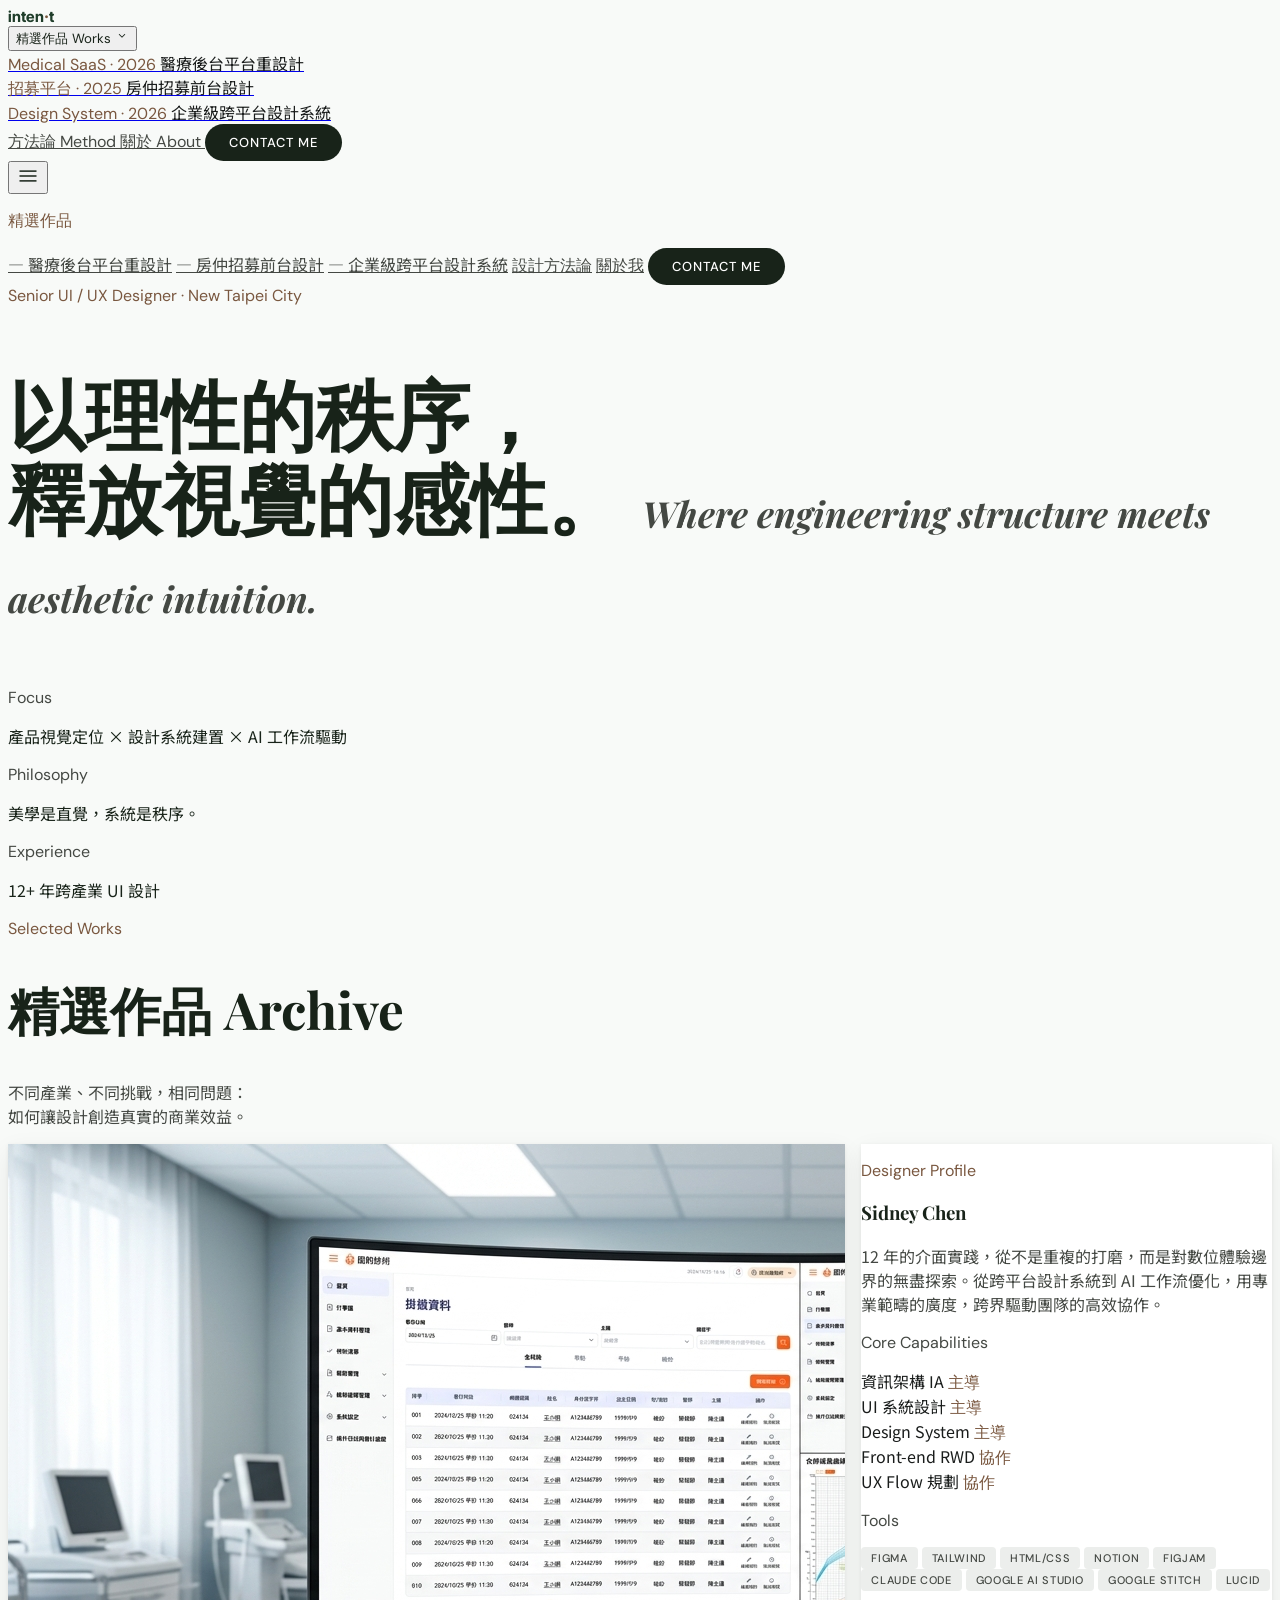
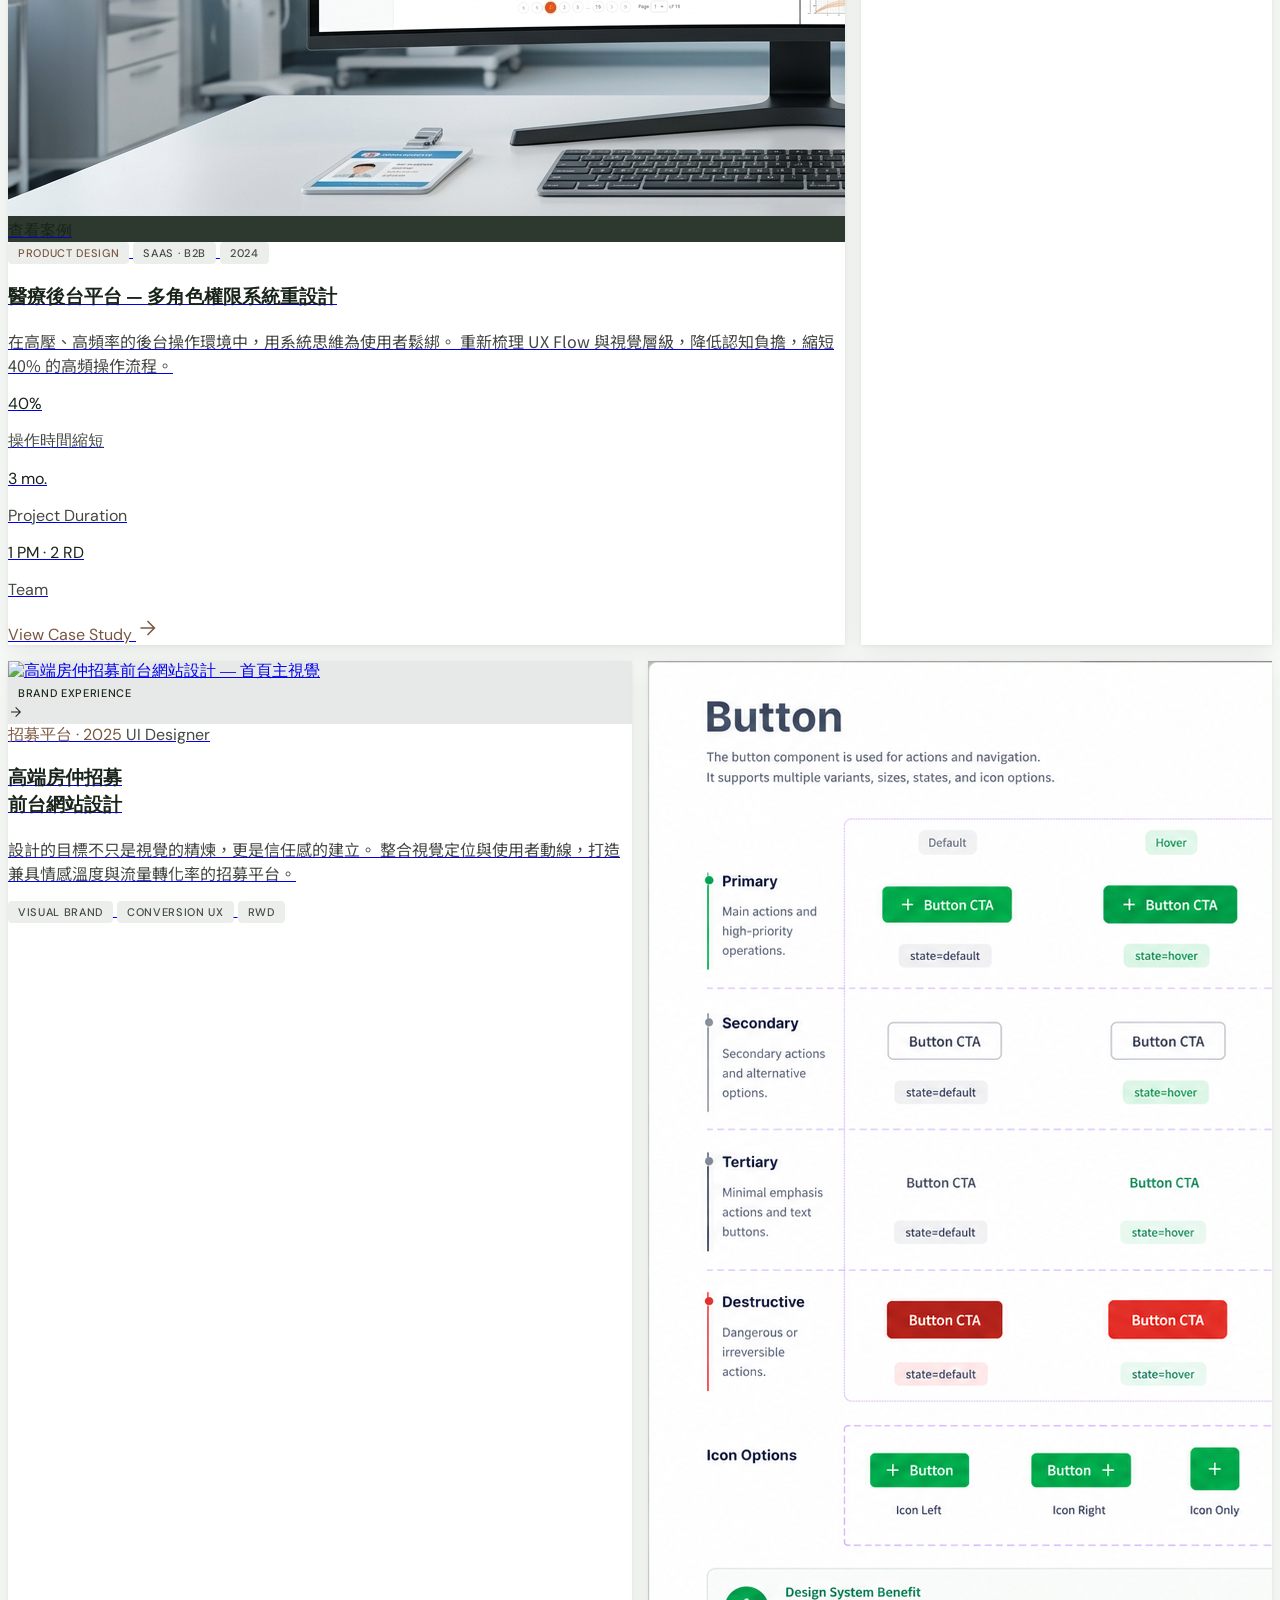
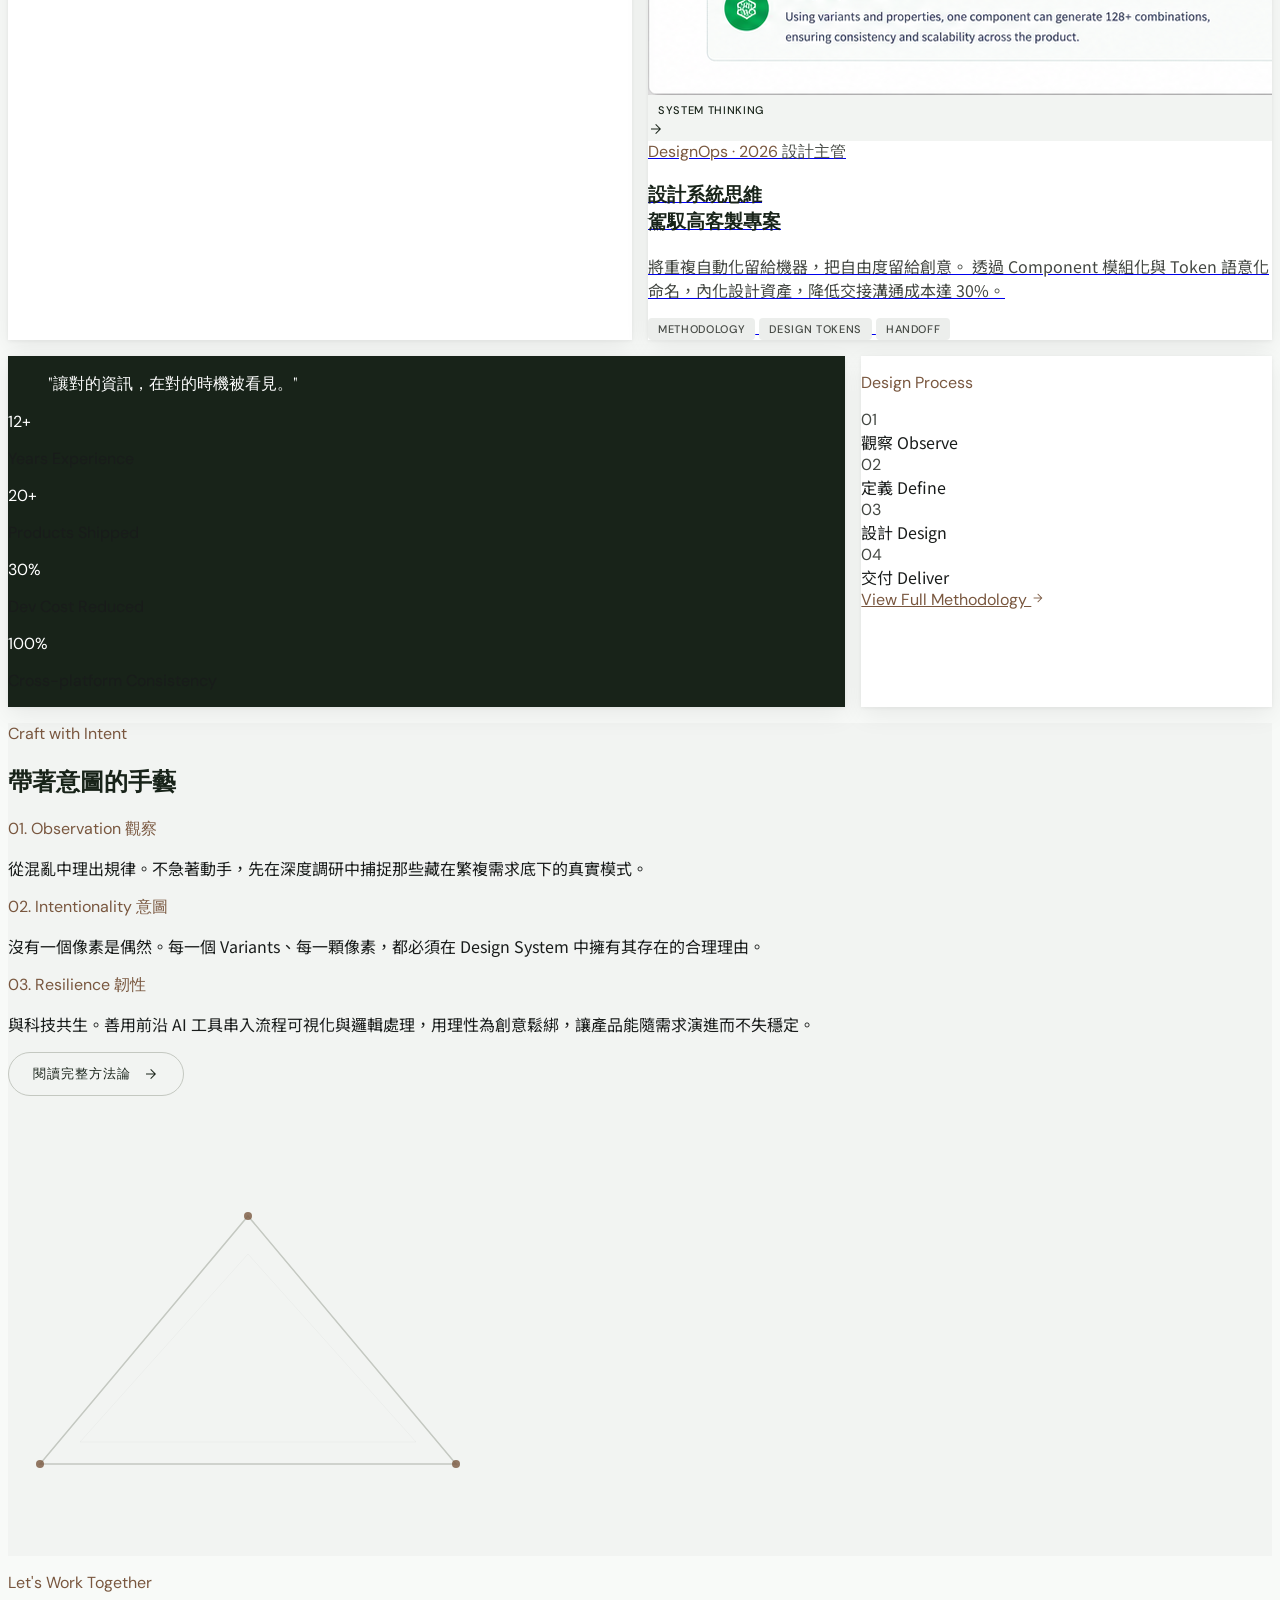
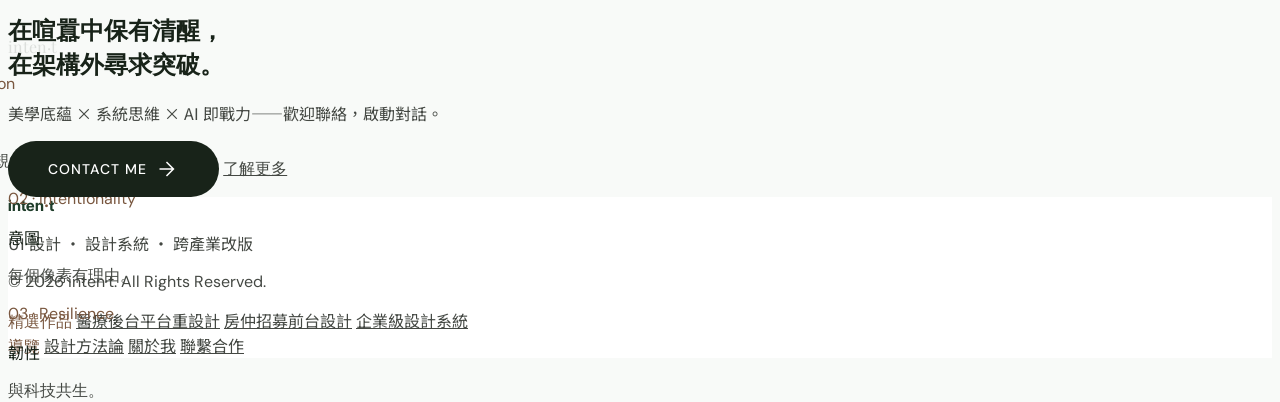
==== index.html @ 9349e333 "首頁 header 精選作品年份修正：醫療後台 2024→2026、企業級設計系統 2024→2026（對齊各作品詳細頁） Co-Authored-By: Claude Opus 4.8 <norep" ====
<!DOCTYPE html>
<html lang="zh-Hant">
<head>
<title>TAKUMI — Sidney Chen · UI 設計師</title>
<meta charset="utf-8"/>
<link rel="icon" type="image/svg+xml" href="favicon.svg"/>
<meta content="width=device-width, initial-scale=1.0" name="viewport"/>
<meta name="description" content="12 年跨產業 UI 設計。醫療後台、招募平台、Design System——三個不同挑戰，同一個目標：讓設計創造真實的商業效益。"/>
<meta property="og:title" content="TAKUMI — Sidney Chen · UI 設計師"/>
<meta property="og:description" content="12 年跨產業 UI 設計。醫療後台、招募平台、Design System——三個不同挑戰，同一個目標：讓設計創造真實的商業效益。"/>
<meta property="og:type" content="website"/>
<link href="https://fonts.googleapis.com" rel="preconnect"/>
<link crossorigin="" href="https://fonts.gstatic.com" rel="preconnect"/>
<!-- Playfair Display: editorial headings | DM Sans: English UI | Noto Sans TC: Traditional Chinese -->
<link href="https://fonts.googleapis.com/css2?family=Playfair+Display:ital,wght@0,400;0,500;0,700;1,400&family=DM+Sans:ital,wght@0,300;0,400;0,500;0,600;1,400&family=Noto+Sans+TC:wght@300;400;500;600&display=swap" rel="stylesheet"/>
<link href="https://fonts.googleapis.com/css2?family=Material+Symbols+Outlined:wght,FILL@100..700,0..1&display=swap" rel="stylesheet"/>
<link rel="stylesheet" href="token-override.css"/>
<script src="https://cdn.tailwindcss.com?plugins=forms,container-queries"></script>
<script src="unlock-guard.js"></script>
<script defer src="https://cdn.jsdelivr.net/npm/alpinejs@3.x.x/dist/cdn.min.js"></script>
<style>
  /* ── Material Icons ─────────────────────────────── */
  .material-symbols-outlined {
    font-variation-settings: 'FILL' 0, 'wght' 300, 'GRAD' 0, 'opsz' 24;
  }

  /* ── Scroll reveal ──────────────────────────────── */
  .reveal-on-scroll {
    opacity: 0;
    transform: translateY(24px);
    transition: opacity 0.8s cubic-bezier(0.2, 0.8, 0.2, 1),
                transform 0.8s cubic-bezier(0.2, 0.8, 0.2, 1);
  }
  .reveal-on-scroll.active {
    opacity: 1;
    transform: translateY(0);
  }

  /* ── Custom scrollbar ───────────────────────────── */
  ::-webkit-scrollbar { width: 3px; }
  ::-webkit-scrollbar-track { background: #f8faf8; }
  ::-webkit-scrollbar-thumb { background: #556255; border-radius: 9999px; }

  /* ── Hover zoom on bento images ─────────────────── */
  .bento-img-wrap {
    overflow: hidden;
  }
  .bento-img-wrap img {
    transition: transform 0.7s cubic-bezier(0.2, 0.8, 0.2, 1);
  }
  .bento-card:hover .bento-img-wrap img {
    transform: scale(1.04);
  }

  /* ── Password gate overlay ──────────────────────── */
  .gate-overlay {
    background: rgba(244, 244, 242, 0.92);
    backdrop-filter: blur(20px);
    -webkit-backdrop-filter: blur(20px);
  }

  /* ── Border line style ──────────────────────────── */
  .border-editorial {
    border-color: #E8E8E5;
  }

  /* ── Organic mist blob ──────────────────────────── */
  .mist-blob {
    filter: blur(80px);
    border-radius: 9999px;
    opacity: 0.35;
    pointer-events: none;
  }

  /* ── Alpine transition ──────────────────────────── */
  [x-cloak] { display: none !important; }

  /* ── Nav transition ─────────────────────────────── */
  nav { transition: padding 0.3s ease, box-shadow 0.3s ease; }

  /* ── Bento grid ─────────────────────────────────── */
  .bento-grid {
    display: grid;
    gap: 16px;
    grid-template-columns: 1fr;
  }
  @media (min-width: 768px) {
    .bento-grid {
      grid-template-columns: repeat(12, 1fr);
    }
    .bento-cell-lg   { grid-column: span 8; }
    .bento-cell-sm   { grid-column: span 4; }
    .bento-cell-half { grid-column: span 6; }
  }

  /* ── Typography overrides ───────────────────────── */
  .font-playfair { font-family: 'Playfair Display', Georgia, serif; }
  .font-dm       { font-family: 'DM Sans', system-ui, sans-serif; }
  .font-noto-tc  { font-family: 'Noto Sans TC', 'PingFang TC', sans-serif; }

  /* ── Password input focus ────────────────────────── */
  .gate-input:focus {
    outline: none;
    border-color: #182319;
    box-shadow: 0 0 0 2px rgba(24,35,25,0.08);
  }

  /* ── Chip hover ─────────────────────────────────── */
  .chip {
    display: inline-flex;
    align-items: center;
    gap: 4px;
    font-family: 'DM Sans', sans-serif;
    font-size: 11px;
    font-weight: 500;
    letter-spacing: 0.06em;
    text-transform: uppercase;
    padding: 4px 10px;
    border-radius: 4px;
  }

  /* ── Stagger delays ─────────────────────────────── */
  .delay-100 { transition-delay: 100ms; }
  .delay-200 { transition-delay: 200ms; }
  .delay-300 { transition-delay: 300ms; }
</style>
<script id="tailwind-config">
tailwind.config = {
  darkMode: "class",
  theme: {
    extend: {
      colors: {
        "surface-variant": "#e1e3e1",
        background: "#f8faf8",
        "outline-variant": "#c4c8c1",
        "primary-fixed": "#d8e6d6",
        "surface-container-low": "#f2f4f2",
        "primary-container": "#2d392e",
        "on-primary": "#ffffff",
        "surface-container": "#eceeec",
        error: "#ba1a1a",
        "inverse-on-surface": "#eff1ef",
        "on-primary-fixed-variant": "#3e4a3e",
        "surface-container-highest": "#e1e3e1",
        "on-secondary-container": "#7a5840",
        "surface-dim": "#d8dad9",
        "on-primary-fixed": "#131e14",
        "surface-container-lowest": "#ffffff",
        "inverse-primary": "#bccabb",
        "secondary-container": "#ffd1b3",
        surface: "#f8faf8",
        "error-container": "#ffdad6",
        "on-primary-container": "#95a394",
        "on-error": "#ffffff",
        "secondary-fixed-dim": "#eabda0",
        "surface-tint": "#556255",
        "on-tertiary": "#ffffff",
        "on-background": "#191c1b",
        primary: "#182319",
        "secondary-fixed": "#ffdcc6",
        "surface-container-high": "#e6e9e7",
        "on-tertiary-container": "#91a1b4",
        "on-secondary": "#ffffff",
        "on-surface": "#191c1b",
        "inverse-surface": "#2e3130",
        tertiary: "#122331",
        outline: "#747872",
        "on-surface-variant": "#444843",
        secondary: "#79573f",
        "surface-bright": "#f8faf8",
        "tertiary-container": "#283847",
        "editorial-border": "#E8E8E5",
        "gate-bg": "#F4F4F2"
      },
      borderRadius: {
        DEFAULT: "0.125rem",
        lg: "0.25rem",
        xl: "0.5rem",
        "2xl": "0.75rem",
        full: "9999px"
      },
      spacing: {
        "container-max": "1280px",
        unit: "8px",
        "margin-desktop": "64px",
        "section-gap": "128px",
        "margin-mobile": "24px",
        gutter: "32px"
      },
      fontFamily: {
        display:   ["Playfair Display", "Georgia", "serif"],
        headline:  ["Playfair Display", "Georgia", "serif"],
        "headline-display": ["Playfair Display", "Georgia", "serif"],
        "headline-lg":      ["Playfair Display", "Georgia", "serif"],
        "headline-md":      ["Playfair Display", "Georgia", "serif"],
        "headline-sm":      ["Playfair Display", "Georgia", "serif"],
        body:    ["DM Sans", "Noto Sans TC", "sans-serif"],
        "body-lg": ["DM Sans", "Noto Sans TC", "sans-serif"],
        "body-md": ["DM Sans", "Noto Sans TC", "sans-serif"],
        label:    ["DM Sans", "Noto Sans TC", "sans-serif"],
        "label-md": ["DM Sans", "Noto Sans TC", "sans-serif"],
        "label-sm": ["DM Sans", "Noto Sans TC", "sans-serif"],
        tc:  ["Noto Sans TC", "PingFang TC", "sans-serif"],
        eng: ["DM Sans", "system-ui", "sans-serif"]
      },
      fontSize: {
        "body-md":  ["16px", { lineHeight: "1.65", fontWeight: "400" }],
        "headline-sm":  ["24px", { lineHeight: "1.4",  fontWeight: "400" }],
        "headline-lg-mobile": ["30px", { lineHeight: "1.2", fontWeight: "400" }],
        "label-md": ["13px", { lineHeight: "1.2", letterSpacing: "0.06em", fontWeight: "500" }],
        "headline-lg":   ["48px", { lineHeight: "1.15", fontWeight: "400" }],
        "headline-display": ["62px", { lineHeight: "1.08", letterSpacing: "-0.02em", fontWeight: "400" }],
        "headline-md":   ["32px", { lineHeight: "1.3",  fontWeight: "400" }],
        "body-lg": ["18px", { lineHeight: "1.7", letterSpacing: "0.01em", fontWeight: "400" }],
        "label-sm": ["11px", { lineHeight: "1.2", letterSpacing: "0.06em", fontWeight: "500" }]
      },
      maxWidth: {
        "container-max": "1280px"
      }
    }
  }
};
</script>
</head>

<body class="bg-background text-on-background selection:bg-primary-fixed selection:text-primary overflow-x-hidden">

<!-- ════════════════════════════════════════════════
     NAVIGATION
════════════════════════════════════════════════ -->
<nav class="fixed top-0 w-full z-50 bg-surface/80 backdrop-blur-xl border-b border-editorial-border/60">
  <div class="flex justify-between items-center px-6 md:px-margin-desktop py-6 w-full max-w-container-max mx-auto">
    <a class="logo-intent" href="index.html">inten<span class="logo-dot">·</span>t</a>

    <!-- Desktop nav -->
    <div class="hidden md:flex items-center gap-10">
      <!-- Works Dropdown -->
      <div class="relative" id="works-nav">
        <button class="font-label-md text-label-md text-primary flex items-center gap-1 focus:outline-none font-dm tracking-wider uppercase" id="works-btn">
          精選作品 <span class="opacity-40 font-normal text-xs ml-1">Works</span>
          <span class="material-symbols-outlined transition-transform duration-200" id="works-chevron" style="font-size:14px;">expand_more</span>
        </button>
        <div class="absolute top-full left-0 mt-4 w-80 bg-surface border border-editorial-border rounded-xl shadow-xl opacity-0 invisible -translate-y-2 transition-all duration-200 z-50" id="works-dropdown">
          <div class="p-3 space-y-1">
            <a href="selected_works.html" class="flex flex-col px-4 py-3 rounded-lg hover:bg-surface-container transition-colors group">
              <span class="font-dm text-[11px] font-medium text-secondary mb-1 uppercase tracking-wider">Medical SaaS · 2026</span>
              <span class="font-noto-tc text-sm text-on-surface group-hover:text-primary transition-colors">醫療後台平台重設計</span>
            </a>
            <div class="h-px bg-editorial-border mx-4"></div>
            <a href="brand_identity_1.html" class="flex flex-col px-4 py-3 rounded-lg hover:bg-surface-container transition-colors group">
              <span class="font-dm text-[11px] font-medium text-secondary mb-1 uppercase tracking-wider">招募平台 · 2025</span>
              <span class="font-noto-tc text-sm text-on-surface group-hover:text-primary transition-colors">房仲招募前台設計</span>
            </a>
            <div class="h-px bg-editorial-border mx-4"></div>
            <a href="brand_identity_2.html" class="flex flex-col px-4 py-3 rounded-lg hover:bg-surface-container transition-colors group">
              <span class="font-dm text-[11px] font-medium text-secondary mb-1 uppercase tracking-wider">Design System · 2026</span>
              <span class="font-noto-tc text-sm text-on-surface group-hover:text-primary transition-colors">企業級跨平台設計系統</span>
            </a>
          </div>
        </div>
      </div>

      <a class="font-dm font-medium text-[13px] tracking-wider uppercase text-on-surface-variant hover:text-primary transition-colors" href="methodology.html">
        方法論 <span class="opacity-40 font-normal normal-case text-xs ml-0.5">Method</span>
      </a>
      <a class="font-dm font-medium text-[13px] tracking-wider uppercase text-on-surface-variant hover:text-primary transition-colors" href="about.html">
        關於 <span class="opacity-40 font-normal normal-case text-xs ml-0.5">About</span>
      </a>
      <a class="btn-primary" href="mailto:sidney77chen@gmail.com">
        Contact me
      </a>
    </div>

    <!-- Mobile hamburger -->
    <button class="md:hidden text-primary" id="mobile-menu-btn">
      <span class="material-symbols-outlined">menu</span>
    </button>
  </div>

  <!-- Mobile drawer -->
  <div class="hidden md:hidden bg-surface/98 backdrop-blur-xl border-t border-editorial-border/40" id="mobile-menu">
    <div class="px-6 py-8 space-y-5 max-w-container-max mx-auto">
      <p class="font-dm text-[11px] font-medium text-secondary uppercase tracking-widest pb-1 border-b border-editorial-border">精選作品</p>
      <a class="block font-noto-tc text-sm text-on-surface-variant hover:text-primary transition-colors py-1 pl-4" href="selected_works.html">— 醫療後台平台重設計</a>
      <a class="block font-noto-tc text-sm text-on-surface-variant hover:text-primary transition-colors py-1 pl-4" href="brand_identity_1.html">— 房仲招募前台設計</a>
      <a class="block font-noto-tc text-sm text-on-surface-variant hover:text-primary transition-colors py-1 pl-4" href="brand_identity_2.html">— 企業級跨平台設計系統</a>
      <a class="block font-dm font-medium text-sm uppercase tracking-wider text-on-surface-variant hover:text-primary transition-colors py-1" href="methodology.html">設計方法論</a>
      <a class="block font-dm font-medium text-sm uppercase tracking-wider text-on-surface-variant hover:text-primary transition-colors py-1" href="about.html">關於我</a>
      <a class="btn-primary" href="mailto:sidney77chen@gmail.com">Contact me</a>
    </div>
  </div>
</nav>

<main>

<!-- ════════════════════════════════════════════════
     HERO
════════════════════════════════════════════════ -->
<section class="relative min-h-screen flex items-end pb-24 md:items-center pt-32 overflow-hidden">
  <!-- Atmospheric mist blob -->
  <div class="mist-blob absolute top-1/4 right-0 w-96 h-96 bg-primary-fixed -z-10"></div>
  <div class="mist-blob absolute bottom-0 left-0 w-64 h-64 bg-secondary-fixed -z-10 opacity-20"></div>

  <div class="px-6 md:px-margin-desktop w-full max-w-container-max mx-auto relative z-10">
    <div class="max-w-5xl">

      <!-- Eyebrow -->
      <div class="reveal-on-scroll active mb-8">
        <span class="inline-flex items-center gap-3 font-dm text-[11px] font-medium tracking-widest uppercase text-secondary">
          <span class="w-8 h-px bg-secondary inline-block"></span>
          Senior UI / UX Designer · New Taipei City
        </span>
      </div>

      <!-- Headline -->
      <h1 class="reveal-on-scroll active font-playfair type-hero tracking-[-0.02em] text-primary mb-10">
        以理性的秩序，<br class="hidden md:block"/>釋放視覺的感性。
        <em class="block font-playfair italic font-normal type-h2 text-on-surface-variant mt-4 tracking-normal leading-snug">
          Where engineering structure meets aesthetic intuition.
        </em>
      </h1>

      <!-- Meta row -->
      <div class="reveal-on-scroll active flex flex-wrap gap-8 md:gap-16 items-start pt-4 border-t border-editorial-border">
        <div>
          <p class="font-dm text-[11px] font-medium uppercase tracking-widest text-on-surface-variant mb-1">Focus</p>
          <p class="font-noto-tc text-base text-primary">產品視覺定位 × 設計系統建置 × AI 工作流驅動</p>
        </div>
        <div>
          <p class="font-dm text-[11px] font-medium uppercase tracking-widest text-on-surface-variant mb-1">Philosophy</p>
          <p class="font-noto-tc text-base text-primary">美學是直覺，系統是秩序。</p>
        </div>
        <div>
          <p class="font-dm text-[11px] font-medium uppercase tracking-widest text-on-surface-variant mb-1">Experience</p>
          <p class="font-noto-tc text-base text-primary">12+ 年跨產業 UI 設計</p>
        </div>
      </div>
    </div>
  </div>
</section>

<!-- ════════════════════════════════════════════════
     SELECTED WORKS — BENTO GRID
════════════════════════════════════════════════ -->
<section class="py-section-gap" id="projects">
  <div class="px-6 md:px-margin-desktop w-full max-w-container-max mx-auto">

    <!-- Section header -->
    <div class="flex flex-col md:flex-row justify-between items-start md:items-end mb-16 gap-6 reveal-on-scroll">
      <div>
        <p class="font-dm text-[11px] font-medium uppercase tracking-widest text-secondary mb-3 flex items-center gap-3">
          <span class="w-6 h-px bg-secondary inline-block"></span>Selected Works
        </p>
        <h2 class="font-playfair type-h1 text-primary">
          精選作品
          <span class="opacity-30 italic font-normal text-2xl md:text-3xl ml-3">Archive</span>
        </h2>
      </div>
      <p class="font-noto-tc text-sm md:text-base text-on-surface-variant max-w-sm leading-relaxed">
        不同產業、不同挑戰，相同問題：<br/>如何讓設計創造真實的商業效益。
      </p>
    </div>

    <!-- ── BENTO GRID ───────────────────────────────── -->
    <div class="bento-grid">

      <!-- ╔══════════════════════════════════════════╗
           ║  CASE STUDY 01 — LARGE FEATURED CELL     ║
           ║  Medical SaaS / Multi-role Permission     ║
           ║  PASSWORD GATED via Alpine.js             ║
           ╚══════════════════════════════════════════╝ -->
      <div
        class="bento-cell-lg bento-card reveal-on-scroll order-1 relative rounded-3xl border border-editorial-border overflow-hidden bg-surface-container-lowest group"
        x-data="{
          locked: !window.TakumiUnlock.isUnlocked('case01'),
          password: '',
          error: false,
          shake: false,
          attempt() {
            if (window.TakumiUnlock.try('case01', this.password)) {
              this.locked = false;
              this.error  = false;
              window.TakumiUnlock.syncNav();
            } else {
              this.error  = true;
              this.shake  = true;
              this.password = '';
              setTimeout(() => this.shake = false, 600);
            }
          }
        }"
      >
        <!-- Case study content (behind gate) -->
        <a href="selected_works.html" class="block">
          <!-- Image area -->
          <div class="bento-img-wrap aspect-[16/9] bg-primary-container relative">
            <img
              src="public/case-studies/case-01/01-hero-clinic-home.png"
              alt="兒童成長骨科醫療資訊系統 — 診所候診與掛號中心首頁"
              loading="lazy"
              class="w-full h-full object-cover opacity-75"
            />
            <!-- Gradient overlay -->
            <div class="absolute inset-0 bg-gradient-to-t from-primary/60 via-transparent to-transparent"></div>
            <!-- Hover CTA -->
            <div class="absolute inset-0 flex items-center justify-center opacity-0 group-hover:opacity-100 transition-opacity duration-300 bg-primary/20">
              <span class="bg-surface/90 text-primary px-8 py-3 rounded-full font-dm font-medium text-sm uppercase tracking-wider backdrop-blur-sm">
                查看案例
              </span>
            </div>
          </div>

          <!-- Text area -->
          <div class="p-8 space-y-4">
            <div class="flex flex-wrap gap-2 items-center">
              <span class="chip bg-surface-container text-secondary border border-editorial-border">Product Design</span>
              <span class="chip bg-surface-container text-on-surface-variant border border-editorial-border">SaaS · B2B</span>
              <span class="chip bg-surface-container text-on-surface-variant border border-editorial-border">2024</span>
            </div>
            <h3 class="font-playfair text-2xl md:text-3xl text-primary leading-tight">
              醫療後台平台 — 多角色權限系統重設計
            </h3>
            <p class="font-noto-tc text-sm text-on-surface-variant leading-relaxed max-w-2xl">
              在高壓、高頻率的後台操作環境中，用系統思維為使用者鬆綁。
              重新梳理 UX Flow 與視覺層級，降低認知負擔，縮短 40% 的高頻操作流程。
            </p>

            <!-- Outcome stats row -->
            <div class="flex flex-wrap gap-8 pt-4 border-t border-editorial-border">
              <div>
                <p class="font-dm font-medium text-xl text-primary">40%</p>
                <p class="font-dm text-[11px] uppercase tracking-wider text-on-surface-variant mt-0.5">操作時間縮短</p>
              </div>
              <div>
                <p class="font-dm font-medium text-xl text-primary">3 mo.</p>
                <p class="font-dm text-[11px] uppercase tracking-wider text-on-surface-variant mt-0.5">Project Duration</p>
              </div>
              <div>
                <p class="font-dm font-medium text-xl text-primary">1 PM · 2 RD</p>
                <p class="font-dm text-[11px] uppercase tracking-wider text-on-surface-variant mt-0.5">Team</p>
              </div>
              <div class="flex items-end ml-auto">
                <span class="font-dm text-sm text-secondary flex items-center gap-1 group-hover:gap-2 transition-all duration-300">
                  View Case Study <span class="material-symbols-outlined text-base">arrow_forward</span>
                </span>
              </div>
            </div>
          </div>
        </a>

        <!-- ── PASSWORD GATE OVERLAY ────────────────── -->
        <div
          x-show="locked"
          x-cloak
          class="gate-overlay absolute inset-0 flex flex-col items-center justify-center p-8 z-20"
        >
          <div class="w-full max-w-sm text-center space-y-6">
            <!-- Lock icon -->
            <div class="w-14 h-14 rounded-2xl bg-surface border border-editorial-border flex items-center justify-center mx-auto">
              <span class="material-symbols-outlined text-on-surface-variant" style="font-size:22px;">lock</span>
            </div>

            <!-- Label -->
            <div>
              <p class="font-dm font-medium text-[11px] uppercase tracking-widest text-secondary mb-2">Private Work</p>
              <h3 class="font-playfair text-2xl text-primary mb-2">醫療後台平台重設計</h3>
              <p class="font-noto-tc text-sm text-on-surface-variant leading-relaxed">
                此案例包含受 NDA 保護的設計細節。<br/>請輸入密碼以繼續閱覽完整內容。
              </p>
            </div>

            <!-- Input row -->
            <form @submit.prevent="attempt()" class="space-y-3">
              <div :class="shake ? 'animate-[wiggle_0.5s_ease]' : ''">
                <input
                  x-model="password"
                  type="password"
                  placeholder="Enter password"
                  class="gate-input w-full bg-surface border border-editorial-border rounded-lg px-4 py-3 font-dm text-sm text-on-surface placeholder-on-surface-variant/40 focus:ring-0 transition-colors"
                  autocomplete="off"
                />
                <p x-show="error" x-cloak class="font-dm text-xs text-red-500 mt-1.5 text-left">
                  密碼錯誤，請再試一次。
                </p>
              </div>
              <button
                type="submit"
                class="w-full bg-primary text-on-primary rounded-lg py-3 font-dm font-medium text-sm uppercase tracking-wider hover:bg-primary-container transition-colors duration-200"
              >
                解鎖案例 Unlock
              </button>
            </form>

            <!-- Hint -->
            <p class="font-dm text-[10px] text-on-surface-variant/50 uppercase tracking-wider">
              如需檢視完整案例，請來信向設計師索取密碼
            </p>
          </div>
        </div>

      </div><!-- end bento-cell-lg -->

      <!-- ╔══════════════════════════════════════════╗
           ║  SIDEBAR — SKILLS & PROFILE INFO         ║
           ╚══════════════════════════════════════════╝ -->
      <div class="bento-cell-sm bento-card reveal-on-scroll delay-100 order-4 md:order-2 rounded-3xl border border-editorial-border overflow-hidden bg-surface-container-lowest flex flex-col">

        <!-- Profile header -->
        <div class="p-8 border-b border-editorial-border space-y-4">
          <p class="font-dm text-[11px] font-medium uppercase tracking-widest text-secondary">Designer Profile</p>
          <h3 class="font-playfair text-2xl text-primary">Sidney Chen</h3>
          <p class="font-noto-tc text-sm text-on-surface-variant leading-relaxed">
            12 年的介面實踐，從不是重複的打磨，而是對數位體驗邊界的無盡探索。從跨平台設計系統到 AI 工作流優化，用專業範疇的廣度，跨界驅動團隊的高效協作。
          </p>
        </div>

        <!-- Skills grid -->
        <div class="p-8 space-y-5 flex-1">
          <p class="font-dm text-[11px] font-medium uppercase tracking-widest text-on-surface-variant">Core Capabilities</p>
          <div class="space-y-4">
            <div>
              <div class="flex justify-between items-center mb-1.5">
                <span class="font-noto-tc text-sm text-on-surface">資訊架構 IA</span>
                <span class="font-dm text-xs text-secondary">主導</span>
              </div>
              <div class="h-px bg-editorial-border relative">
                <div class="h-px bg-primary absolute left-0 top-0" style="width:90%"></div>
              </div>
            </div>
            <div>
              <div class="flex justify-between items-center mb-1.5">
                <span class="font-noto-tc text-sm text-on-surface">UI 系統設計</span>
                <span class="font-dm text-xs text-secondary">主導</span>
              </div>
              <div class="h-px bg-editorial-border relative">
                <div class="h-px bg-primary absolute left-0 top-0" style="width:88%"></div>
              </div>
            </div>
            <div>
              <div class="flex justify-between items-center mb-1.5">
                <span class="font-noto-tc text-sm text-on-surface">Design System</span>
                <span class="font-dm text-xs text-secondary">主導</span>
              </div>
              <div class="h-px bg-editorial-border relative">
                <div class="h-px bg-primary absolute left-0 top-0" style="width:82%"></div>
              </div>
            </div>
            <div>
              <div class="flex justify-between items-center mb-1.5">
                <span class="font-noto-tc text-sm text-on-surface">Front-end RWD</span>
                <span class="font-dm text-xs text-secondary">協作</span>
              </div>
              <div class="h-px bg-editorial-border relative">
                <div class="h-px bg-primary absolute left-0 top-0" style="width:75%"></div>
              </div>
            </div>
            <div>
              <div class="flex justify-between items-center mb-1.5">
                <span class="font-noto-tc text-sm text-on-surface">UX Flow 規劃</span>
                <span class="font-dm text-xs text-secondary">協作</span>
              </div>
              <div class="h-px bg-editorial-border relative">
                <div class="h-px bg-primary absolute left-0 top-0" style="width:78%"></div>
              </div>
            </div>
          </div>
        </div>

        <!-- Tools footer -->
        <div class="px-8 pb-8">
          <p class="font-dm text-[11px] font-medium uppercase tracking-widest text-on-surface-variant mb-3">Tools</p>
          <div class="flex flex-wrap gap-2">
            <span class="chip bg-surface-container text-on-surface-variant border border-editorial-border">Figma</span>
            <span class="chip bg-surface-container text-on-surface-variant border border-editorial-border">Tailwind</span>
            <span class="chip bg-surface-container text-on-surface-variant border border-editorial-border">HTML/CSS</span>
            <span class="chip bg-surface-container text-on-surface-variant border border-editorial-border">Notion</span>
            <span class="chip bg-surface-container text-on-surface-variant border border-editorial-border">FigJam</span>
            <span class="chip bg-surface-container text-on-surface-variant border border-editorial-border">Claude Code</span>
            <span class="chip bg-surface-container text-on-surface-variant border border-editorial-border">Google AI Studio</span>
            <span class="chip bg-surface-container text-on-surface-variant border border-editorial-border">Google Stitch</span>
            <span class="chip bg-surface-container text-on-surface-variant border border-editorial-border">Lucid</span>
          </div>
        </div>

      </div><!-- end bento-cell-sm -->

      <!-- ╔══════════════════════════════════════════╗
           ║  CASE STUDY 02 — Real Estate Platform    ║
           ║  Open access, hover zoom                  ║
           ╚══════════════════════════════════════════╝ -->
      <div
        class="bento-cell-half bento-card reveal-on-scroll delay-100 order-2 md:order-3 relative rounded-3xl border border-editorial-border overflow-hidden bg-surface-container-lowest group flex flex-col"
        x-data="{
          locked: !window.TakumiUnlock.isUnlocked('case02'),
          password: '',
          error: false,
          shake: false,
          attempt() {
            if (window.TakumiUnlock.try('case02', this.password)) {
              this.locked = false;
              this.error  = false;
              window.TakumiUnlock.syncNav();
            } else {
              this.error  = true;
              this.shake  = true;
              this.password = '';
              setTimeout(() => this.shake = false, 600);
            }
          }
        }"
      >
        <a href="brand_identity_1.html" class="flex flex-col h-full">
          <!-- Image -->
          <div class="bento-img-wrap aspect-[4/3] bg-surface-container-high relative">
            <img
              src="public/case-studies/case-02/hero.png"
              alt="高端房仲招募前台網站設計 — 首頁主視覺"
              loading="lazy"
              class="w-full h-full object-cover opacity-85"
            />
            <div class="absolute inset-0 bg-gradient-to-t from-primary/40 to-transparent"></div>
            <div class="absolute top-4 left-4">
              <span class="chip bg-surface/90 text-primary border border-editorial-border/60 backdrop-blur-sm">Brand Experience</span>
            </div>
            <!-- Arrow indicator -->
            <div class="absolute bottom-4 right-4 w-9 h-9 rounded-full bg-surface/90 flex items-center justify-center opacity-0 group-hover:opacity-100 transition-all duration-300 translate-x-2 group-hover:translate-x-0 backdrop-blur-sm">
              <span class="material-symbols-outlined text-primary" style="font-size:16px;">arrow_forward</span>
            </div>
          </div>

          <!-- Text -->
          <div class="p-6 flex-1 flex flex-col gap-4">
            <div class="flex items-center justify-between">
              <span class="font-dm text-[11px] uppercase tracking-widest font-medium text-secondary">招募平台 · 2025</span>
              <span class="font-dm text-[11px] text-on-surface-variant">UI Designer</span>
            </div>
            <h3 class="font-playfair text-xl md:text-2xl text-primary leading-tight">
              高端房仲招募<br/>前台網站設計
            </h3>
            <p class="font-noto-tc text-sm text-on-surface-variant leading-relaxed flex-1">
              設計的目標不只是視覺的精煉，更是信任感的建立。
              整合視覺定位與使用者動線，打造兼具情感溫度與流量轉化率的招募平台。
            </p>
            <div class="flex flex-wrap gap-2 pt-2 border-t border-editorial-border">
              <span class="chip bg-surface-container text-on-surface-variant border border-editorial-border">Visual Brand</span>
              <span class="chip bg-surface-container text-on-surface-variant border border-editorial-border">Conversion UX</span>
              <span class="chip bg-surface-container text-on-surface-variant border border-editorial-border">RWD</span>
            </div>
          </div>
        </a>

        <!-- ── PASSWORD GATE OVERLAY ────────────────── -->
        <div
          x-show="locked"
          x-cloak
          class="gate-overlay absolute inset-0 flex flex-col items-center justify-center p-6 z-20"
        >
          <div class="w-full max-w-xs text-center space-y-5">
            <div class="w-12 h-12 rounded-2xl bg-surface border border-editorial-border flex items-center justify-center mx-auto">
              <span class="material-symbols-outlined text-on-surface-variant" style="font-size:20px;">lock</span>
            </div>
            <div>
              <p class="font-dm font-medium text-[11px] uppercase tracking-widest text-secondary mb-2">Private Work</p>
              <h3 class="font-playfair text-xl text-primary mb-2">高端房仲招募平台</h3>
              <p class="font-noto-tc text-sm text-on-surface-variant leading-relaxed">
                此案例包含客戶機密設計細節。<br/>請輸入密碼以繼續閱覽。
              </p>
            </div>
            <form @submit.prevent="attempt()" class="space-y-3">
              <div :class="shake ? 'animate-[wiggle_0.5s_ease]' : ''">
                <input
                  x-model="password"
                  type="password"
                  placeholder="Enter password"
                  class="gate-input w-full bg-surface border border-editorial-border rounded-lg px-4 py-3 font-dm text-sm text-on-surface placeholder-on-surface-variant/40 focus:ring-0 transition-colors"
                  autocomplete="off"
                />
                <p x-show="error" x-cloak class="font-dm text-xs text-red-500 mt-1.5 text-left">
                  密碼錯誤，請再試一次。
                </p>
              </div>
              <button
                type="submit"
                class="w-full bg-primary text-on-primary rounded-lg py-3 font-dm font-medium text-sm uppercase tracking-wider hover:bg-primary-container transition-colors duration-200"
              >
                解鎖案例 Unlock
              </button>
            </form>
            <p class="font-dm text-[10px] text-on-surface-variant/50 uppercase tracking-wider">
              如需檢視完整案例，請來信向設計師索取密碼
            </p>
          </div>
        </div>

      </div><!-- end case 02 -->

      <!-- ╔══════════════════════════════════════════╗
           ║  CASE STUDY 03 — Design System           ║
           ║  Open access, hover zoom                  ║
           ╚══════════════════════════════════════════╝ -->
      <div class="bento-cell-half bento-card reveal-on-scroll delay-200 order-3 md:order-4 rounded-3xl border border-editorial-border overflow-hidden bg-surface-container-lowest group flex flex-col">
        <a href="brand_identity_2.html" class="flex flex-col h-full">
          <!-- Image -->
          <div class="bento-img-wrap aspect-[4/3] bg-surface-container-low relative">
            <img
              src="public/case-studies/case-03/design-system-variants.png"
              alt="設計系統方法論 — Figma Variants 元件防呆控制面板"
              loading="lazy"
              class="w-full h-full object-cover opacity-95"
            />
            <div class="absolute inset-0 bg-gradient-to-t from-primary/40 to-transparent"></div>
            <div class="absolute top-4 left-4">
              <span class="chip bg-surface/90 text-primary border border-editorial-border/60 backdrop-blur-sm">System Thinking</span>
            </div>
            <div class="absolute bottom-4 right-4 w-9 h-9 rounded-full bg-surface/90 flex items-center justify-center opacity-0 group-hover:opacity-100 transition-all duration-300 translate-x-2 group-hover:translate-x-0 backdrop-blur-sm">
              <span class="material-symbols-outlined text-primary" style="font-size:16px;">arrow_forward</span>
            </div>
          </div>

          <!-- Text -->
          <div class="p-6 flex-1 flex flex-col gap-4">
            <div class="flex items-center justify-between">
              <span class="font-dm text-[11px] uppercase tracking-widest font-medium text-secondary">DesignOps · 2026</span>
              <span class="font-dm text-[11px] text-on-surface-variant">設計主管</span>
            </div>
            <h3 class="font-playfair text-xl md:text-2xl text-primary leading-tight">
              設計系統思維<br/>駕馭高客製專案
            </h3>
            <p class="font-noto-tc text-sm text-on-surface-variant leading-relaxed flex-1">
              將重複自動化留給機器，把自由度留給創意。
              透過 Component 模組化與 Token 語意化命名，內化設計資產，降低交接溝通成本達 30%。
            </p>
            <div class="flex flex-wrap gap-2 pt-2 border-t border-editorial-border">
              <span class="chip bg-surface-container text-on-surface-variant border border-editorial-border">Methodology</span>
              <span class="chip bg-surface-container text-on-surface-variant border border-editorial-border">Design Tokens</span>
              <span class="chip bg-surface-container text-on-surface-variant border border-editorial-border">Handoff</span>
            </div>
          </div>
        </a>
      </div><!-- end case 03 -->

      <!-- ╔══════════════════════════════════════════╗
           ║  METRICS TICKER / EDITORIAL QUOTE        ║
           ╚══════════════════════════════════════════╝ -->
      <div class="bento-cell-lg bento-card reveal-on-scroll delay-100 order-5 rounded-3xl border border-editorial-border bg-primary p-8 md:p-12 flex flex-col justify-between min-h-[220px]">
        <blockquote class="font-playfair italic text-xl md:text-2xl text-on-primary leading-relaxed max-w-2xl">
          "讓對的資訊，在對的時機被看見。"
        </blockquote>
        <div class="flex flex-wrap gap-12 mt-8 pt-8 border-t border-on-primary/10">
          <div>
            <p class="font-dm font-medium text-2xl md:text-3xl text-on-primary">12+</p>
            <p class="font-dm text-[11px] uppercase tracking-wider text-on-primary/50 mt-0.5">Years Experience</p>
          </div>
          <div>
            <p class="font-dm font-medium text-2xl md:text-3xl text-on-primary">20+</p>
            <p class="font-dm text-[11px] uppercase tracking-wider text-on-primary/50 mt-0.5">Products Shipped</p>
          </div>
          <div>
            <p class="font-dm font-medium text-2xl md:text-3xl text-on-primary">30%</p>
            <p class="font-dm text-[11px] uppercase tracking-wider text-on-primary/50 mt-0.5">Dev Cost Reduced</p>
          </div>
          <div>
            <p class="font-dm font-medium text-2xl md:text-3xl text-on-primary">100%</p>
            <p class="font-dm text-[11px] uppercase tracking-wider text-on-primary/50 mt-0.5">Cross-platform Consistency</p>
          </div>
        </div>
      </div>

      <!-- ╔══════════════════════════════════════════╗
           ║  PROCESS SNAPSHOT                        ║
           ╚══════════════════════════════════════════╝ -->
      <div class="bento-cell-sm bento-card reveal-on-scroll delay-200 order-6 md:order-6 rounded-3xl border border-editorial-border bg-surface-container-lowest p-8 flex flex-col justify-between min-h-[220px]">
        <p class="font-dm text-[11px] font-medium uppercase tracking-widest text-secondary">Design Process</p>
        <div class="space-y-4 mt-4">
          <div class="flex items-center gap-4">
            <span class="font-dm font-medium text-[11px] text-on-surface-variant w-4">01</span>
            <div class="flex-1 h-px bg-editorial-border relative">
              <div class="h-px bg-primary absolute left-0 top-0 w-full"></div>
            </div>
            <span class="font-noto-tc text-sm text-on-surface">觀察 Observe</span>
          </div>
          <div class="flex items-center gap-4">
            <span class="font-dm font-medium text-[11px] text-on-surface-variant w-4">02</span>
            <div class="flex-1 h-px bg-editorial-border relative">
              <div class="h-px bg-primary absolute left-0 top-0" style="width:85%"></div>
            </div>
            <span class="font-noto-tc text-sm text-on-surface">定義 Define</span>
          </div>
          <div class="flex items-center gap-4">
            <span class="font-dm font-medium text-[11px] text-on-surface-variant w-4">03</span>
            <div class="flex-1 h-px bg-editorial-border relative">
              <div class="h-px bg-secondary/60 absolute left-0 top-0" style="width:75%"></div>
            </div>
            <span class="font-noto-tc text-sm text-on-surface">設計 Design</span>
          </div>
          <div class="flex items-center gap-4">
            <span class="font-dm font-medium text-[11px] text-on-surface-variant w-4">04</span>
            <div class="flex-1 h-px bg-editorial-border relative">
              <div class="h-px bg-secondary/40 absolute left-0 top-0" style="width:60%"></div>
            </div>
            <span class="font-noto-tc text-sm text-on-surface">交付 Deliver</span>
          </div>
        </div>
        <a href="methodology.html" class="inline-flex items-center gap-2 font-dm text-xs font-medium uppercase tracking-wider text-secondary mt-8 hover:gap-3 transition-all duration-300">
          View Full Methodology <span class="material-symbols-outlined" style="font-size:14px;">arrow_forward</span>
        </a>
      </div>

    </div><!-- end bento-grid -->

  </div>
</section>

<!-- ════════════════════════════════════════════════
     METHODOLOGY STRIP
════════════════════════════════════════════════ -->
<section class="py-section-gap bg-surface-container-low border-y border-editorial-border">
  <div class="px-6 md:px-margin-desktop w-full max-w-container-max mx-auto">
    <div class="grid grid-cols-1 md:grid-cols-2 gap-16 md:gap-32 items-center">

      <!-- Left: text -->
      <div class="reveal-on-scroll space-y-10">
        <div>
          <p class="font-dm text-[11px] font-medium uppercase tracking-widest text-secondary mb-4 flex items-center gap-3">
            <span class="w-6 h-px bg-secondary inline-block"></span>Craft with Intent
          </p>
          <h2 class="font-playfair text-3xl md:text-[42px] leading-tight text-primary">
            帶著意圖的手藝
          </h2>
        </div>

        <div class="space-y-10">
          <div class="group border-b border-editorial-border pb-8">
            <p class="font-dm font-medium text-[11px] uppercase tracking-widest text-secondary mb-2">01. Observation 觀察</p>
            <p class="font-noto-tc text-base text-on-surface leading-relaxed">從混亂中理出規律。不急著動手，先在深度調研中捕捉那些藏在繁複需求底下的真實模式。</p>
          </div>
          <div class="group border-b border-editorial-border pb-8">
            <p class="font-dm font-medium text-[11px] uppercase tracking-widest text-secondary mb-2">02. Intentionality 意圖</p>
            <p class="font-noto-tc text-base text-on-surface leading-relaxed">沒有一個像素是偶然。每一個 Variants、每一顆像素，都必須在 Design System 中擁有其存在的合理理由。</p>
          </div>
          <div class="group">
            <p class="font-dm font-medium text-[11px] uppercase tracking-widest text-secondary mb-2">03. Resilience 韌性</p>
            <p class="font-noto-tc text-base text-on-surface leading-relaxed">與科技共生。善用前沿 AI 工具串入流程可視化與邏輯處理，用理性為創意鬆綁，讓產品能隨需求演進而不失穩定。</p>
          </div>
        </div>

        <a href="methodology.html" class="btn-ghost">
          閱讀完整方法論 <span class="material-symbols-outlined" style="font-size:16px;">arrow_forward</span>
        </a>
      </div>

      <!-- Right: decorative -->
      <!-- ── Philosophy Triangle ───────────────────── -->
      <div class="hidden md:flex items-center justify-center reveal-on-scroll delay-100">
        <div class="relative" style="width:480px;height:460px;">

          <!-- SVG Triangle — wider base for label breathing room -->
          <svg viewBox="0 0 480 460" fill="none" xmlns="http://www.w3.org/2000/svg"
               class="absolute inset-0 w-full h-full" style="pointer-events:none;">
            <polygon points="240,120 448,368 32,368"
                     stroke="#c4c8c1" stroke-width="1.5" fill="none"/>
            <polygon points="240,158 408,346 72,346"
                     stroke="#182319" stroke-width="0.5" stroke-opacity="0.06" fill="none"/>
            <circle cx="240" cy="120" r="4" fill="#79573f" opacity="0.8"/>
            <circle cx="448" cy="368" r="4" fill="#79573f" opacity="0.8"/>
            <circle cx="32"  cy="368" r="4" fill="#79573f" opacity="0.8"/>
          </svg>

          <!-- Center: TAKUMI -->
          <div class="absolute inset-0 flex items-center justify-center" style="padding-top:60px;">
            <p class="font-playfair text-2xl tracking-[0.2em] text-primary" style="opacity:0.12;">inten·t</p>
          </div>

          <!-- ① Top — Observation -->
          <div class="absolute text-center" style="top:0;left:50%;transform:translateX(-50%);width:220px;">
            <p class="font-dm text-[11px] font-semibold uppercase tracking-widest text-secondary mb-1">01 · Observation</p>
            <p class="font-noto-tc text-lg font-semibold text-primary leading-tight">觀察</p>
            <p class="font-dm text-[11px] italic text-on-surface-variant mt-1">從混亂中理出規律。</p>
          </div>

          <!-- ② Bottom-left — Intentionality -->
          <div class="absolute text-right" style="bottom:0;left:0;width:160px;">
            <p class="font-dm text-[11px] font-semibold uppercase tracking-widest text-secondary mb-1">02 · Intentionality</p>
            <p class="font-noto-tc text-lg font-semibold text-primary leading-tight">意圖</p>
            <p class="font-dm text-[11px] italic text-on-surface-variant mt-1">每個像素有理由。</p>
          </div>

          <!-- ③ Bottom-right — Resilience -->
          <div class="absolute text-left" style="bottom:0;right:0;width:160px;">
            <p class="font-dm text-[11px] font-semibold uppercase tracking-widest text-secondary mb-1">03 · Resilience</p>
            <p class="font-noto-tc text-lg font-semibold text-primary leading-tight">韌性</p>
            <p class="font-dm text-[11px] italic text-on-surface-variant mt-1">與科技共生。</p>
          </div>

        </div>
      </div>

    </div>
  </div>
</section>

<!-- ════════════════════════════════════════════════
     FINAL CTA
════════════════════════════════════════════════ -->
<section class="max-w-container-max mx-auto px-6 md:px-margin-desktop pb-section-gap pt-24">
  <div class="reveal-on-scroll bg-[var(--color-green-mist)] rounded-3xl border border-editorial-border p-10 md:p-16 text-center">
    <p class="font-dm text-[11px] font-medium uppercase tracking-widest text-secondary mb-6 flex items-center justify-center gap-3">
      <span class="w-6 h-px bg-secondary inline-block"></span>Let's Work Together<span class="w-6 h-px bg-secondary inline-block"></span>
    </p>
    <h2 class="font-playfair text-3xl md:text-[42px] leading-tight text-primary mb-6">
      在喧囂中保有清醒，<br/>在架構外尋求突破。
    </h2>
    <p class="font-noto-tc text-base text-on-surface-variant max-w-2xl mx-auto mb-10 leading-relaxed">
      美學底蘊 × 系統思維 × AI 即戰力——歡迎聯絡，啟動對話。
    </p>
    <div class="flex flex-col sm:flex-row gap-4 items-center justify-center">
      <a
        class="btn-primary btn-primary-lg"
        href="mailto:sidney77chen@gmail.com?subject=合作夥伴洽談&body=你好，我在 inten·t 作品集看到你的作品，想進一步聊聊合作的可能性。"
      >
        Contact me <span class="material-symbols-outlined">arrow_forward</span>
      </a>
      <a
        class="inline-flex items-center gap-2 font-dm font-medium text-sm uppercase tracking-wider text-on-surface-variant border-b border-on-surface-variant/40 pb-1 hover:text-primary hover:border-primary transition-all duration-300"
        href="about.html"
      >
        了解更多
      </a>
    </div>
  </div>
</section>

</main>

<!-- ════════════════════════════════════════════════
     FOOTER
════════════════════════════════════════════════ -->
<footer class="w-full bg-surface-container-lowest border-t border-editorial-border pt-16 pb-12">
  <div class="max-w-container-max mx-auto px-6 md:px-margin-desktop">
    <div class="flex flex-col md:flex-row justify-between items-start gap-12">
      <div class="space-y-4 max-w-xs">
        <a class="logo-intent block" href="index.html">inten<span class="logo-dot">·</span>t</a>
        <p class="font-noto-tc text-sm text-on-surface-variant">UI 設計 · 設計系統 · 跨產業改版</p>
        <p class="font-dm text-[11px] text-on-surface-variant opacity-50 uppercase tracking-wider">© 2026 inten·t. All Rights Reserved.</p>
      </div>

      <div class="flex flex-wrap gap-12">
        <div class="flex flex-col gap-3">
          <span class="font-dm text-[11px] font-medium text-secondary uppercase tracking-widest">精選作品</span>
          <a class="font-noto-tc text-sm text-on-surface-variant hover:text-secondary transition-colors duration-300" href="selected_works.html">醫療後台平台重設計</a>
          <a class="font-noto-tc text-sm text-on-surface-variant hover:text-secondary transition-colors duration-300" href="brand_identity_1.html">房仲招募前台設計</a>
          <a class="font-noto-tc text-sm text-on-surface-variant hover:text-secondary transition-colors duration-300" href="brand_identity_2.html">企業級設計系統</a>
        </div>
        <div class="flex flex-col gap-3">
          <span class="font-dm text-[11px] font-medium text-secondary uppercase tracking-widest">導覽</span>
          <a class="font-noto-tc text-sm text-on-surface-variant hover:text-secondary transition-colors duration-300" href="methodology.html">設計方法論</a>
          <a class="font-noto-tc text-sm text-on-surface-variant hover:text-secondary transition-colors duration-300" href="about.html">關於我</a>
          <a class="font-noto-tc text-sm text-on-surface-variant hover:text-secondary transition-colors duration-300" href="mailto:sidney77chen@gmail.com">聯繫合作</a>
        </div>
      </div>
    </div>
  </div>
</footer>

<!-- ════════════════════════════════════════════════
     SCRIPTS
════════════════════════════════════════════════ -->
<script>
  /* ── Scroll reveal ────────────────────────────── */
  const observer = new IntersectionObserver(
    (entries) => entries.forEach(e => { if (e.isIntersecting) e.target.classList.add('active'); }),
    { threshold: 0.1 }
  );
  document.querySelectorAll('.reveal-on-scroll').forEach(el => observer.observe(el));

  /* ── Nav shrink on scroll ─────────────────────── */
  const nav = document.querySelector('nav');
  window.addEventListener('scroll', () => {
    if (window.scrollY > 50) {
      nav.classList.add('shadow-sm');
      nav.querySelectorAll('.flex.justify-between').forEach(el => {
        el.classList.add('py-4');
        el.classList.remove('py-6');
      });
    } else {
      nav.classList.remove('shadow-sm');
      nav.querySelectorAll('.flex.justify-between').forEach(el => {
        el.classList.remove('py-4');
        el.classList.add('py-6');
      });
    }
  }, { passive: true });

  /* ── Works dropdown ───────────────────────────── */
  const worksBtn      = document.getElementById('works-btn');
  const worksDropdown = document.getElementById('works-dropdown');
  const worksChevron  = document.getElementById('works-chevron');
  if (worksBtn && worksDropdown) {
    worksBtn.addEventListener('click', e => {
      e.stopPropagation();
      const isOpen = !worksDropdown.classList.contains('invisible');
      worksDropdown.classList.toggle('opacity-0',     isOpen);
      worksDropdown.classList.toggle('invisible',     isOpen);
      worksDropdown.classList.toggle('-translate-y-2', isOpen);
      worksChevron?.classList.toggle('rotate-180', !isOpen);
    });
    document.addEventListener('click', () => {
      worksDropdown.classList.add('opacity-0', 'invisible', '-translate-y-2');
      worksChevron?.classList.remove('rotate-180');
    });
  }

  /* ── Mobile menu ──────────────────────────────── */
  const menuBtn    = document.getElementById('mobile-menu-btn');
  const mobileMenu = document.getElementById('mobile-menu');
  if (menuBtn && mobileMenu) {
    menuBtn.addEventListener('click', () => {
      mobileMenu.classList.toggle('hidden');
      const icon = menuBtn.querySelector('.material-symbols-outlined');
      icon.textContent = mobileMenu.classList.contains('hidden') ? 'menu' : 'close';
    });
  }
</script>

<!-- Alpine wiggle keyframe (inline so no build tool needed) -->
<style>
  @keyframes wiggle {
    0%,100% { transform: translateX(0); }
    20%     { transform: translateX(-6px); }
    40%     { transform: translateX(6px); }
    60%     { transform: translateX(-4px); }
    80%     { transform: translateX(4px); }
  }
</style>

</body>
</html>
---- token-override.css ----
/* inten·t Design Tokens — Auto-generated. Edit via design-system.html */

/* ── Inter Tight for brand logo ── */
@import url('https://fonts.googleapis.com/css2?family=Inter+Tight:wght@600;700&display=swap');
:root {
  --color-primary: #182319;
  --color-on-primary: #ffffff;
  --color-primary-container: #2d392e;
  --color-on-primary-container: #95a394;
  --color-primary-fixed: #d8e6d6;
  --color-primary-fixed-dim: #bccabb;
  --color-on-primary-fixed: #131e14;
  --color-on-primary-fixed-variant: #3e4a3e;
  --color-inverse-primary: #bccabb;
  --color-secondary: #79573f;
  --color-on-secondary: #ffffff;
  --color-secondary-container: #ffd1b3;
  --color-on-secondary-container: #7a5840;
  --color-secondary-fixed: #ffdcc6;
  --color-secondary-fixed-dim: #eabda0;
  --color-on-secondary-fixed: #2d1604;
  --color-on-secondary-fixed-variant: #5f402a;
  --color-tertiary: #122331;
  --color-on-tertiary: #ffffff;
  --color-tertiary-container: #283847;
  --color-on-tertiary-container: #91a1b4;
  --color-tertiary-fixed: #d3e4f8;
  --color-tertiary-fixed-dim: #b8c8db;
  --color-on-tertiary-fixed: #0c1d2b;
  --color-on-tertiary-fixed-variant: #394858;
  --color-background: #f8faf8;
  --color-on-background: #191c1b;
  --color-surface: #f8faf8;
  --color-surface-dim: #d8dad9;
  --color-surface-bright: #f8faf8;
  --color-surface-variant: #e1e3e1;
  --color-surface-tint: #556255;
  --color-surface-container-lowest: #ffffff;
  --color-surface-container-low: #f2f4f2;
  --color-surface-container: #eceeec;
  --color-surface-container-high: #e6e9e7;
  --color-surface-container-highest: #e1e3e1;
  --color-on-surface: #191c1b;
  --color-on-surface-variant: #444843;
  --color-inverse-surface: #2e3130;
  --color-inverse-on-surface: #eff1ef;
  --color-outline: #747872;
  --color-outline-variant: #c4c8c1;
  --color-error: #ba1a1a;
  --color-on-error: #ffffff;
  --color-error-container: #ffdad6;
  --color-on-error-container: #93000a;

  /* ─────────────────────────────────────────
     Visual Design Language — 新增語意變數
     參考：docs/visual-design-language.md
     ───────────────────────────────────────── */

  /* 綠色主軸（新） */
  --color-green-deep:    #1F3D2A;   /* 備用深綠：CTA、強調、Logo（現行用 --color-primary） */
  --color-green-mid:     #5A8A6B;   /* 中綠：accent、icon、hover */
  --color-green-soft:    #D4E5D9;   /* 淡綠：卡片底色、tag */
  --color-green-mist:    #EEF3EF;   /* 極淡綠：section 區隔背景 */

  /* 中性色（新） */
  --color-bg:            #FAFAF7;   /* 主背景備用（帶米黃，較現行 #f8faf8 偏暖） */
  --color-surface-card:  #FFFFFF;   /* 卡片白底（避免與現行 --color-surface 撞名） */
  --color-text-primary:  #1A1A1A;   /* 主文字別名（現行 --color-on-surface: #191c1b） */
  --color-text-secondary:#5C5C5C;   /* 次要文字（現行 --color-on-surface-variant: #444843） */
  --color-border:        #E8E8E5;   /* 邊框別名 */

  /* 字級（新） */
  --text-hero:    clamp(48px, 6vw, 88px);
  --text-h1:      clamp(36px, 4vw, 56px);
  --text-h2:      clamp(24px, 3vw, 36px);
  --text-body:    16px;
  --text-small:   14px;

  /* 行高（新） */
  --leading-tight:  1.1;
  --leading-normal: 1.5;
  --leading-loose:  1.75;

  /* 圓角（新，備用 — 不動 Tailwind config） */
  --radius-sm:   8px;
  --radius-md:   16px;
  --radius-lg:   24px;
  --radius-pill: 999px;

  /* 間距（新別名） */
  --space-1:   8px;
  --space-2:  16px;
  --space-3:  24px;
  --space-4:  32px;
  --space-6:  48px;
  --space-8:  64px;
  --space-12: 96px;

  /* Typography */
  --font-size-display: 64px;
  --font-size-headline-lg: 48px;
  --font-size-headline-md: 32px;
  --font-size-headline-sm: 24px;
  --font-size-body-lg: 18px;
  --font-size-body-md: 16px;
  --font-size-label-md: 14px;
  --font-size-label-sm: 12px;

  /* Spacing */
  --spacing-section-gap: 128px;
  --spacing-margin-desktop: 64px;
  --spacing-gutter: 32px;
}

/* ─────────────────────────────────────────
   Stage 3: Typography helpers
   ───────────────────────────────────────── */

.type-hero {
  font-size: var(--text-hero);
  line-height: var(--leading-tight);
}
.type-h1 {
  font-size: var(--text-h1);
  line-height: var(--leading-tight);
}
.type-h2 {
  font-size: var(--text-h2);
  line-height: var(--leading-tight);
}

/* ─────────────────────────────────────────
   Stage 2: Component styles
   ───────────────────────────────────────── */

/* ── Buttons ───────────────────────────── */

/* Primary CTA — deep green pill */
.btn-primary {
  display: inline-flex;
  align-items: center;
  gap: 0.5rem;
  background-color: var(--color-primary);
  color: var(--color-on-primary);
  border-radius: var(--radius-pill);
  padding: 0.625rem 1.5rem;       /* 10px 24px */
  font-family: "DM Sans", sans-serif;
  font-size: 0.8125rem;           /* 13px */
  font-weight: 500;
  letter-spacing: 0.08em;
  text-transform: uppercase;
  transition: background-color 0.25s ease, transform 0.25s ease;
  cursor: pointer;
  text-decoration: none;
}
.btn-primary:hover {
  background-color: var(--color-primary-container);
  transform: translateY(-1px) scale(1.02);
}

/* Primary CTA — large variant (Hero / Footer CTA) */
.btn-primary-lg {
  padding: 1rem 2.5rem;           /* 16px 40px */
  font-size: 0.875rem;            /* 14px */
}

/* Secondary — soft green pill */
.btn-secondary {
  display: inline-flex;
  align-items: center;
  gap: 0.5rem;
  background-color: var(--color-green-soft);
  color: var(--color-primary);
  border-radius: var(--radius-pill);
  padding: 0.625rem 1.5rem;
  font-family: "DM Sans", sans-serif;
  font-size: 0.8125rem;
  font-weight: 500;
  letter-spacing: 0.08em;
  text-transform: uppercase;
  transition: background-color 0.25s ease, transform 0.25s ease;
  cursor: pointer;
  text-decoration: none;
}
.btn-secondary:hover {
  background-color: var(--color-primary-fixed);
  transform: translateY(-1px);
}

/* Ghost — transparent with border */
.btn-ghost {
  display: inline-flex;
  align-items: center;
  gap: 0.75rem;
  background-color: transparent;
  color: var(--color-primary);
  border: 1px solid var(--color-outline-variant);
  border-radius: var(--radius-pill);
  padding: 0.75rem 1.5rem;        /* 12px 24px */
  font-family: "DM Sans", sans-serif;
  font-size: 0.8125rem;
  font-weight: 500;
  letter-spacing: 0.08em;
  text-transform: uppercase;
  transition: background-color 0.25s ease, transform 0.25s ease;
  cursor: pointer;
  text-decoration: none;
}
.btn-ghost:hover {
  background-color: var(--color-surface-container);
  transform: translateY(-1px);
}

/* ── Brand logo: inten·t ── */
.logo-intent {
  font-family: 'Inter Tight', 'DM Sans', system-ui, sans-serif;
  font-weight: 700;
  font-size: 15px;
  letter-spacing: 0.01em;
  color: var(--color-green-deep);
  text-decoration: none;
  line-height: 1;
}
.logo-intent .logo-dot {
  color: var(--color-secondary);   /* warm wood brown 作為中圓點強調色 */
  font-size: 1.1em;
}

/* ── Bento card — subtle dual-layer shadow ── */
.bento-card {
  box-shadow: 0 1px 4px rgba(0,0,0,0.06),
              0 8px 24px rgba(0,0,0,0.07);
  transition: box-shadow 0.25s ease, transform 0.25s ease;
}
.bento-card:hover {
  box-shadow: 0 2px 8px rgba(0,0,0,0.09),
              0 16px 40px rgba(0,0,0,0.09);
  transform: translateY(-2px);
}

/* Color utility overrides — Tailwind class → CSS variable */
.bg-primary{background-color:var(--color-primary)!important}.text-primary{color:var(--color-primary)!important}.border-primary{border-color:var(--color-primary)!important}.hover\:bg-primary:hover{background-color:var(--color-primary)!important}.hover\:text-primary:hover{color:var(--color-primary)!important}.hover\:border-primary:hover{border-color:var(--color-primary)!important}.dark .dark\:bg-primary{background-color:var(--color-primary)!important}.dark .dark\:text-primary{color:var(--color-primary)!important}
.bg-on-primary{background-color:var(--color-on-primary)!important}.text-on-primary{color:var(--color-on-primary)!important}.border-on-primary{border-color:var(--color-on-primary)!important}.hover\:bg-on-primary:hover{background-color:var(--color-on-primary)!important}.hover\:text-on-primary:hover{color:var(--color-on-primary)!important}.hover\:border-on-primary:hover{border-color:var(--color-on-primary)!important}.dark .dark\:bg-on-primary{background-color:var(--color-on-primary)!important}.dark .dark\:text-on-primary{color:var(--color-on-primary)!important}
.bg-primary-container{background-color:var(--color-primary-container)!important}.text-primary-container{color:var(--color-primary-container)!important}.border-primary-container{border-color:var(--color-primary-container)!important}.hover\:bg-primary-container:hover{background-color:var(--color-primary-container)!important}.hover\:text-primary-container:hover{color:var(--color-primary-container)!important}.hover\:border-primary-container:hover{border-color:var(--color-primary-container)!important}.dark .dark\:bg-primary-container{background-color:var(--color-primary-container)!important}.dark .dark\:text-primary-container{color:var(--color-primary-container)!important}
.bg-on-primary-container{background-color:var(--color-on-primary-container)!important}.text-on-primary-container{color:var(--color-on-primary-container)!important}.border-on-primary-container{border-color:var(--color-on-primary-container)!important}.hover\:bg-on-primary-container:hover{background-color:var(--color-on-primary-container)!important}.hover\:text-on-primary-container:hover{color:var(--color-on-primary-container)!important}.hover\:border-on-primary-container:hover{border-color:var(--color-on-primary-container)!important}.dark .dark\:bg-on-primary-container{background-color:var(--color-on-primary-container)!important}.dark .dark\:text-on-primary-container{color:var(--color-on-primary-container)!important}
.bg-primary-fixed{background-color:var(--color-primary-fixed)!important}.text-primary-fixed{color:var(--color-primary-fixed)!important}.border-primary-fixed{border-color:var(--color-primary-fixed)!important}.hover\:bg-primary-fixed:hover{background-color:var(--color-primary-fixed)!important}.hover\:text-primary-fixed:hover{color:var(--color-primary-fixed)!important}.hover\:border-primary-fixed:hover{border-color:var(--color-primary-fixed)!important}.dark .dark\:bg-primary-fixed{background-color:var(--color-primary-fixed)!important}.dark .dark\:text-primary-fixed{color:var(--color-primary-fixed)!important}
.bg-primary-fixed-dim{background-color:var(--color-primary-fixed-dim)!important}.text-primary-fixed-dim{color:var(--color-primary-fixed-dim)!important}.border-primary-fixed-dim{border-color:var(--color-primary-fixed-dim)!important}.hover\:bg-primary-fixed-dim:hover{background-color:var(--color-primary-fixed-dim)!important}.hover\:text-primary-fixed-dim:hover{color:var(--color-primary-fixed-dim)!important}.hover\:border-primary-fixed-dim:hover{border-color:var(--color-primary-fixed-dim)!important}.dark .dark\:bg-primary-fixed-dim{background-color:var(--color-primary-fixed-dim)!important}.dark .dark\:text-primary-fixed-dim{color:var(--color-primary-fixed-dim)!important}
.bg-on-primary-fixed{background-color:var(--color-on-primary-fixed)!important}.text-on-primary-fixed{color:var(--color-on-primary-fixed)!important}.border-on-primary-fixed{border-color:var(--color-on-primary-fixed)!important}.hover\:bg-on-primary-fixed:hover{background-color:var(--color-on-primary-fixed)!important}.hover\:text-on-primary-fixed:hover{color:var(--color-on-primary-fixed)!important}.hover\:border-on-primary-fixed:hover{border-color:var(--color-on-primary-fixed)!important}.dark .dark\:bg-on-primary-fixed{background-color:var(--color-on-primary-fixed)!important}.dark .dark\:text-on-primary-fixed{color:var(--color-on-primary-fixed)!important}
.bg-on-primary-fixed-variant{background-color:var(--color-on-primary-fixed-variant)!important}.text-on-primary-fixed-variant{color:var(--color-on-primary-fixed-variant)!important}.border-on-primary-fixed-variant{border-color:var(--color-on-primary-fixed-variant)!important}.hover\:bg-on-primary-fixed-variant:hover{background-color:var(--color-on-primary-fixed-variant)!important}.hover\:text-on-primary-fixed-variant:hover{color:var(--color-on-primary-fixed-variant)!important}.hover\:border-on-primary-fixed-variant:hover{border-color:var(--color-on-primary-fixed-variant)!important}.dark .dark\:bg-on-primary-fixed-variant{background-color:var(--color-on-primary-fixed-variant)!important}.dark .dark\:text-on-primary-fixed-variant{color:var(--color-on-primary-fixed-variant)!important}
.bg-inverse-primary{background-color:var(--color-inverse-primary)!important}.text-inverse-primary{color:var(--color-inverse-primary)!important}.border-inverse-primary{border-color:var(--color-inverse-primary)!important}.hover\:bg-inverse-primary:hover{background-color:var(--color-inverse-primary)!important}.hover\:text-inverse-primary:hover{color:var(--color-inverse-primary)!important}.hover\:border-inverse-primary:hover{border-color:var(--color-inverse-primary)!important}.dark .dark\:bg-inverse-primary{background-color:var(--color-inverse-primary)!important}.dark .dark\:text-inverse-primary{color:var(--color-inverse-primary)!important}
.bg-secondary{background-color:var(--color-secondary)!important}.text-secondary{color:var(--color-secondary)!important}.border-secondary{border-color:var(--color-secondary)!important}.hover\:bg-secondary:hover{background-color:var(--color-secondary)!important}.hover\:text-secondary:hover{color:var(--color-secondary)!important}.hover\:border-secondary:hover{border-color:var(--color-secondary)!important}.dark .dark\:bg-secondary{background-color:var(--color-secondary)!important}.dark .dark\:text-secondary{color:var(--color-secondary)!important}
.bg-on-secondary{background-color:var(--color-on-secondary)!important}.text-on-secondary{color:var(--color-on-secondary)!important}.border-on-secondary{border-color:var(--color-on-secondary)!important}.hover\:bg-on-secondary:hover{background-color:var(--color-on-secondary)!important}.hover\:text-on-secondary:hover{color:var(--color-on-secondary)!important}.hover\:border-on-secondary:hover{border-color:var(--color-on-secondary)!important}.dark .dark\:bg-on-secondary{background-color:var(--color-on-secondary)!important}.dark .dark\:text-on-secondary{color:var(--color-on-secondary)!important}
.bg-secondary-container{background-color:var(--color-secondary-container)!important}.text-secondary-container{color:var(--color-secondary-container)!important}.border-secondary-container{border-color:var(--color-secondary-container)!important}.hover\:bg-secondary-container:hover{background-color:var(--color-secondary-container)!important}.hover\:text-secondary-container:hover{color:var(--color-secondary-container)!important}.hover\:border-secondary-container:hover{border-color:var(--color-secondary-container)!important}.dark .dark\:bg-secondary-container{background-color:var(--color-secondary-container)!important}.dark .dark\:text-secondary-container{color:var(--color-secondary-container)!important}
.bg-on-secondary-container{background-color:var(--color-on-secondary-container)!important}.text-on-secondary-container{color:var(--color-on-secondary-container)!important}.border-on-secondary-container{border-color:var(--color-on-secondary-container)!important}.hover\:bg-on-secondary-container:hover{background-color:var(--color-on-secondary-container)!important}.hover\:text-on-secondary-container:hover{color:var(--color-on-secondary-container)!important}.hover\:border-on-secondary-container:hover{border-color:var(--color-on-secondary-container)!important}.dark .dark\:bg-on-secondary-container{background-color:var(--color-on-secondary-container)!important}.dark .dark\:text-on-secondary-container{color:var(--color-on-secondary-container)!important}
.bg-secondary-fixed{background-color:var(--color-secondary-fixed)!important}.text-secondary-fixed{color:var(--color-secondary-fixed)!important}.border-secondary-fixed{border-color:var(--color-secondary-fixed)!important}.hover\:bg-secondary-fixed:hover{background-color:var(--color-secondary-fixed)!important}.hover\:text-secondary-fixed:hover{color:var(--color-secondary-fixed)!important}.hover\:border-secondary-fixed:hover{border-color:var(--color-secondary-fixed)!important}.dark .dark\:bg-secondary-fixed{background-color:var(--color-secondary-fixed)!important}.dark .dark\:text-secondary-fixed{color:var(--color-secondary-fixed)!important}
.bg-secondary-fixed-dim{background-color:var(--color-secondary-fixed-dim)!important}.text-secondary-fixed-dim{color:var(--color-secondary-fixed-dim)!important}.border-secondary-fixed-dim{border-color:var(--color-secondary-fixed-dim)!important}.hover\:bg-secondary-fixed-dim:hover{background-color:var(--color-secondary-fixed-dim)!important}.hover\:text-secondary-fixed-dim:hover{color:var(--color-secondary-fixed-dim)!important}.hover\:border-secondary-fixed-dim:hover{border-color:var(--color-secondary-fixed-dim)!important}.dark .dark\:bg-secondary-fixed-dim{background-color:var(--color-secondary-fixed-dim)!important}.dark .dark\:text-secondary-fixed-dim{color:var(--color-secondary-fixed-dim)!important}
.bg-on-secondary-fixed{background-color:var(--color-on-secondary-fixed)!important}.text-on-secondary-fixed{color:var(--color-on-secondary-fixed)!important}.border-on-secondary-fixed{border-color:var(--color-on-secondary-fixed)!important}.hover\:bg-on-secondary-fixed:hover{background-color:var(--color-on-secondary-fixed)!important}.hover\:text-on-secondary-fixed:hover{color:var(--color-on-secondary-fixed)!important}.hover\:border-on-secondary-fixed:hover{border-color:var(--color-on-secondary-fixed)!important}.dark .dark\:bg-on-secondary-fixed{background-color:var(--color-on-secondary-fixed)!important}.dark .dark\:text-on-secondary-fixed{color:var(--color-on-secondary-fixed)!important}
.bg-on-secondary-fixed-variant{background-color:var(--color-on-secondary-fixed-variant)!important}.text-on-secondary-fixed-variant{color:var(--color-on-secondary-fixed-variant)!important}.border-on-secondary-fixed-variant{border-color:var(--color-on-secondary-fixed-variant)!important}.hover\:bg-on-secondary-fixed-variant:hover{background-color:var(--color-on-secondary-fixed-variant)!important}.hover\:text-on-secondary-fixed-variant:hover{color:var(--color-on-secondary-fixed-variant)!important}.hover\:border-on-secondary-fixed-variant:hover{border-color:var(--color-on-secondary-fixed-variant)!important}.dark .dark\:bg-on-secondary-fixed-variant{background-color:var(--color-on-secondary-fixed-variant)!important}.dark .dark\:text-on-secondary-fixed-variant{color:var(--color-on-secondary-fixed-variant)!important}
.bg-tertiary{background-color:var(--color-tertiary)!important}.text-tertiary{color:var(--color-tertiary)!important}.border-tertiary{border-color:var(--color-tertiary)!important}.hover\:bg-tertiary:hover{background-color:var(--color-tertiary)!important}.hover\:text-tertiary:hover{color:var(--color-tertiary)!important}.hover\:border-tertiary:hover{border-color:var(--color-tertiary)!important}.dark .dark\:bg-tertiary{background-color:var(--color-tertiary)!important}.dark .dark\:text-tertiary{color:var(--color-tertiary)!important}
.bg-on-tertiary{background-color:var(--color-on-tertiary)!important}.text-on-tertiary{color:var(--color-on-tertiary)!important}.border-on-tertiary{border-color:var(--color-on-tertiary)!important}.hover\:bg-on-tertiary:hover{background-color:var(--color-on-tertiary)!important}.hover\:text-on-tertiary:hover{color:var(--color-on-tertiary)!important}.hover\:border-on-tertiary:hover{border-color:var(--color-on-tertiary)!important}.dark .dark\:bg-on-tertiary{background-color:var(--color-on-tertiary)!important}.dark .dark\:text-on-tertiary{color:var(--color-on-tertiary)!important}
.bg-tertiary-container{background-color:var(--color-tertiary-container)!important}.text-tertiary-container{color:var(--color-tertiary-container)!important}.border-tertiary-container{border-color:var(--color-tertiary-container)!important}.hover\:bg-tertiary-container:hover{background-color:var(--color-tertiary-container)!important}.hover\:text-tertiary-container:hover{color:var(--color-tertiary-container)!important}.hover\:border-tertiary-container:hover{border-color:var(--color-tertiary-container)!important}.dark .dark\:bg-tertiary-container{background-color:var(--color-tertiary-container)!important}.dark .dark\:text-tertiary-container{color:var(--color-tertiary-container)!important}
.bg-on-tertiary-container{background-color:var(--color-on-tertiary-container)!important}.text-on-tertiary-container{color:var(--color-on-tertiary-container)!important}.border-on-tertiary-container{border-color:var(--color-on-tertiary-container)!important}.hover\:bg-on-tertiary-container:hover{background-color:var(--color-on-tertiary-container)!important}.hover\:text-on-tertiary-container:hover{color:var(--color-on-tertiary-container)!important}.hover\:border-on-tertiary-container:hover{border-color:var(--color-on-tertiary-container)!important}.dark .dark\:bg-on-tertiary-container{background-color:var(--color-on-tertiary-container)!important}.dark .dark\:text-on-tertiary-container{color:var(--color-on-tertiary-container)!important}
.bg-tertiary-fixed{background-color:var(--color-tertiary-fixed)!important}.text-tertiary-fixed{color:var(--color-tertiary-fixed)!important}.border-tertiary-fixed{border-color:var(--color-tertiary-fixed)!important}.hover\:bg-tertiary-fixed:hover{background-color:var(--color-tertiary-fixed)!important}.hover\:text-tertiary-fixed:hover{color:var(--color-tertiary-fixed)!important}.hover\:border-tertiary-fixed:hover{border-color:var(--color-tertiary-fixed)!important}.dark .dark\:bg-tertiary-fixed{background-color:var(--color-tertiary-fixed)!important}.dark .dark\:text-tertiary-fixed{color:var(--color-tertiary-fixed)!important}
.bg-tertiary-fixed-dim{background-color:var(--color-tertiary-fixed-dim)!important}.text-tertiary-fixed-dim{color:var(--color-tertiary-fixed-dim)!important}.border-tertiary-fixed-dim{border-color:var(--color-tertiary-fixed-dim)!important}.hover\:bg-tertiary-fixed-dim:hover{background-color:var(--color-tertiary-fixed-dim)!important}.hover\:text-tertiary-fixed-dim:hover{color:var(--color-tertiary-fixed-dim)!important}.hover\:border-tertiary-fixed-dim:hover{border-color:var(--color-tertiary-fixed-dim)!important}.dark .dark\:bg-tertiary-fixed-dim{background-color:var(--color-tertiary-fixed-dim)!important}.dark .dark\:text-tertiary-fixed-dim{color:var(--color-tertiary-fixed-dim)!important}
.bg-on-tertiary-fixed{background-color:var(--color-on-tertiary-fixed)!important}.text-on-tertiary-fixed{color:var(--color-on-tertiary-fixed)!important}.border-on-tertiary-fixed{border-color:var(--color-on-tertiary-fixed)!important}.hover\:bg-on-tertiary-fixed:hover{background-color:var(--color-on-tertiary-fixed)!important}.hover\:text-on-tertiary-fixed:hover{color:var(--color-on-tertiary-fixed)!important}.hover\:border-on-tertiary-fixed:hover{border-color:var(--color-on-tertiary-fixed)!important}.dark .dark\:bg-on-tertiary-fixed{background-color:var(--color-on-tertiary-fixed)!important}.dark .dark\:text-on-tertiary-fixed{color:var(--color-on-tertiary-fixed)!important}
.bg-on-tertiary-fixed-variant{background-color:var(--color-on-tertiary-fixed-variant)!important}.text-on-tertiary-fixed-variant{color:var(--color-on-tertiary-fixed-variant)!important}.border-on-tertiary-fixed-variant{border-color:var(--color-on-tertiary-fixed-variant)!important}.hover\:bg-on-tertiary-fixed-variant:hover{background-color:var(--color-on-tertiary-fixed-variant)!important}.hover\:text-on-tertiary-fixed-variant:hover{color:var(--color-on-tertiary-fixed-variant)!important}.hover\:border-on-tertiary-fixed-variant:hover{border-color:var(--color-on-tertiary-fixed-variant)!important}.dark .dark\:bg-on-tertiary-fixed-variant{background-color:var(--color-on-tertiary-fixed-variant)!important}.dark .dark\:text-on-tertiary-fixed-variant{color:var(--color-on-tertiary-fixed-variant)!important}
.bg-background{background-color:var(--color-background)!important}.text-background{color:var(--color-background)!important}.border-background{border-color:var(--color-background)!important}.hover\:bg-background:hover{background-color:var(--color-background)!important}.hover\:text-background:hover{color:var(--color-background)!important}.hover\:border-background:hover{border-color:var(--color-background)!important}.dark .dark\:bg-background{background-color:var(--color-background)!important}.dark .dark\:text-background{color:var(--color-background)!important}
.bg-on-background{background-color:var(--color-on-background)!important}.text-on-background{color:var(--color-on-background)!important}.border-on-background{border-color:var(--color-on-background)!important}.hover\:bg-on-background:hover{background-color:var(--color-on-background)!important}.hover\:text-on-background:hover{color:var(--color-on-background)!important}.hover\:border-on-background:hover{border-color:var(--color-on-background)!important}.dark .dark\:bg-on-background{background-color:var(--color-on-background)!important}.dark .dark\:text-on-background{color:var(--color-on-background)!important}
.bg-surface{background-color:var(--color-surface)!important}.text-surface{color:var(--color-surface)!important}.border-surface{border-color:var(--color-surface)!important}.hover\:bg-surface:hover{background-color:var(--color-surface)!important}.hover\:text-surface:hover{color:var(--color-surface)!important}.hover\:border-surface:hover{border-color:var(--color-surface)!important}.dark .dark\:bg-surface{background-color:var(--color-surface)!important}.dark .dark\:text-surface{color:var(--color-surface)!important}
.bg-surface-dim{background-color:var(--color-surface-dim)!important}.text-surface-dim{color:var(--color-surface-dim)!important}.border-surface-dim{border-color:var(--color-surface-dim)!important}.hover\:bg-surface-dim:hover{background-color:var(--color-surface-dim)!important}.hover\:text-surface-dim:hover{color:var(--color-surface-dim)!important}.hover\:border-surface-dim:hover{border-color:var(--color-surface-dim)!important}.dark .dark\:bg-surface-dim{background-color:var(--color-surface-dim)!important}.dark .dark\:text-surface-dim{color:var(--color-surface-dim)!important}
.bg-surface-bright{background-color:var(--color-surface-bright)!important}.text-surface-bright{color:var(--color-surface-bright)!important}.border-surface-bright{border-color:var(--color-surface-bright)!important}.hover\:bg-surface-bright:hover{background-color:var(--color-surface-bright)!important}.hover\:text-surface-bright:hover{color:var(--color-surface-bright)!important}.hover\:border-surface-bright:hover{border-color:var(--color-surface-bright)!important}.dark .dark\:bg-surface-bright{background-color:var(--color-surface-bright)!important}.dark .dark\:text-surface-bright{color:var(--color-surface-bright)!important}
.bg-surface-variant{background-color:var(--color-surface-variant)!important}.text-surface-variant{color:var(--color-surface-variant)!important}.border-surface-variant{border-color:var(--color-surface-variant)!important}.hover\:bg-surface-variant:hover{background-color:var(--color-surface-variant)!important}.hover\:text-surface-variant:hover{color:var(--color-surface-variant)!important}.hover\:border-surface-variant:hover{border-color:var(--color-surface-variant)!important}.dark .dark\:bg-surface-variant{background-color:var(--color-surface-variant)!important}.dark .dark\:text-surface-variant{color:var(--color-surface-variant)!important}
.bg-surface-tint{background-color:var(--color-surface-tint)!important}.text-surface-tint{color:var(--color-surface-tint)!important}.border-surface-tint{border-color:var(--color-surface-tint)!important}.hover\:bg-surface-tint:hover{background-color:var(--color-surface-tint)!important}.hover\:text-surface-tint:hover{color:var(--color-surface-tint)!important}.hover\:border-surface-tint:hover{border-color:var(--color-surface-tint)!important}.dark .dark\:bg-surface-tint{background-color:var(--color-surface-tint)!important}.dark .dark\:text-surface-tint{color:var(--color-surface-tint)!important}
.bg-surface-container-lowest{background-color:var(--color-surface-container-lowest)!important}.text-surface-container-lowest{color:var(--color-surface-container-lowest)!important}.border-surface-container-lowest{border-color:var(--color-surface-container-lowest)!important}.hover\:bg-surface-container-lowest:hover{background-color:var(--color-surface-container-lowest)!important}.hover\:text-surface-container-lowest:hover{color:var(--color-surface-container-lowest)!important}.hover\:border-surface-container-lowest:hover{border-color:var(--color-surface-container-lowest)!important}.dark .dark\:bg-surface-container-lowest{background-color:var(--color-surface-container-lowest)!important}.dark .dark\:text-surface-container-lowest{color:var(--color-surface-container-lowest)!important}
.bg-surface-container-low{background-color:var(--color-surface-container-low)!important}.text-surface-container-low{color:var(--color-surface-container-low)!important}.border-surface-container-low{border-color:var(--color-surface-container-low)!important}.hover\:bg-surface-container-low:hover{background-color:var(--color-surface-container-low)!important}.hover\:text-surface-container-low:hover{color:var(--color-surface-container-low)!important}.hover\:border-surface-container-low:hover{border-color:var(--color-surface-container-low)!important}.dark .dark\:bg-surface-container-low{background-color:var(--color-surface-container-low)!important}.dark .dark\:text-surface-container-low{color:var(--color-surface-container-low)!important}
.bg-surface-container{background-color:var(--color-surface-container)!important}.text-surface-container{color:var(--color-surface-container)!important}.border-surface-container{border-color:var(--color-surface-container)!important}.hover\:bg-surface-container:hover{background-color:var(--color-surface-container)!important}.hover\:text-surface-container:hover{color:var(--color-surface-container)!important}.hover\:border-surface-container:hover{border-color:var(--color-surface-container)!important}.dark .dark\:bg-surface-container{background-color:var(--color-surface-container)!important}.dark .dark\:text-surface-container{color:var(--color-surface-container)!important}
.bg-surface-container-high{background-color:var(--color-surface-container-high)!important}.text-surface-container-high{color:var(--color-surface-container-high)!important}.border-surface-container-high{border-color:var(--color-surface-container-high)!important}.hover\:bg-surface-container-high:hover{background-color:var(--color-surface-container-high)!important}.hover\:text-surface-container-high:hover{color:var(--color-surface-container-high)!important}.hover\:border-surface-container-high:hover{border-color:var(--color-surface-container-high)!important}.dark .dark\:bg-surface-container-high{background-color:var(--color-surface-container-high)!important}.dark .dark\:text-surface-container-high{color:var(--color-surface-container-high)!important}
.bg-surface-container-highest{background-color:var(--color-surface-container-highest)!important}.text-surface-container-highest{color:var(--color-surface-container-highest)!important}.border-surface-container-highest{border-color:var(--color-surface-container-highest)!important}.hover\:bg-surface-container-highest:hover{background-color:var(--color-surface-container-highest)!important}.hover\:text-surface-container-highest:hover{color:var(--color-surface-container-highest)!important}.hover\:border-surface-container-highest:hover{border-color:var(--color-surface-container-highest)!important}.dark .dark\:bg-surface-container-highest{background-color:var(--color-surface-container-highest)!important}.dark .dark\:text-surface-container-highest{color:var(--color-surface-container-highest)!important}
.bg-on-surface{background-color:var(--color-on-surface)!important}.text-on-surface{color:var(--color-on-surface)!important}.border-on-surface{border-color:var(--color-on-surface)!important}.hover\:bg-on-surface:hover{background-color:var(--color-on-surface)!important}.hover\:text-on-surface:hover{color:var(--color-on-surface)!important}.hover\:border-on-surface:hover{border-color:var(--color-on-surface)!important}.dark .dark\:bg-on-surface{background-color:var(--color-on-surface)!important}.dark .dark\:text-on-surface{color:var(--color-on-surface)!important}
.bg-on-surface-variant{background-color:var(--color-on-surface-variant)!important}.text-on-surface-variant{color:var(--color-on-surface-variant)!important}.border-on-surface-variant{border-color:var(--color-on-surface-variant)!important}.hover\:bg-on-surface-variant:hover{background-color:var(--color-on-surface-variant)!important}.hover\:text-on-surface-variant:hover{color:var(--color-on-surface-variant)!important}.hover\:border-on-surface-variant:hover{border-color:var(--color-on-surface-variant)!important}.dark .dark\:bg-on-surface-variant{background-color:var(--color-on-surface-variant)!important}.dark .dark\:text-on-surface-variant{color:var(--color-on-surface-variant)!important}
.bg-inverse-surface{background-color:var(--color-inverse-surface)!important}.text-inverse-surface{color:var(--color-inverse-surface)!important}.border-inverse-surface{border-color:var(--color-inverse-surface)!important}.hover\:bg-inverse-surface:hover{background-color:var(--color-inverse-surface)!important}.hover\:text-inverse-surface:hover{color:var(--color-inverse-surface)!important}.hover\:border-inverse-surface:hover{border-color:var(--color-inverse-surface)!important}.dark .dark\:bg-inverse-surface{background-color:var(--color-inverse-surface)!important}.dark .dark\:text-inverse-surface{color:var(--color-inverse-surface)!important}
.bg-inverse-on-surface{background-color:var(--color-inverse-on-surface)!important}.text-inverse-on-surface{color:var(--color-inverse-on-surface)!important}.border-inverse-on-surface{border-color:var(--color-inverse-on-surface)!important}.hover\:bg-inverse-on-surface:hover{background-color:var(--color-inverse-on-surface)!important}.hover\:text-inverse-on-surface:hover{color:var(--color-inverse-on-surface)!important}.hover\:border-inverse-on-surface:hover{border-color:var(--color-inverse-on-surface)!important}.dark .dark\:bg-inverse-on-surface{background-color:var(--color-inverse-on-surface)!important}.dark .dark\:text-inverse-on-surface{color:var(--color-inverse-on-surface)!important}
.bg-outline{background-color:var(--color-outline)!important}.text-outline{color:var(--color-outline)!important}.border-outline{border-color:var(--color-outline)!important}.hover\:bg-outline:hover{background-color:var(--color-outline)!important}.hover\:text-outline:hover{color:var(--color-outline)!important}.hover\:border-outline:hover{border-color:var(--color-outline)!important}.dark .dark\:bg-outline{background-color:var(--color-outline)!important}.dark .dark\:text-outline{color:var(--color-outline)!important}
.bg-outline-variant{background-color:var(--color-outline-variant)!important}.text-outline-variant{color:var(--color-outline-variant)!important}.border-outline-variant{border-color:var(--color-outline-variant)!important}.hover\:bg-outline-variant:hover{background-color:var(--color-outline-variant)!important}.hover\:text-outline-variant:hover{color:var(--color-outline-variant)!important}.hover\:border-outline-variant:hover{border-color:var(--color-outline-variant)!important}.dark .dark\:bg-outline-variant{background-color:var(--color-outline-variant)!important}.dark .dark\:text-outline-variant{color:var(--color-outline-variant)!important}
.bg-error{background-color:var(--color-error)!important}.text-error{color:var(--color-error)!important}.border-error{border-color:var(--color-error)!important}.hover\:bg-error:hover{background-color:var(--color-error)!important}.hover\:text-error:hover{color:var(--color-error)!important}.hover\:border-error:hover{border-color:var(--color-error)!important}.dark .dark\:bg-error{background-color:var(--color-error)!important}.dark .dark\:text-error{color:var(--color-error)!important}
.bg-on-error{background-color:var(--color-on-error)!important}.text-on-error{color:var(--color-on-error)!important}.border-on-error{border-color:var(--color-on-error)!important}.hover\:bg-on-error:hover{background-color:var(--color-on-error)!important}.hover\:text-on-error:hover{color:var(--color-on-error)!important}.hover\:border-on-error:hover{border-color:var(--color-on-error)!important}.dark .dark\:bg-on-error{background-color:var(--color-on-error)!important}.dark .dark\:text-on-error{color:var(--color-on-error)!important}
.bg-error-container{background-color:var(--color-error-container)!important}.text-error-container{color:var(--color-error-container)!important}.border-error-container{border-color:var(--color-error-container)!important}.hover\:bg-error-container:hover{background-color:var(--color-error-container)!important}.hover\:text-error-container:hover{color:var(--color-error-container)!important}.hover\:border-error-container:hover{border-color:var(--color-error-container)!important}.dark .dark\:bg-error-container{background-color:var(--color-error-container)!important}.dark .dark\:text-error-container{color:var(--color-error-container)!important}
.bg-on-error-container{background-color:var(--color-on-error-container)!important}.text-on-error-container{color:var(--color-on-error-container)!important}.border-on-error-container{border-color:var(--color-on-error-container)!important}.hover\:bg-on-error-container:hover{background-color:var(--color-on-error-container)!important}.hover\:text-on-error-container:hover{color:var(--color-on-error-container)!important}.hover\:border-on-error-container:hover{border-color:var(--color-on-error-container)!important}.dark .dark\:bg-on-error-container{background-color:var(--color-on-error-container)!important}.dark .dark\:text-on-error-container{color:var(--color-on-error-container)!important}
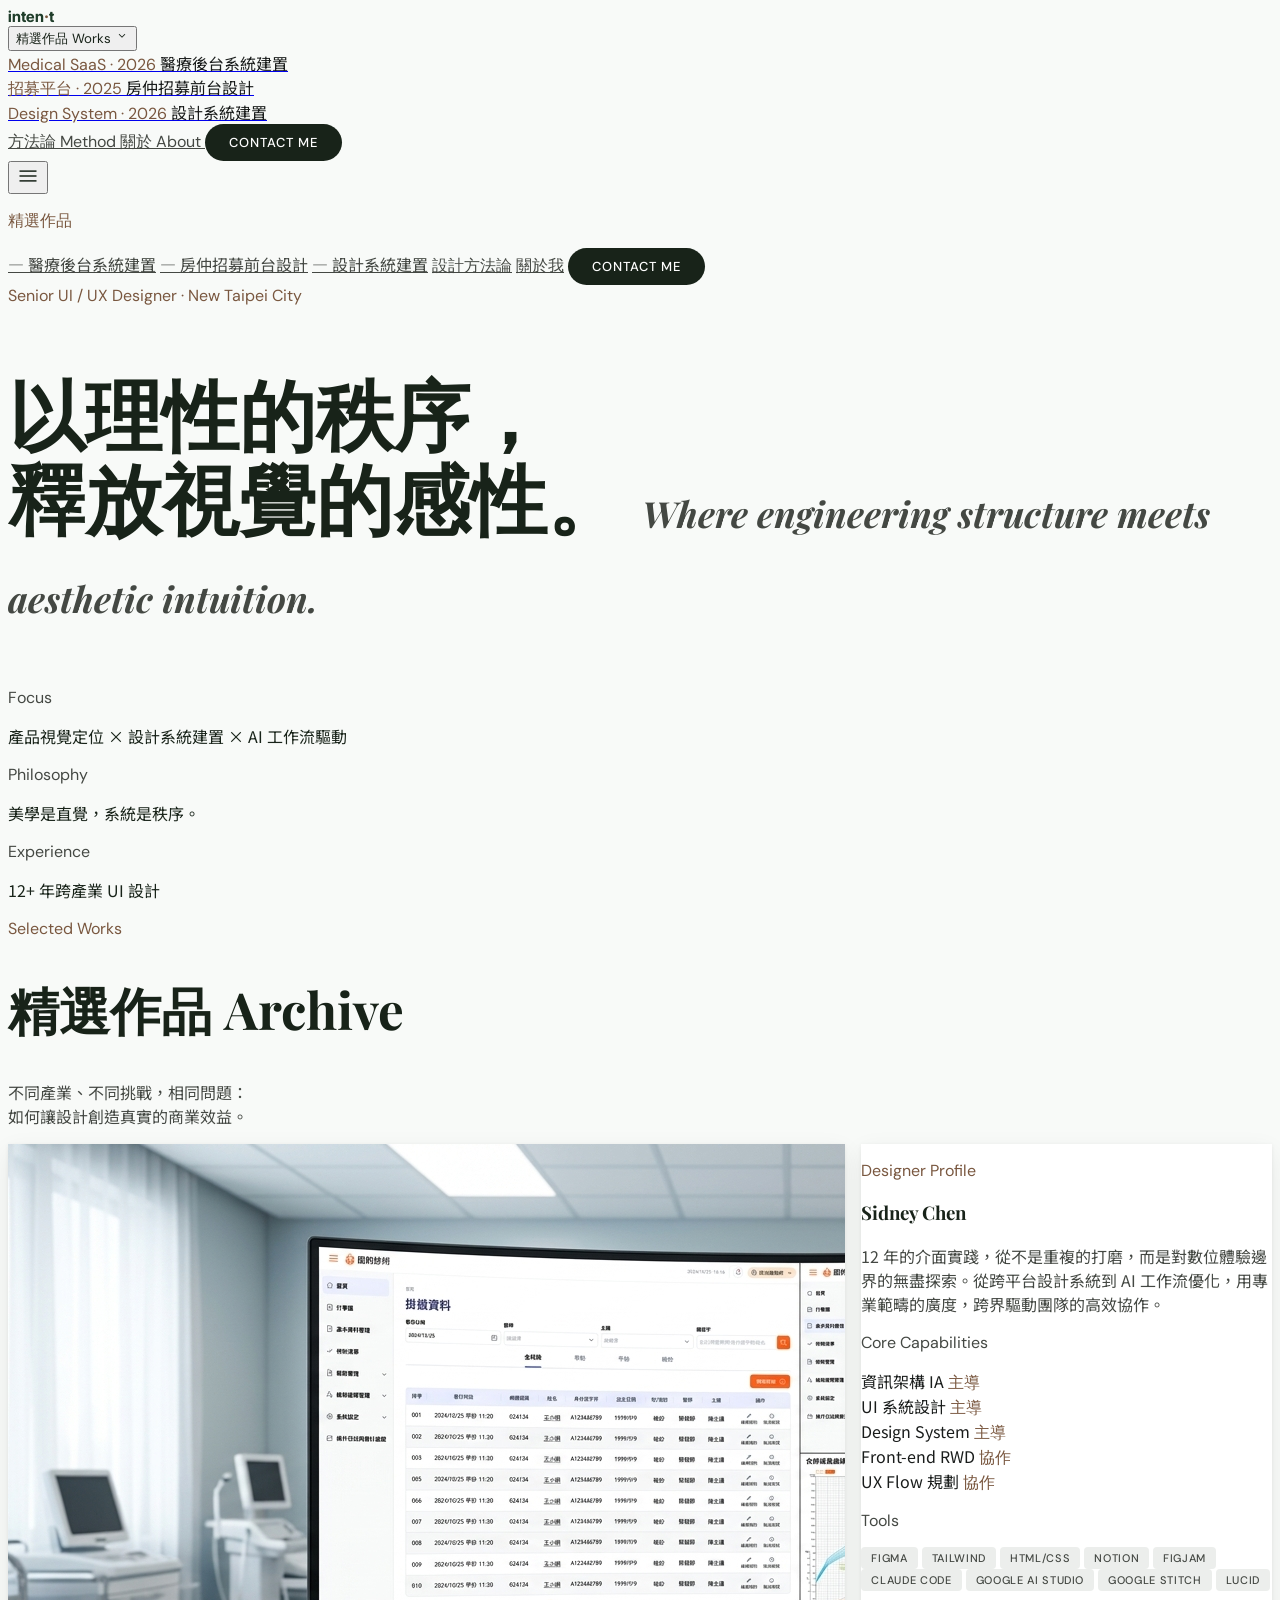
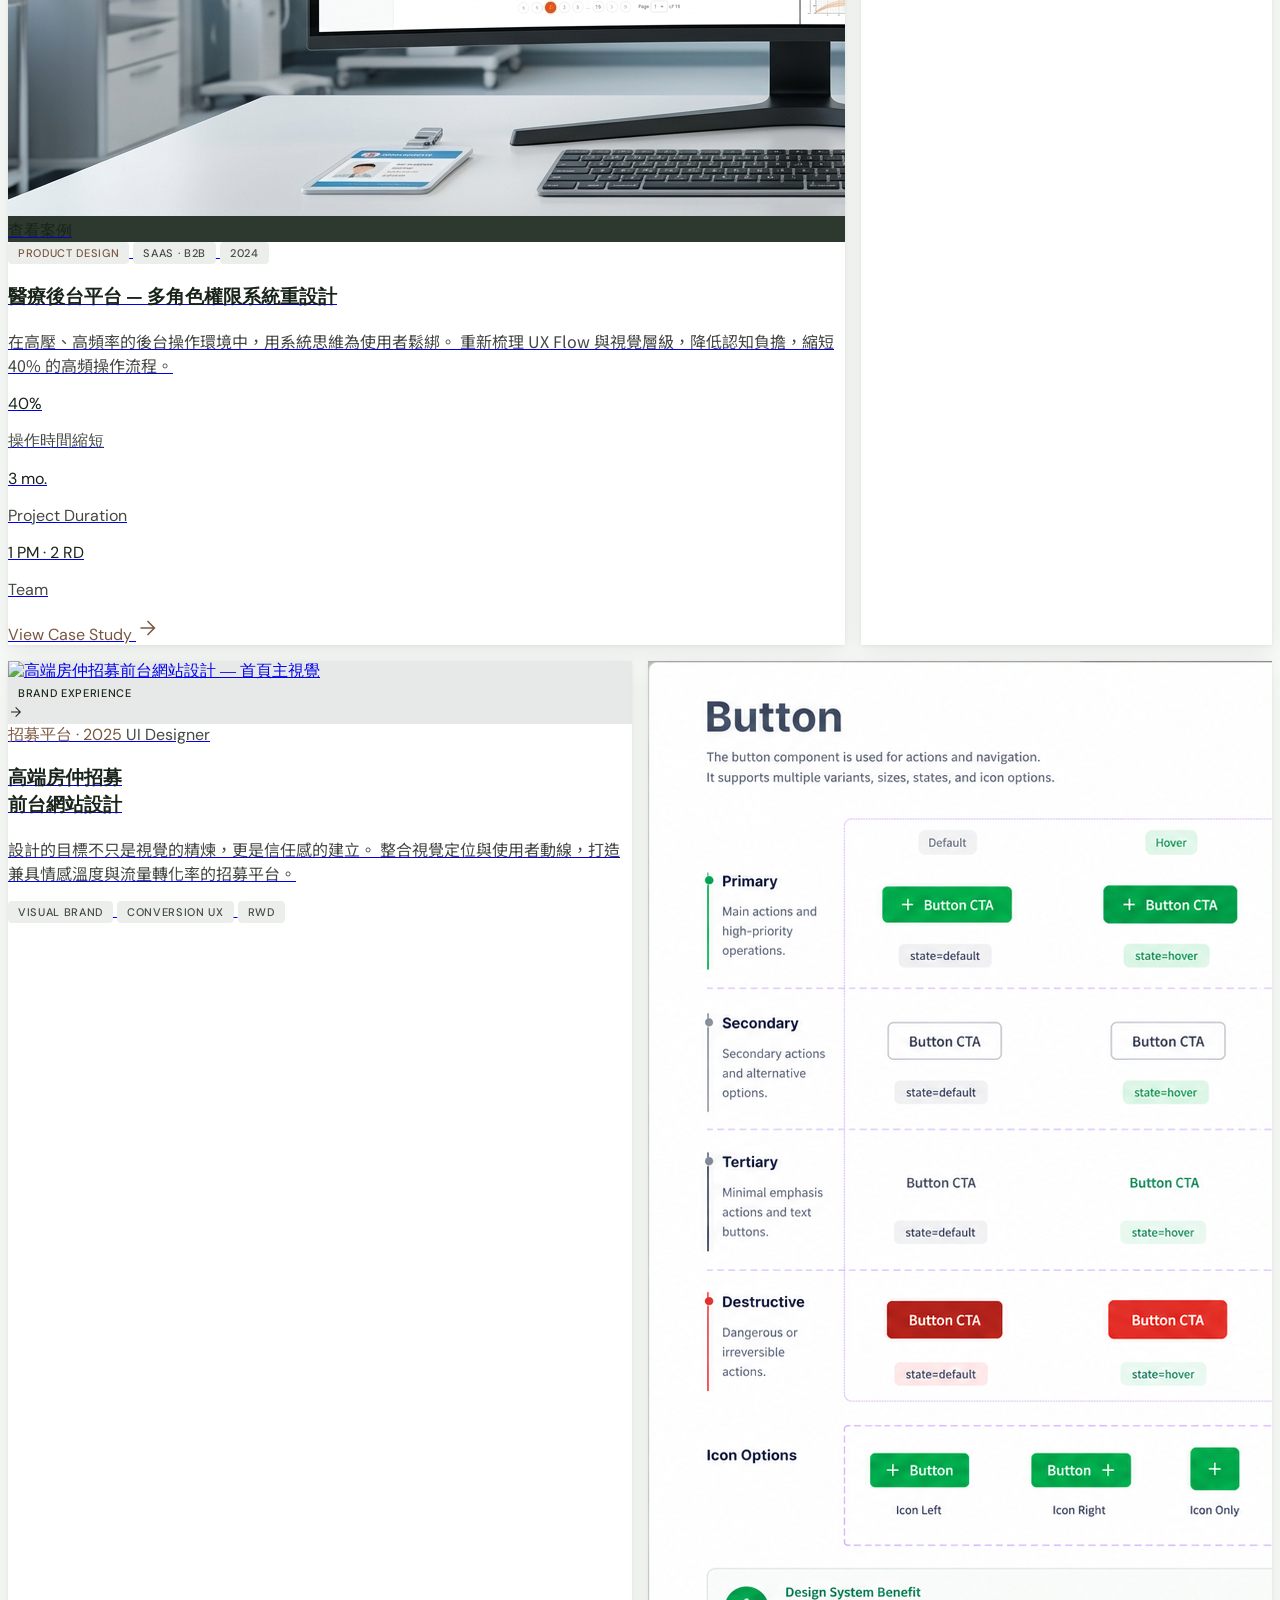
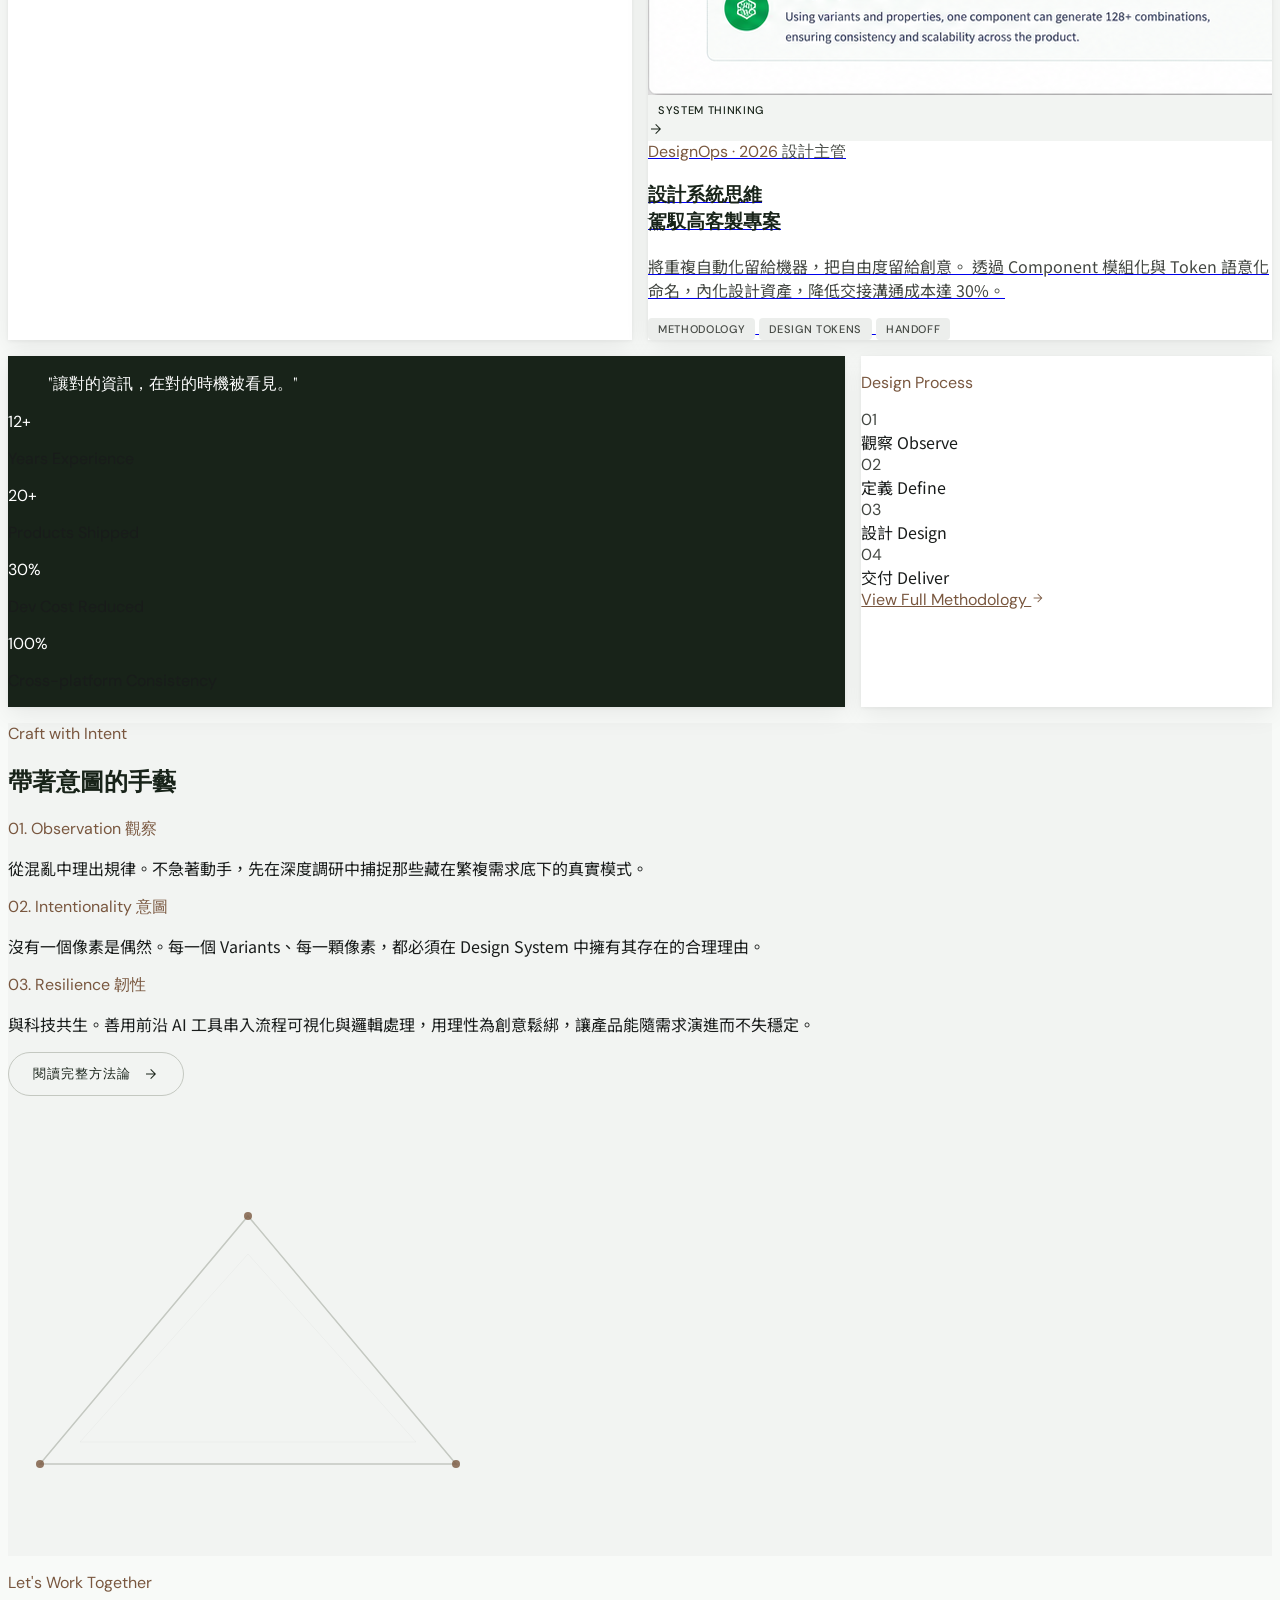
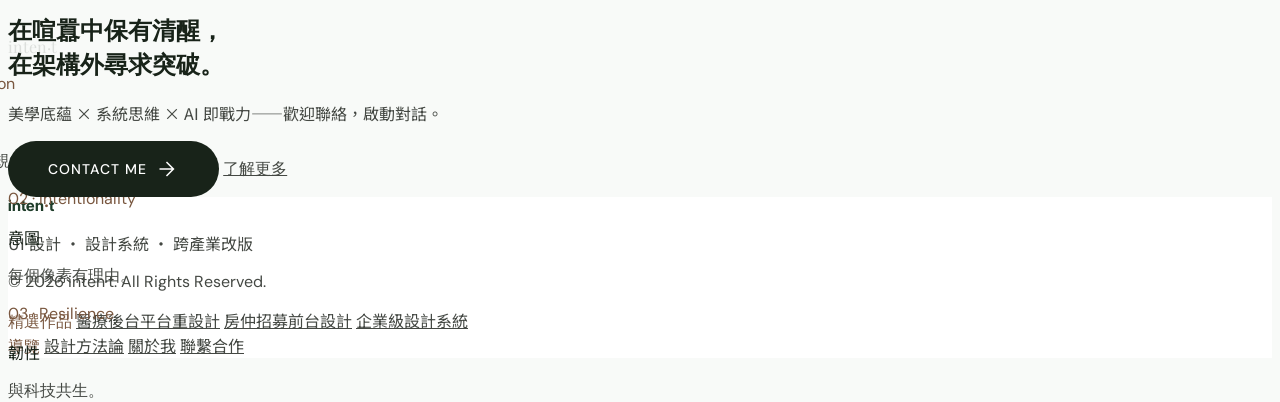
==== commit 6bea1446: "作品名稱同步：案例1→醫療後台系統建置、案例2→房仲招募前台設計、案例3→設計系統建置（下拉選單＋解鎖彈窗） Co-Authored-By: Claude Opus 4.8 <noreply@anth" ====
--- a/index.html
+++ b/index.html
@@ -1,12 +1,12 @@
 <!DOCTYPE html>
 <html lang="zh-Hant">
 <head>
-<title>TAKUMI — Sidney Chen · UI 設計師</title>
+<title>inten·t — Sidney Chen · UI 設計師</title>
 <meta charset="utf-8"/>
 <link rel="icon" type="image/svg+xml" href="favicon.svg"/>
 <meta content="width=device-width, initial-scale=1.0" name="viewport"/>
 <meta name="description" content="12 年跨產業 UI 設計。醫療後台、招募平台、Design System——三個不同挑戰，同一個目標：讓設計創造真實的商業效益。"/>
-<meta property="og:title" content="TAKUMI — Sidney Chen · UI 設計師"/>
+<meta property="og:title" content="inten·t — Sidney Chen · UI 設計師"/>
 <meta property="og:description" content="12 年跨產業 UI 設計。醫療後台、招募平台、Design System——三個不同挑戰，同一個目標：讓設計創造真實的商業效益。"/>
 <meta property="og:type" content="website"/>
 <link href="https://fonts.googleapis.com" rel="preconnect"/>
@@ -244,7 +244,7 @@
           <div class="p-3 space-y-1">
             <a href="selected_works.html" class="flex flex-col px-4 py-3 rounded-lg hover:bg-surface-container transition-colors group">
               <span class="font-dm text-[11px] font-medium text-secondary mb-1 uppercase tracking-wider">Medical SaaS · 2026</span>
-              <span class="font-noto-tc text-sm text-on-surface group-hover:text-primary transition-colors">醫療後台平台重設計</span>
+              <span class="font-noto-tc text-sm text-on-surface group-hover:text-primary transition-colors">醫療後台系統建置</span>
             </a>
             <div class="h-px bg-editorial-border mx-4"></div>
             <a href="brand_identity_1.html" class="flex flex-col px-4 py-3 rounded-lg hover:bg-surface-container transition-colors group">
@@ -254,7 +254,7 @@
             <div class="h-px bg-editorial-border mx-4"></div>
             <a href="brand_identity_2.html" class="flex flex-col px-4 py-3 rounded-lg hover:bg-surface-container transition-colors group">
               <span class="font-dm text-[11px] font-medium text-secondary mb-1 uppercase tracking-wider">Design System · 2026</span>
-              <span class="font-noto-tc text-sm text-on-surface group-hover:text-primary transition-colors">企業級跨平台設計系統</span>
+              <span class="font-noto-tc text-sm text-on-surface group-hover:text-primary transition-colors">設計系統建置</span>
             </a>
           </div>
         </div>
@@ -281,9 +281,9 @@
   <div class="hidden md:hidden bg-surface/98 backdrop-blur-xl border-t border-editorial-border/40" id="mobile-menu">
     <div class="px-6 py-8 space-y-5 max-w-container-max mx-auto">
       <p class="font-dm text-[11px] font-medium text-secondary uppercase tracking-widest pb-1 border-b border-editorial-border">精選作品</p>
-      <a class="block font-noto-tc text-sm text-on-surface-variant hover:text-primary transition-colors py-1 pl-4" href="selected_works.html">— 醫療後台平台重設計</a>
+      <a class="block font-noto-tc text-sm text-on-surface-variant hover:text-primary transition-colors py-1 pl-4" href="selected_works.html">— 醫療後台系統建置</a>
       <a class="block font-noto-tc text-sm text-on-surface-variant hover:text-primary transition-colors py-1 pl-4" href="brand_identity_1.html">— 房仲招募前台設計</a>
-      <a class="block font-noto-tc text-sm text-on-surface-variant hover:text-primary transition-colors py-1 pl-4" href="brand_identity_2.html">— 企業級跨平台設計系統</a>
+      <a class="block font-noto-tc text-sm text-on-surface-variant hover:text-primary transition-colors py-1 pl-4" href="brand_identity_2.html">— 設計系統建置</a>
       <a class="block font-dm font-medium text-sm uppercase tracking-wider text-on-surface-variant hover:text-primary transition-colors py-1" href="methodology.html">設計方法論</a>
       <a class="block font-dm font-medium text-sm uppercase tracking-wider text-on-surface-variant hover:text-primary transition-colors py-1" href="about.html">關於我</a>
       <a class="btn-primary" href="mailto:sidney77chen@gmail.com">Contact me</a>
@@ -866,7 +866,7 @@
             <circle cx="32"  cy="368" r="4" fill="#79573f" opacity="0.8"/>
           </svg>
 
-          <!-- Center: TAKUMI -->
+          <!-- Center: inten·t -->
           <div class="absolute inset-0 flex items-center justify-center" style="padding-top:60px;">
             <p class="font-playfair text-2xl tracking-[0.2em] text-primary" style="opacity:0.12;">inten·t</p>
           </div>
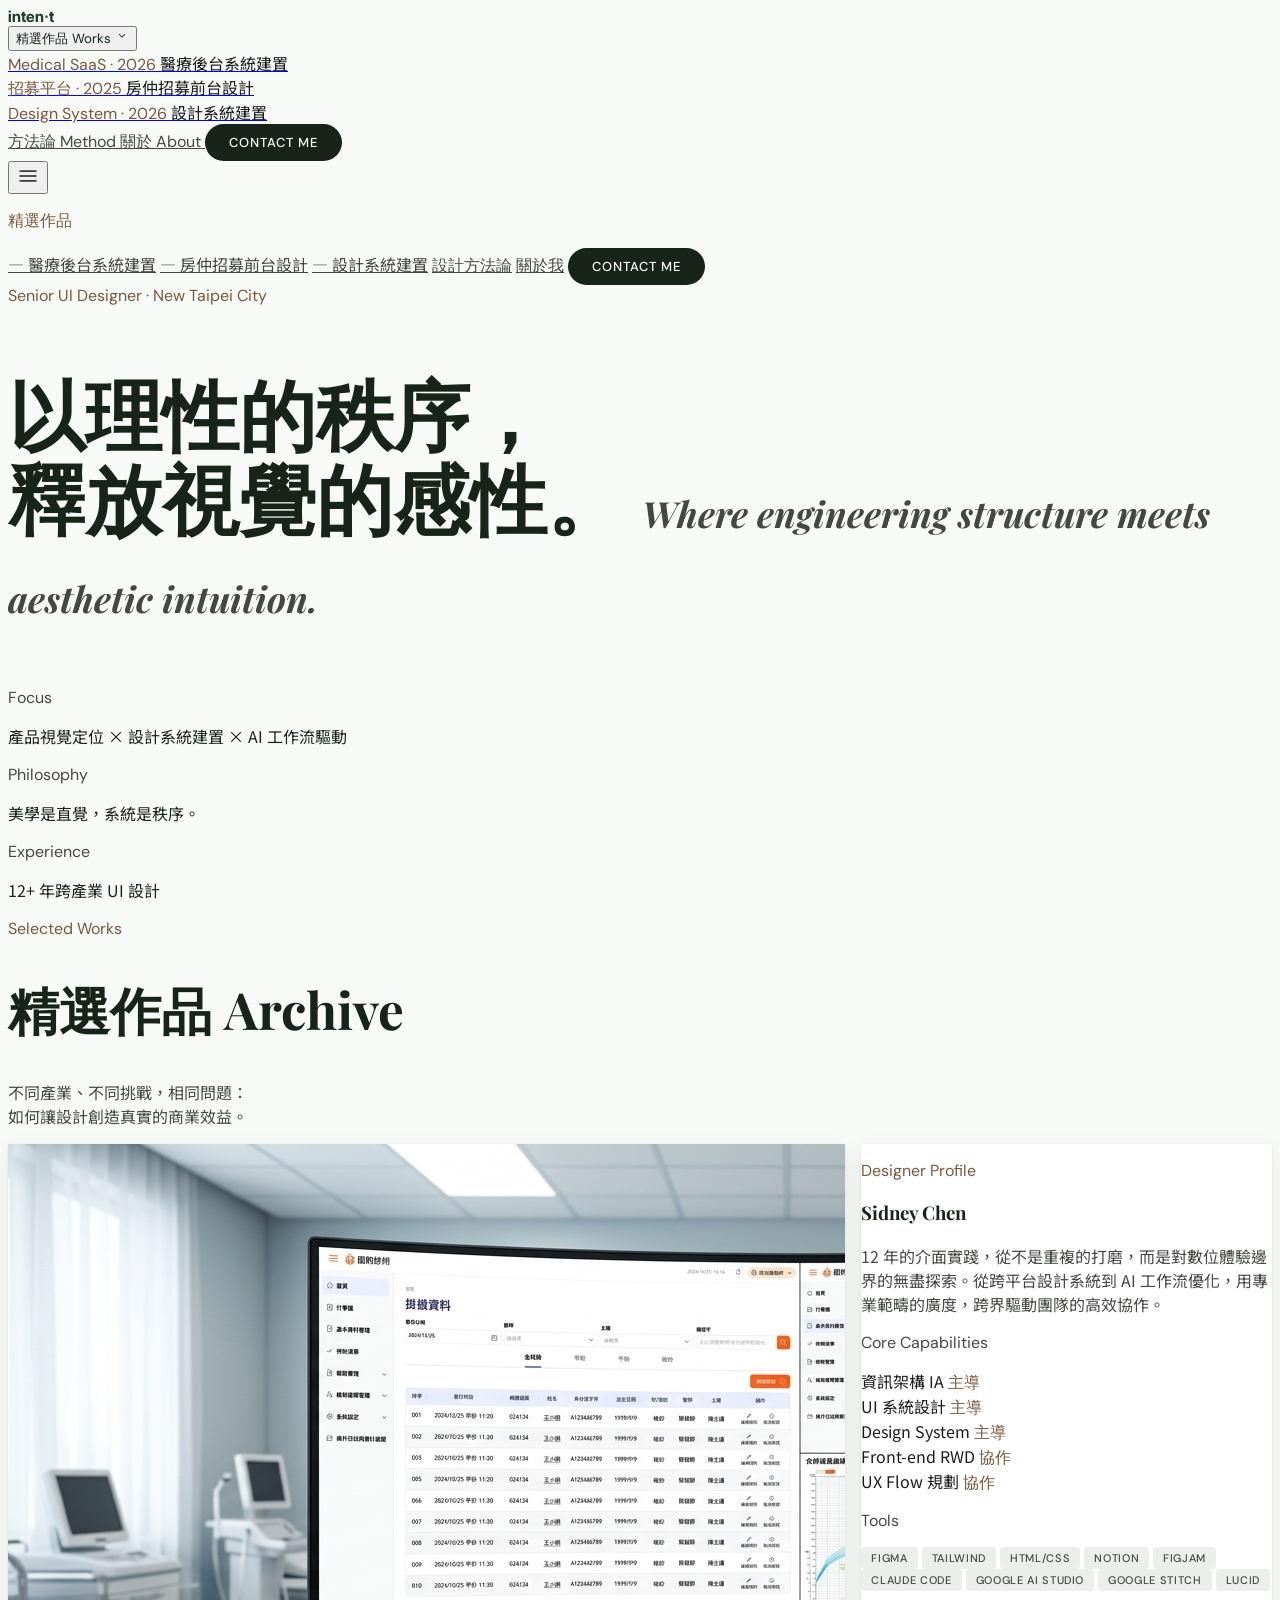
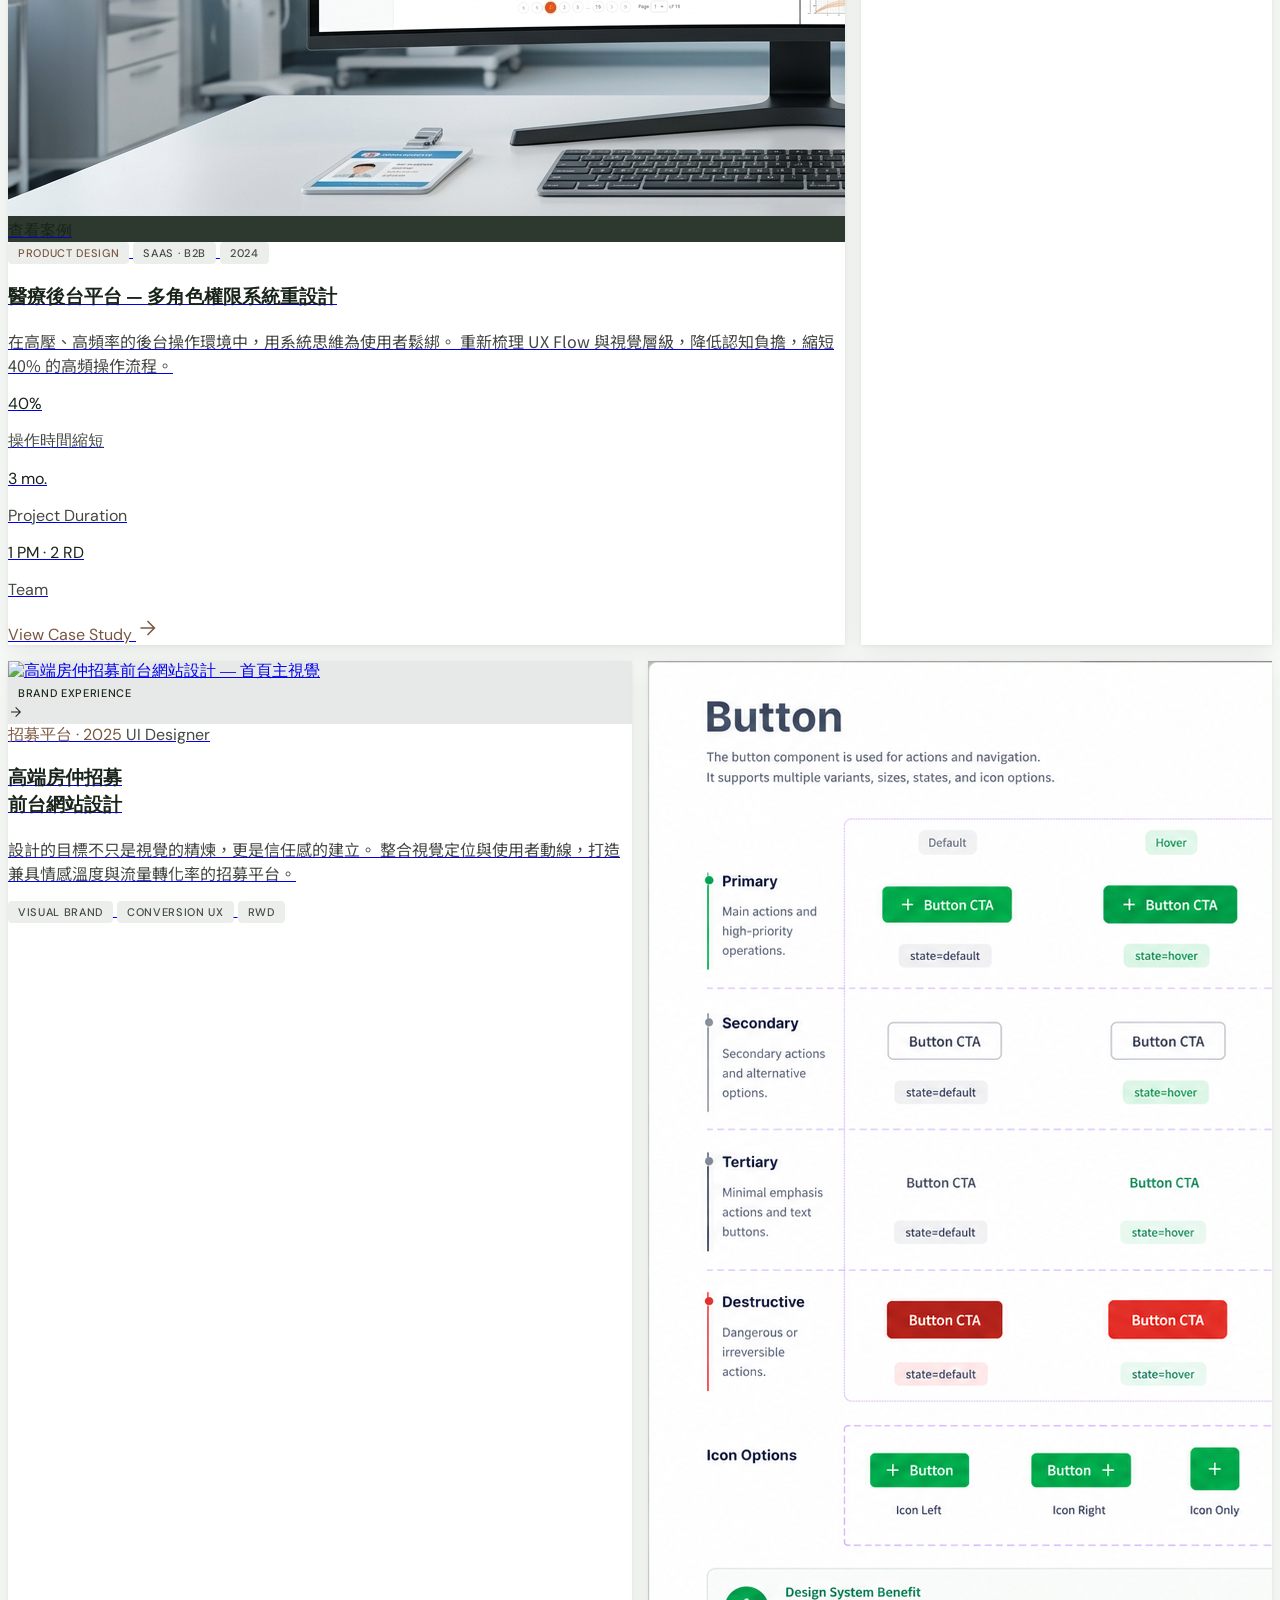
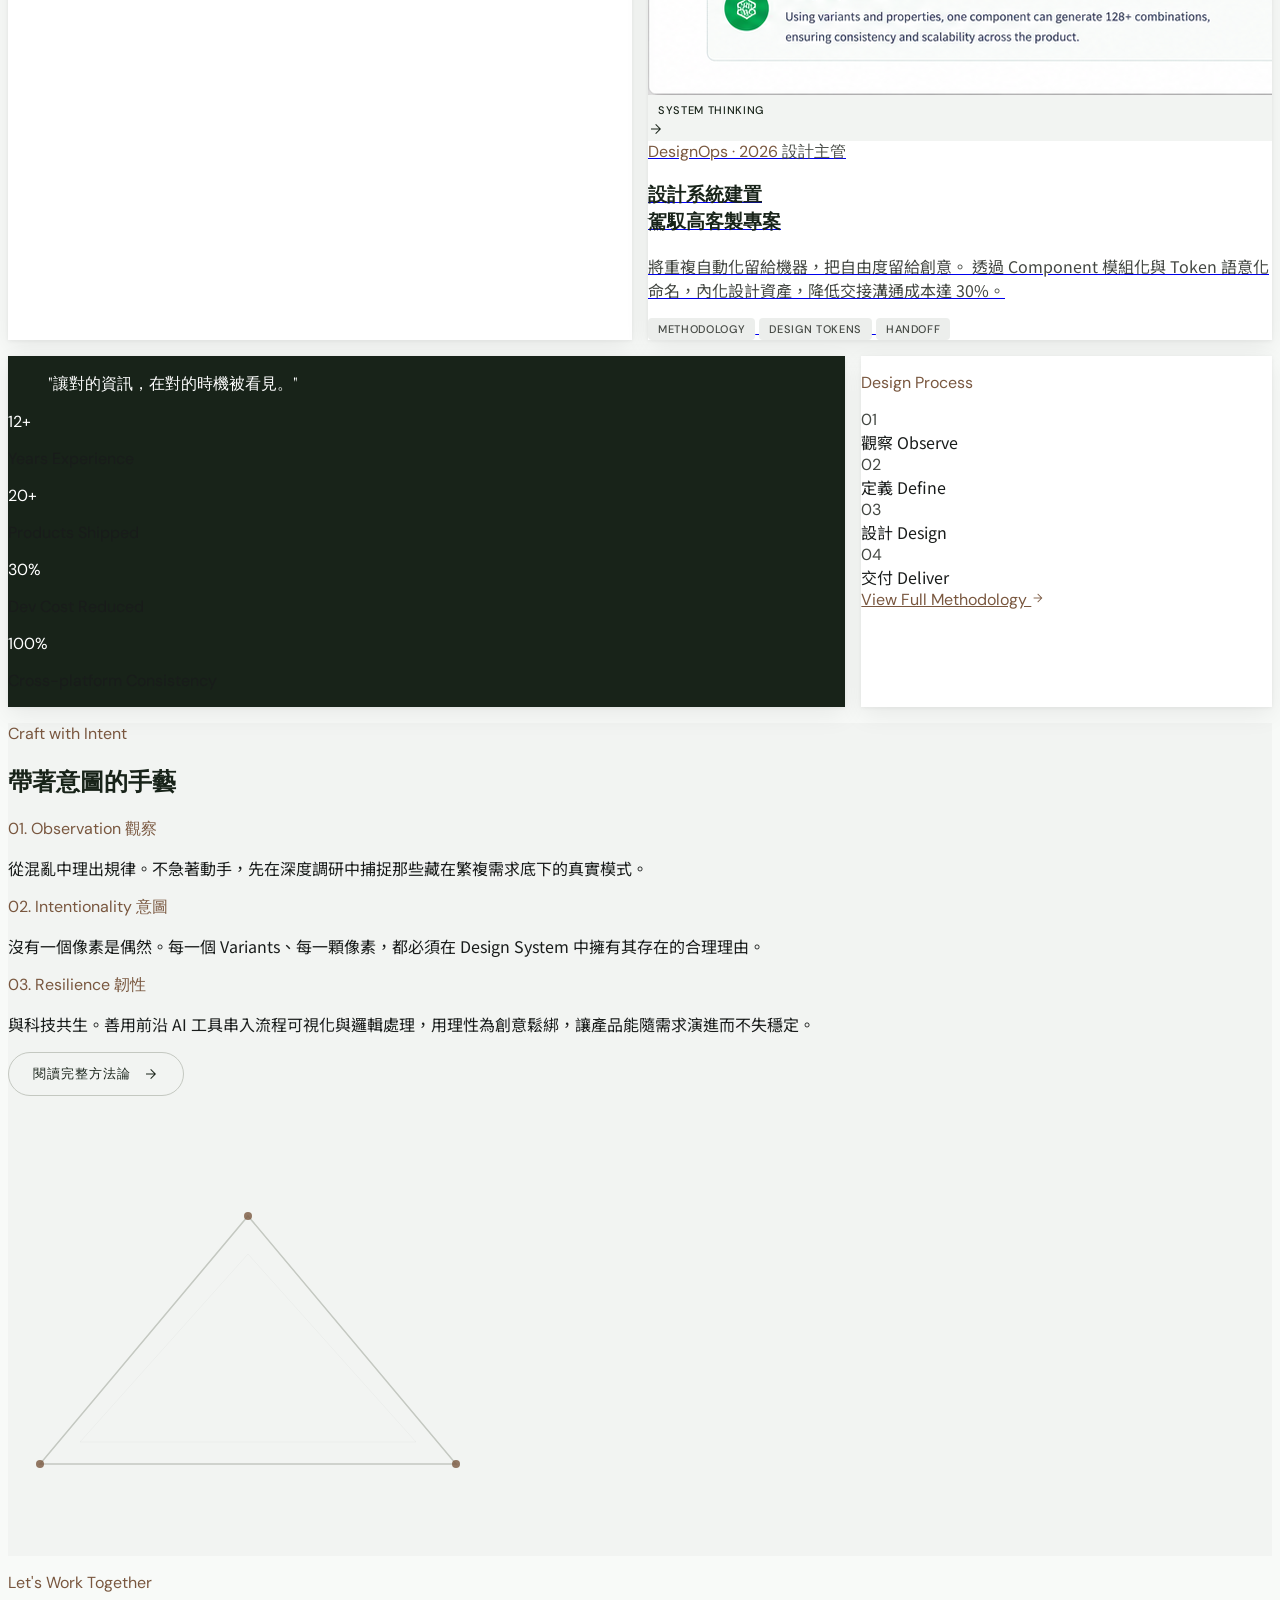
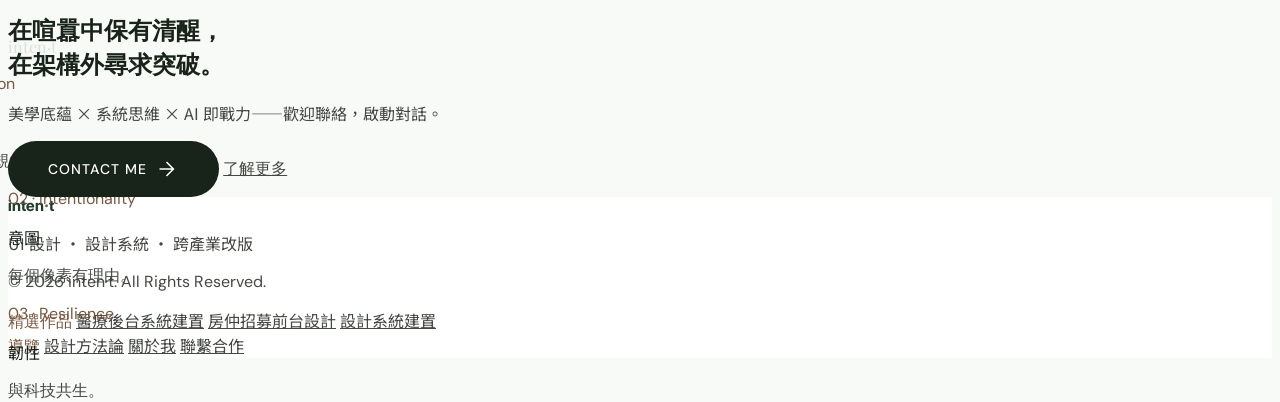
==== commit 177e2744: "全站作品名稱同步＋案例內容調整＋關於我形象照更換 - 全站 footer／導覽卡／頁面標題作品名稱統一為下拉選單三正式名稱 - 案例三敘事文案：設計系統思維 → 設計系統建置 - 案例三 Impact" ====
--- a/index.html
+++ b/index.html
@@ -308,7 +308,7 @@
       <div class="reveal-on-scroll active mb-8">
         <span class="inline-flex items-center gap-3 font-dm text-[11px] font-medium tracking-widest uppercase text-secondary">
           <span class="w-8 h-px bg-secondary inline-block"></span>
-          Senior UI / UX Designer · New Taipei City
+          Senior UI Designer · New Taipei City
         </span>
       </div>
 
@@ -463,7 +463,7 @@
             <!-- Label -->
             <div>
               <p class="font-dm font-medium text-[11px] uppercase tracking-widest text-secondary mb-2">Private Work</p>
-              <h3 class="font-playfair text-2xl text-primary mb-2">醫療後台平台重設計</h3>
+              <h3 class="font-playfair text-2xl text-primary mb-2">醫療後台系統建置</h3>
               <p class="font-noto-tc text-sm text-on-surface-variant leading-relaxed">
                 此案例包含受 NDA 保護的設計細節。<br/>請輸入密碼以繼續閱覽完整內容。
               </p>
@@ -724,7 +724,7 @@
               <span class="font-dm text-[11px] text-on-surface-variant">設計主管</span>
             </div>
             <h3 class="font-playfair text-xl md:text-2xl text-primary leading-tight">
-              設計系統思維<br/>駕馭高客製專案
+              設計系統建置<br/>駕馭高客製專案
             </h3>
             <p class="font-noto-tc text-sm text-on-surface-variant leading-relaxed flex-1">
               將重複自動化留給機器，把自由度留給創意。
@@ -913,7 +913,7 @@
     <p class="font-noto-tc text-base text-on-surface-variant max-w-2xl mx-auto mb-10 leading-relaxed">
       美學底蘊 × 系統思維 × AI 即戰力——歡迎聯絡，啟動對話。
     </p>
-    <div class="flex flex-col sm:flex-row gap-4 items-center justify-center">
+    <div class="flex flex-col gap-6 items-center justify-center">
       <a
         class="btn-primary btn-primary-lg"
         href="mailto:sidney77chen@gmail.com?subject=合作夥伴洽談&body=你好，我在 inten·t 作品集看到你的作品，想進一步聊聊合作的可能性。"
@@ -947,9 +947,9 @@
       <div class="flex flex-wrap gap-12">
         <div class="flex flex-col gap-3">
           <span class="font-dm text-[11px] font-medium text-secondary uppercase tracking-widest">精選作品</span>
-          <a class="font-noto-tc text-sm text-on-surface-variant hover:text-secondary transition-colors duration-300" href="selected_works.html">醫療後台平台重設計</a>
+          <a class="font-noto-tc text-sm text-on-surface-variant hover:text-secondary transition-colors duration-300" href="selected_works.html">醫療後台系統建置</a>
           <a class="font-noto-tc text-sm text-on-surface-variant hover:text-secondary transition-colors duration-300" href="brand_identity_1.html">房仲招募前台設計</a>
-          <a class="font-noto-tc text-sm text-on-surface-variant hover:text-secondary transition-colors duration-300" href="brand_identity_2.html">企業級設計系統</a>
+          <a class="font-noto-tc text-sm text-on-surface-variant hover:text-secondary transition-colors duration-300" href="brand_identity_2.html">設計系統建置</a>
         </div>
         <div class="flex flex-col gap-3">
           <span class="font-dm text-[11px] font-medium text-secondary uppercase tracking-widest">導覽</span>
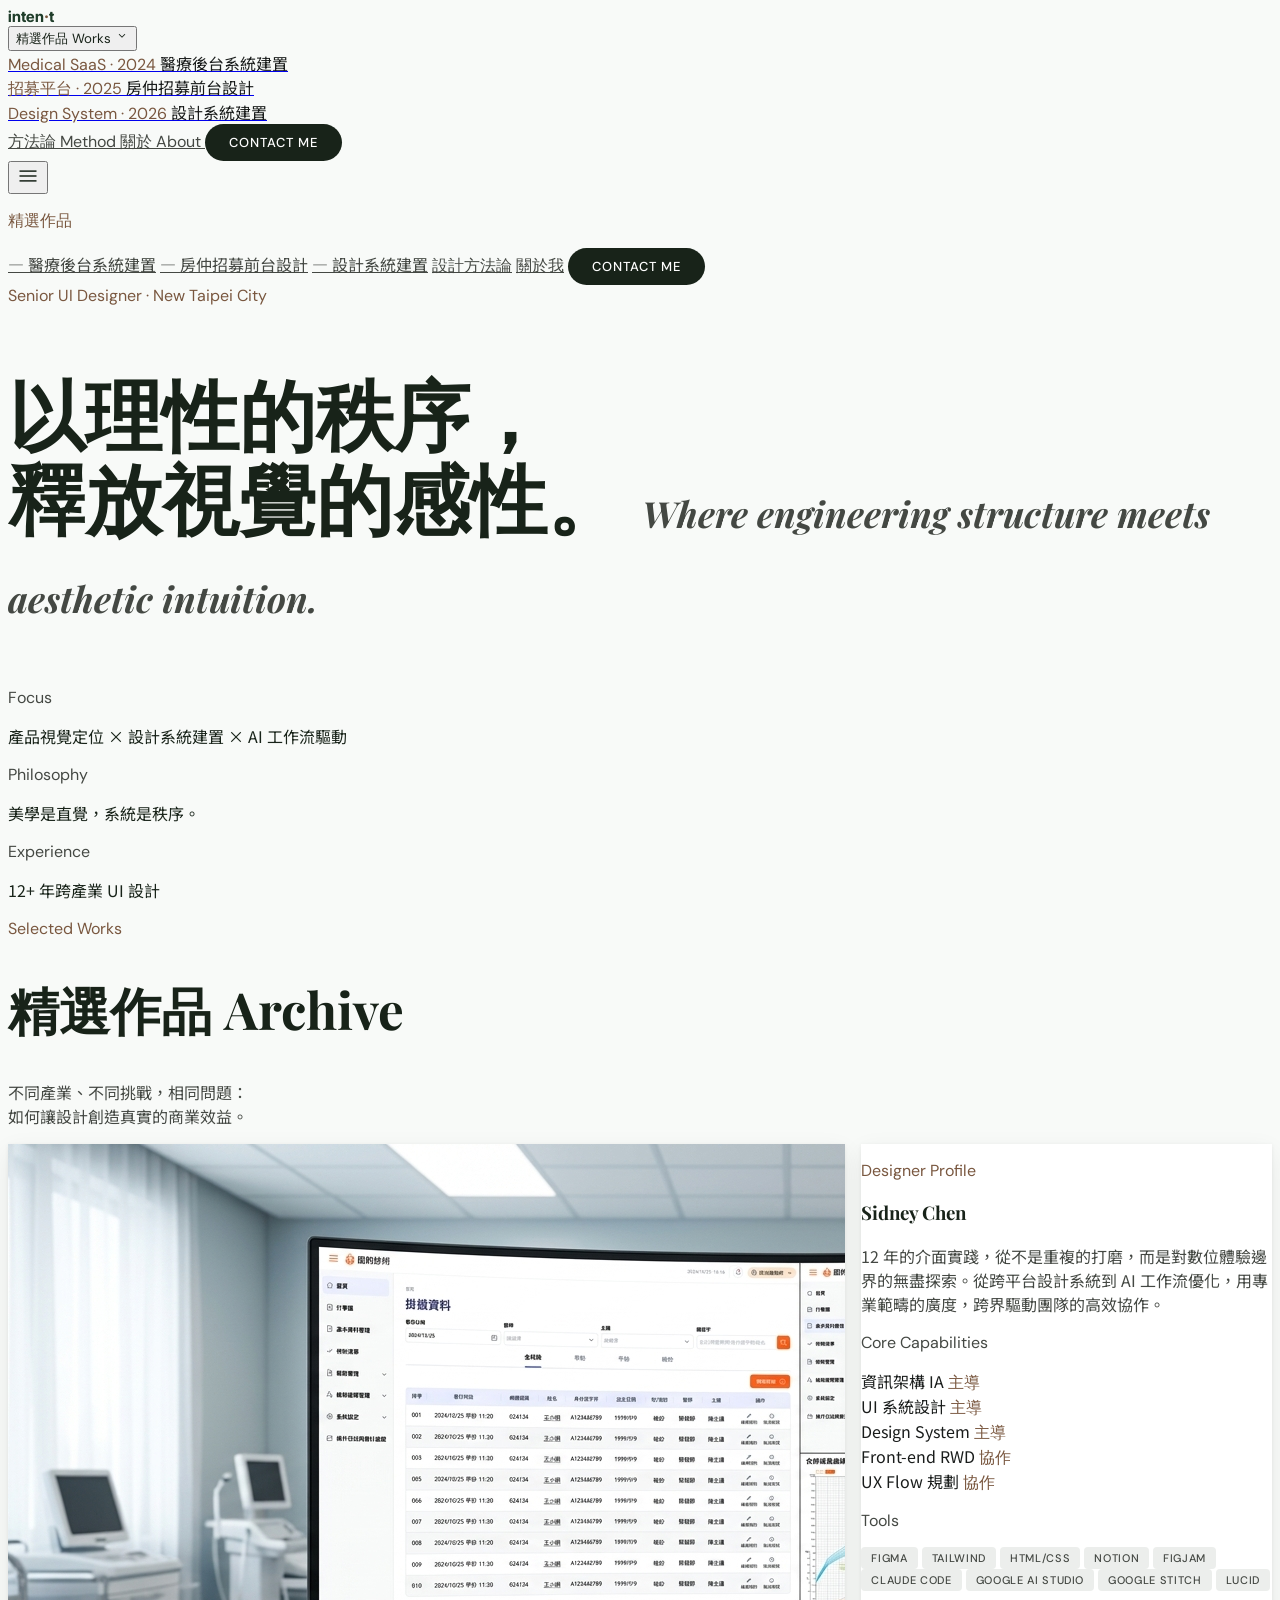
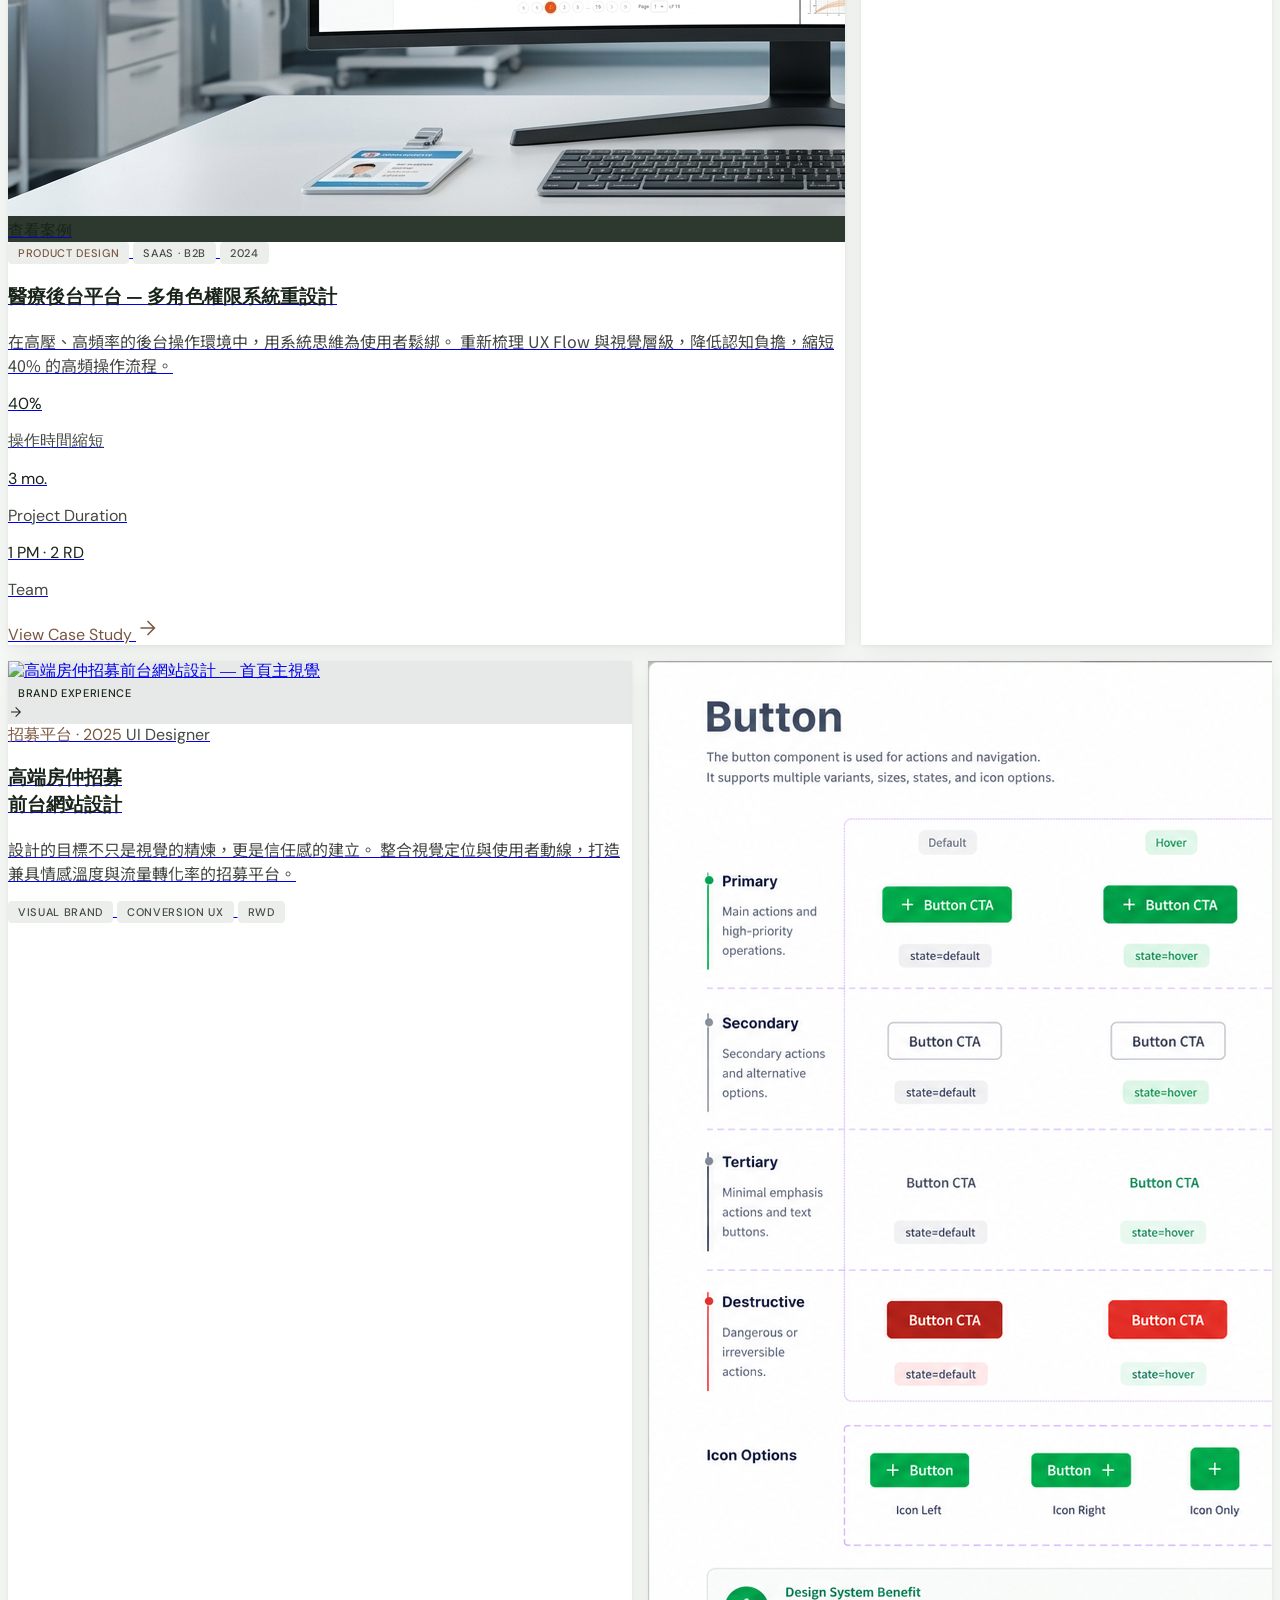
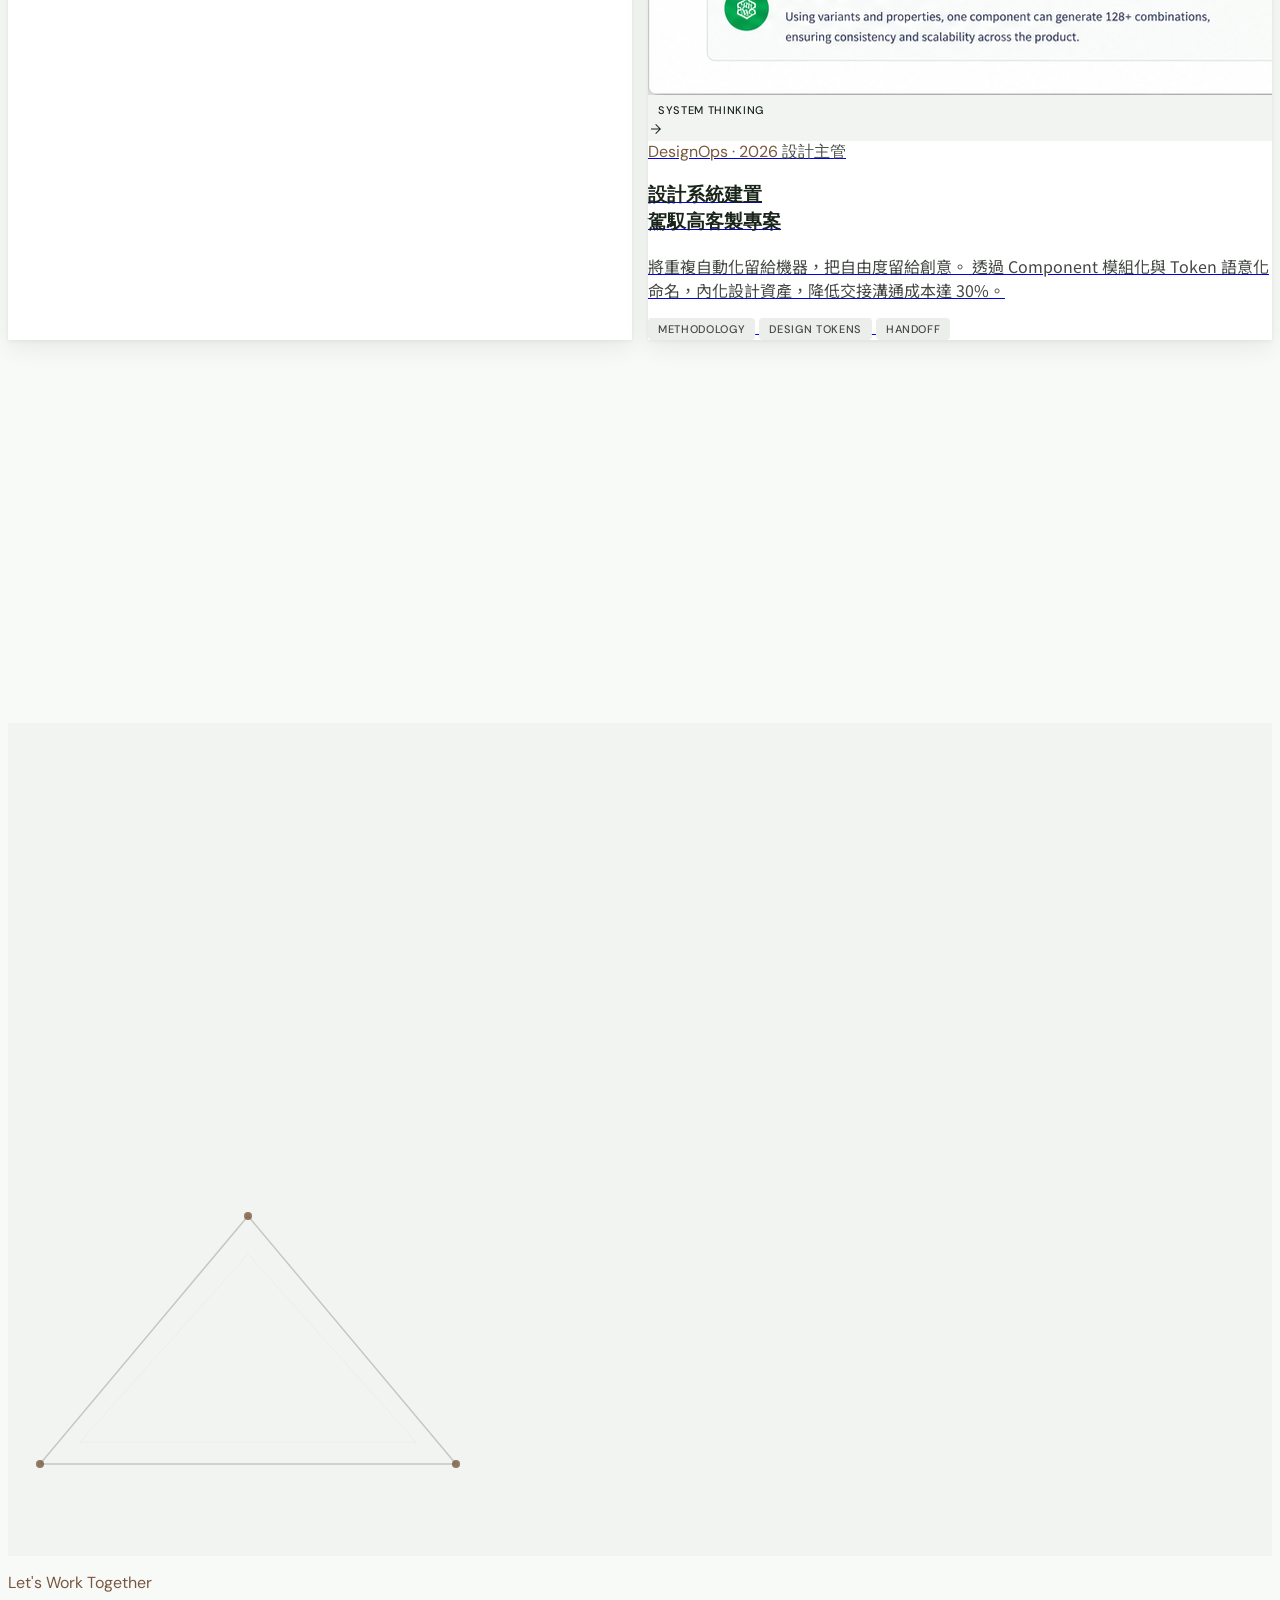
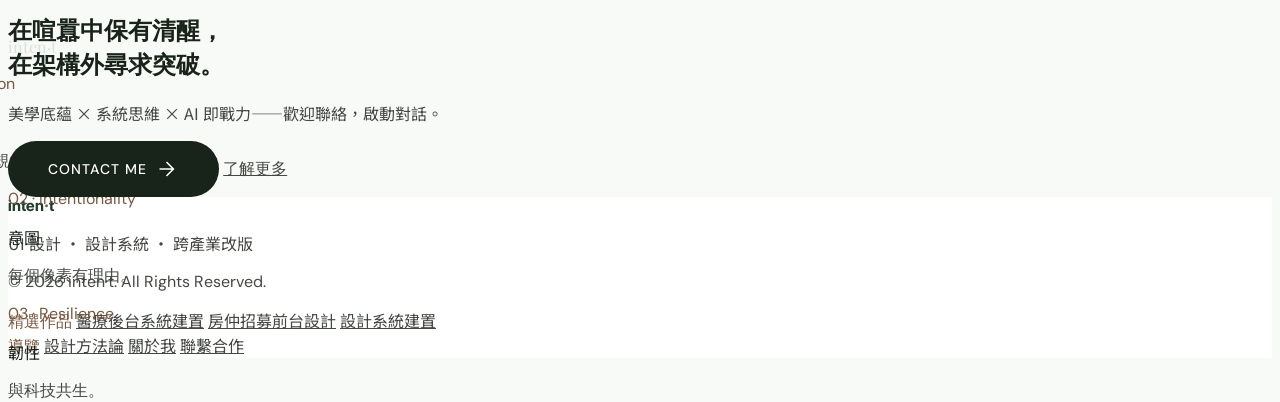
==== commit 70733d77: "精選作品一年份統一修正為 2024 - 全站導覽下拉選單 Medical SaaS 年份 2026 → 2024（6 頁） - 案例頁標籤 chip 2026 → 2024 - 案例頁專案週期 202" ====
--- a/index.html
+++ b/index.html
@@ -243,7 +243,7 @@
         <div class="absolute top-full left-0 mt-4 w-80 bg-surface border border-editorial-border rounded-xl shadow-xl opacity-0 invisible -translate-y-2 transition-all duration-200 z-50" id="works-dropdown">
           <div class="p-3 space-y-1">
             <a href="selected_works.html" class="flex flex-col px-4 py-3 rounded-lg hover:bg-surface-container transition-colors group">
-              <span class="font-dm text-[11px] font-medium text-secondary mb-1 uppercase tracking-wider">Medical SaaS · 2026</span>
+              <span class="font-dm text-[11px] font-medium text-secondary mb-1 uppercase tracking-wider">Medical SaaS · 2024</span>
               <span class="font-noto-tc text-sm text-on-surface group-hover:text-primary transition-colors">醫療後台系統建置</span>
             </a>
             <div class="h-px bg-editorial-border mx-4"></div>
@@ -266,7 +266,7 @@
       <a class="font-dm font-medium text-[13px] tracking-wider uppercase text-on-surface-variant hover:text-primary transition-colors" href="about.html">
         關於 <span class="opacity-40 font-normal normal-case text-xs ml-0.5">About</span>
       </a>
-      <a class="btn-primary" href="mailto:sidney77chen@gmail.com">
+      <a class="btn-primary" href="https://mail.google.com/mail/?view=cm&fs=1&to=sidney77chen@gmail.com" target="_blank" rel="noopener">
         Contact me
       </a>
     </div>
@@ -286,7 +286,7 @@
       <a class="block font-noto-tc text-sm text-on-surface-variant hover:text-primary transition-colors py-1 pl-4" href="brand_identity_2.html">— 設計系統建置</a>
       <a class="block font-dm font-medium text-sm uppercase tracking-wider text-on-surface-variant hover:text-primary transition-colors py-1" href="methodology.html">設計方法論</a>
       <a class="block font-dm font-medium text-sm uppercase tracking-wider text-on-surface-variant hover:text-primary transition-colors py-1" href="about.html">關於我</a>
-      <a class="btn-primary" href="mailto:sidney77chen@gmail.com">Contact me</a>
+      <a class="btn-primary" href="https://mail.google.com/mail/?view=cm&fs=1&to=sidney77chen@gmail.com" target="_blank" rel="noopener">Contact me</a>
     </div>
   </div>
 </nav>
@@ -916,7 +916,7 @@
     <div class="flex flex-col gap-6 items-center justify-center">
       <a
         class="btn-primary btn-primary-lg"
-        href="mailto:sidney77chen@gmail.com?subject=合作夥伴洽談&body=你好，我在 inten·t 作品集看到你的作品，想進一步聊聊合作的可能性。"
+        href="https://mail.google.com/mail/?view=cm&fs=1&to=sidney77chen@gmail.com&su=合作夥伴洽談&body=你好，我在 inten·t 作品集看到你的作品，想進一步聊聊合作的可能性。" target="_blank" rel="noopener"
       >
         Contact me <span class="material-symbols-outlined">arrow_forward</span>
       </a>
@@ -955,7 +955,7 @@
           <span class="font-dm text-[11px] font-medium text-secondary uppercase tracking-widest">導覽</span>
           <a class="font-noto-tc text-sm text-on-surface-variant hover:text-secondary transition-colors duration-300" href="methodology.html">設計方法論</a>
           <a class="font-noto-tc text-sm text-on-surface-variant hover:text-secondary transition-colors duration-300" href="about.html">關於我</a>
-          <a class="font-noto-tc text-sm text-on-surface-variant hover:text-secondary transition-colors duration-300" href="mailto:sidney77chen@gmail.com">聯繫合作</a>
+          <a class="font-noto-tc text-sm text-on-surface-variant hover:text-secondary transition-colors duration-300" href="https://mail.google.com/mail/?view=cm&fs=1&to=sidney77chen@gmail.com" target="_blank" rel="noopener">聯繫合作</a>
         </div>
       </div>
     </div>
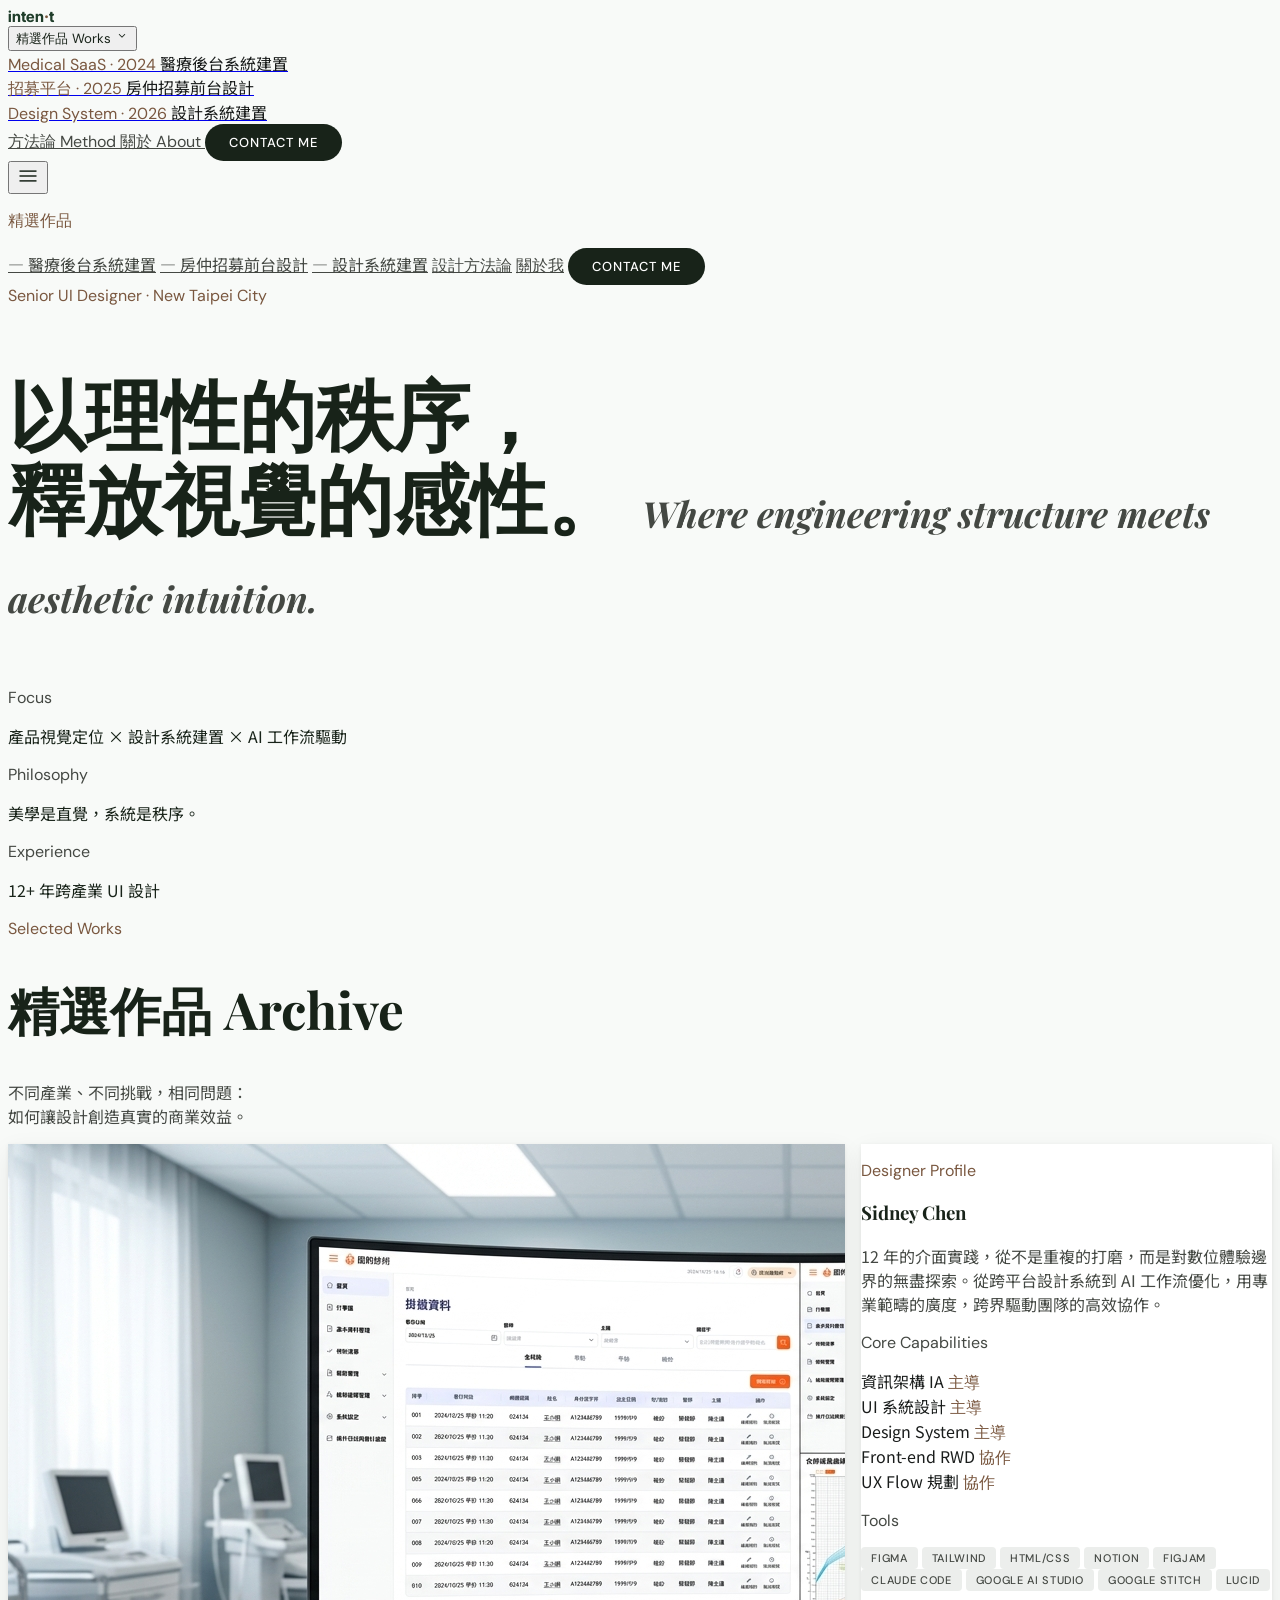
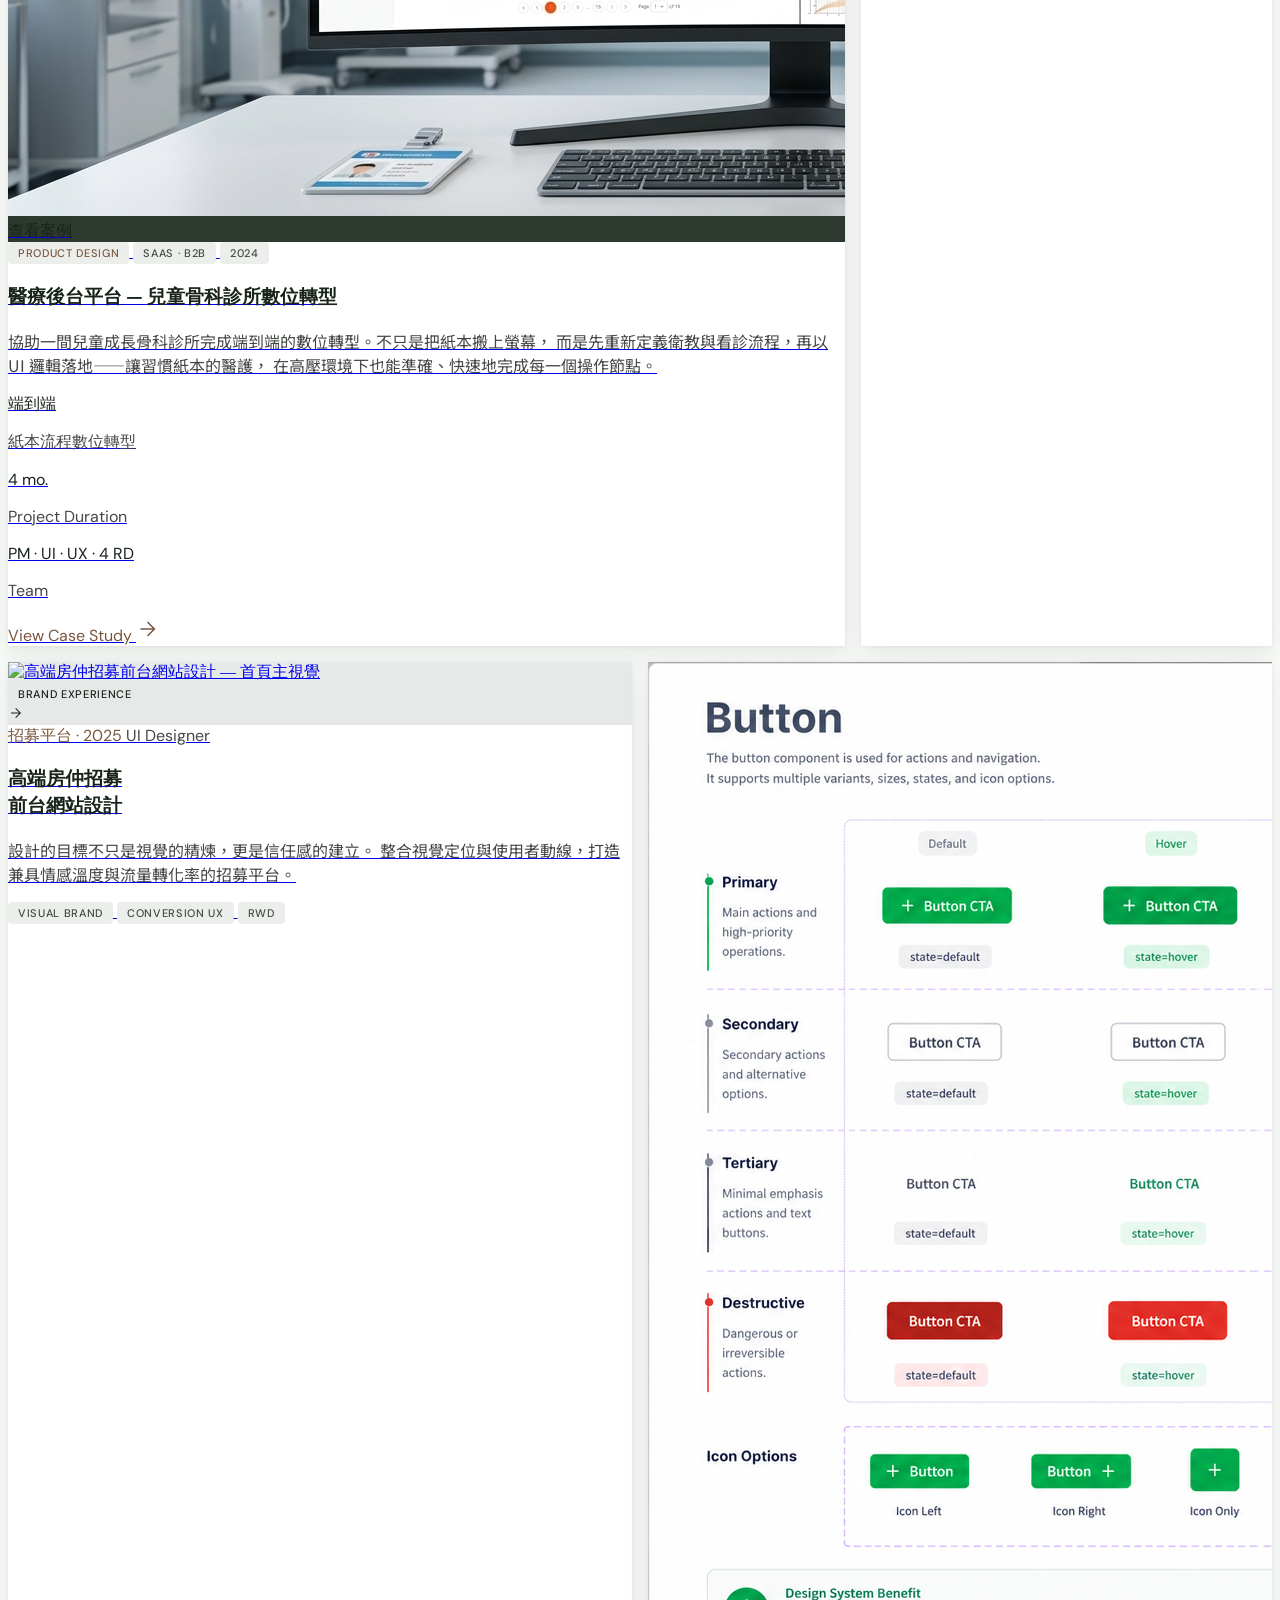
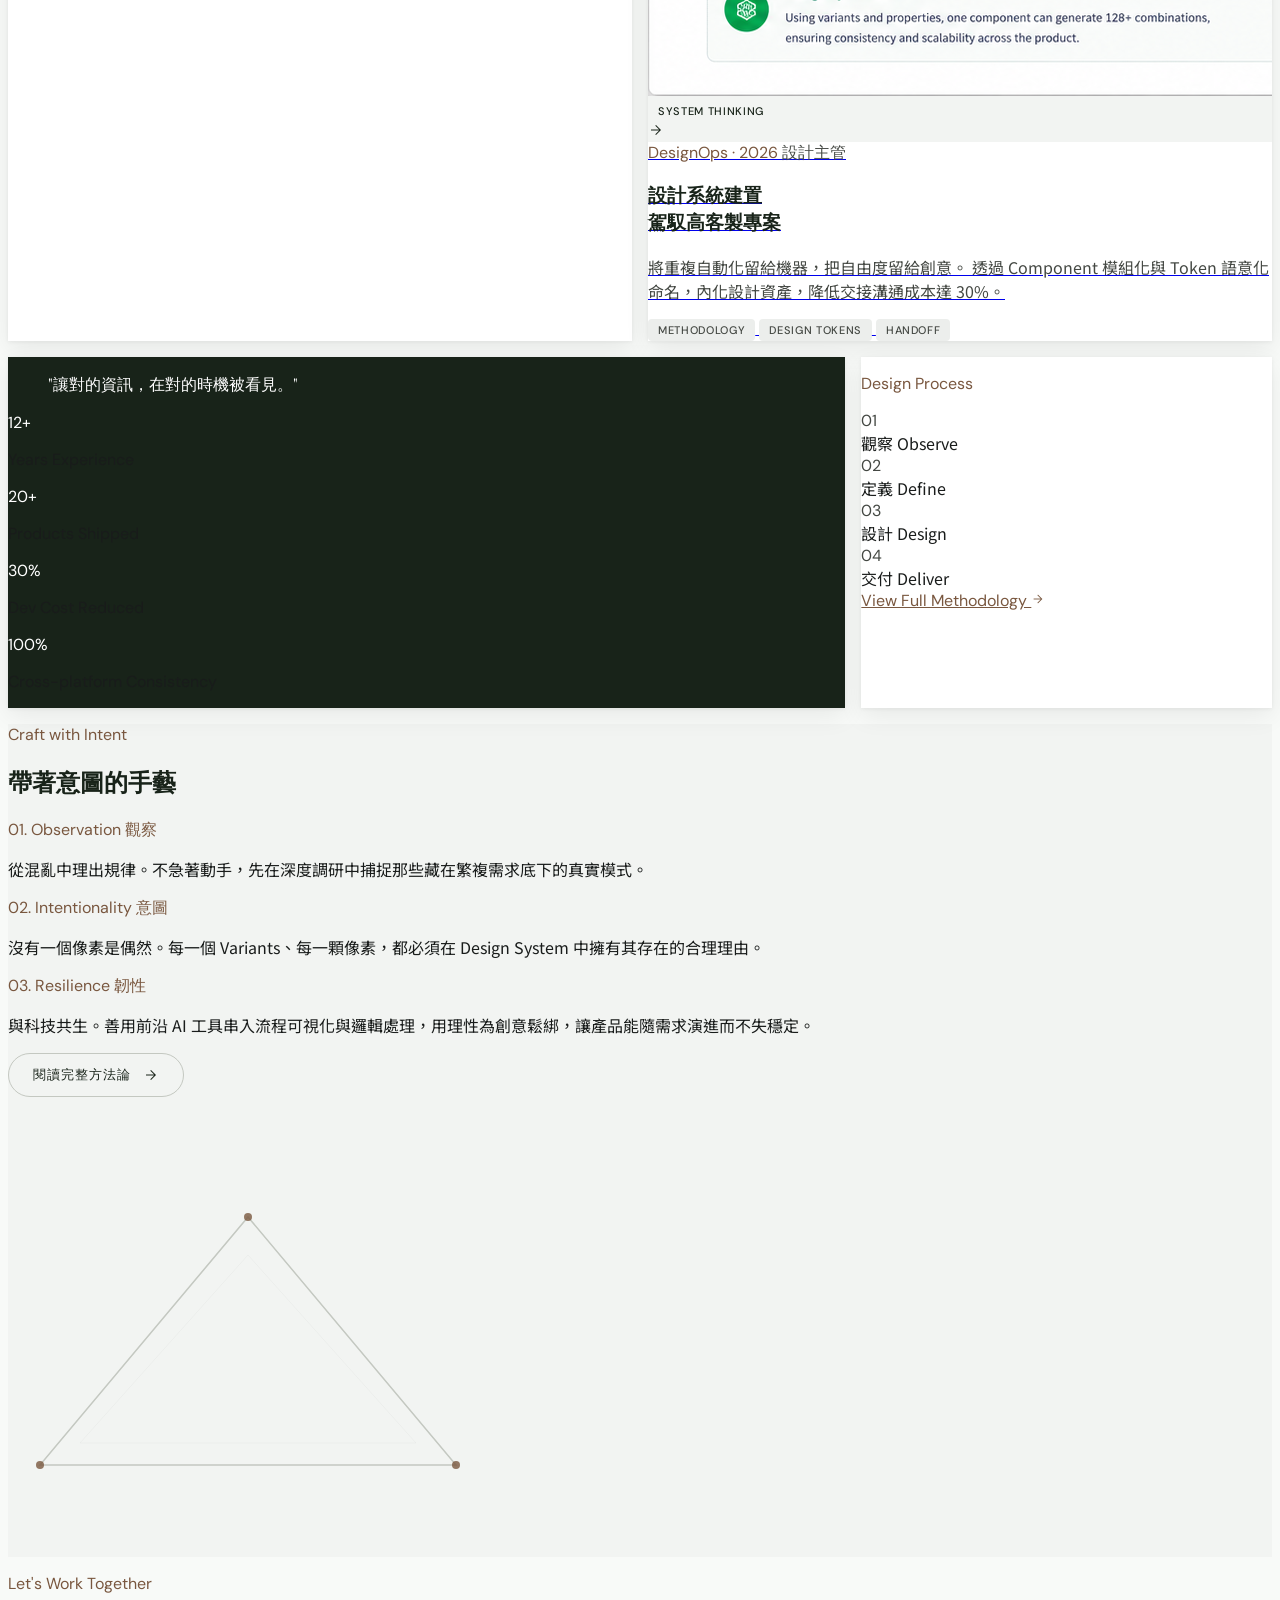
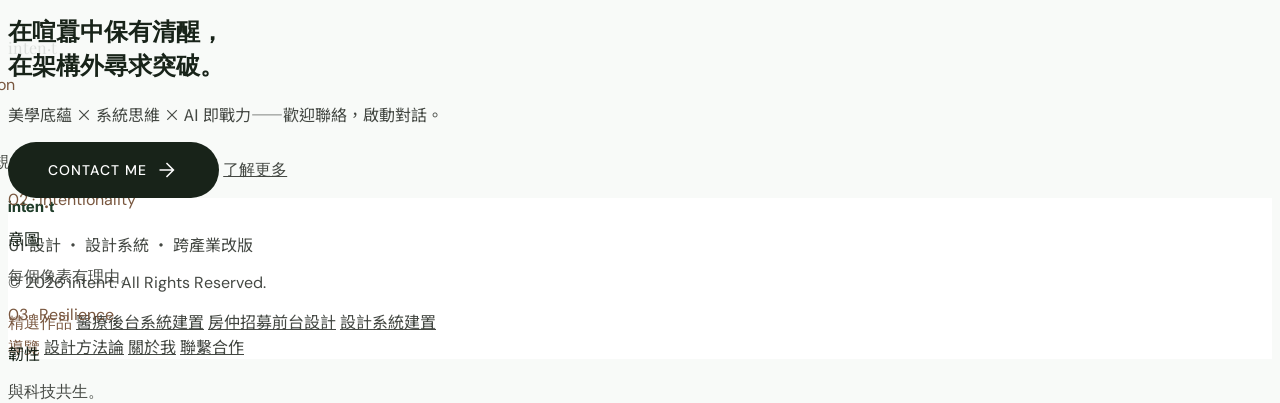
==== commit c5891e12: "首頁案例一卡片對齊新文案方向 - 標題改為「兒童骨科診所數位轉型」 - 描述改寫為流程重定義＋紙本醫護上手敘事 - 移除 40% 量化指標，改為「端到端／紙本流程數位轉型」 - Duration 3 " ====
--- a/index.html
+++ b/index.html
@@ -418,25 +418,26 @@
               <span class="chip bg-surface-container text-on-surface-variant border border-editorial-border">2024</span>
             </div>
             <h3 class="font-playfair text-2xl md:text-3xl text-primary leading-tight">
-              醫療後台平台 — 多角色權限系統重設計
+              醫療後台平台 — 兒童骨科診所數位轉型
             </h3>
             <p class="font-noto-tc text-sm text-on-surface-variant leading-relaxed max-w-2xl">
-              在高壓、高頻率的後台操作環境中，用系統思維為使用者鬆綁。
-              重新梳理 UX Flow 與視覺層級，降低認知負擔，縮短 40% 的高頻操作流程。
+              協助一間兒童成長骨科診所完成端到端的數位轉型。不只是把紙本搬上螢幕，
+              而是先重新定義衛教與看診流程，再以 UI 邏輯落地——讓習慣紙本的醫護，
+              在高壓環境下也能準確、快速地完成每一個操作節點。
             </p>
 
             <!-- Outcome stats row -->
             <div class="flex flex-wrap gap-8 pt-4 border-t border-editorial-border">
               <div>
-                <p class="font-dm font-medium text-xl text-primary">40%</p>
-                <p class="font-dm text-[11px] uppercase tracking-wider text-on-surface-variant mt-0.5">操作時間縮短</p>
+                <p class="font-dm font-medium text-xl text-primary">端到端</p>
+                <p class="font-dm text-[11px] uppercase tracking-wider text-on-surface-variant mt-0.5">紙本流程數位轉型</p>
               </div>
               <div>
-                <p class="font-dm font-medium text-xl text-primary">3 mo.</p>
+                <p class="font-dm font-medium text-xl text-primary">4 mo.</p>
                 <p class="font-dm text-[11px] uppercase tracking-wider text-on-surface-variant mt-0.5">Project Duration</p>
               </div>
               <div>
-                <p class="font-dm font-medium text-xl text-primary">1 PM · 2 RD</p>
+                <p class="font-dm font-medium text-xl text-primary">PM · UI · UX · 4 RD</p>
                 <p class="font-dm text-[11px] uppercase tracking-wider text-on-surface-variant mt-0.5">Team</p>
               </div>
               <div class="flex items-end ml-auto">
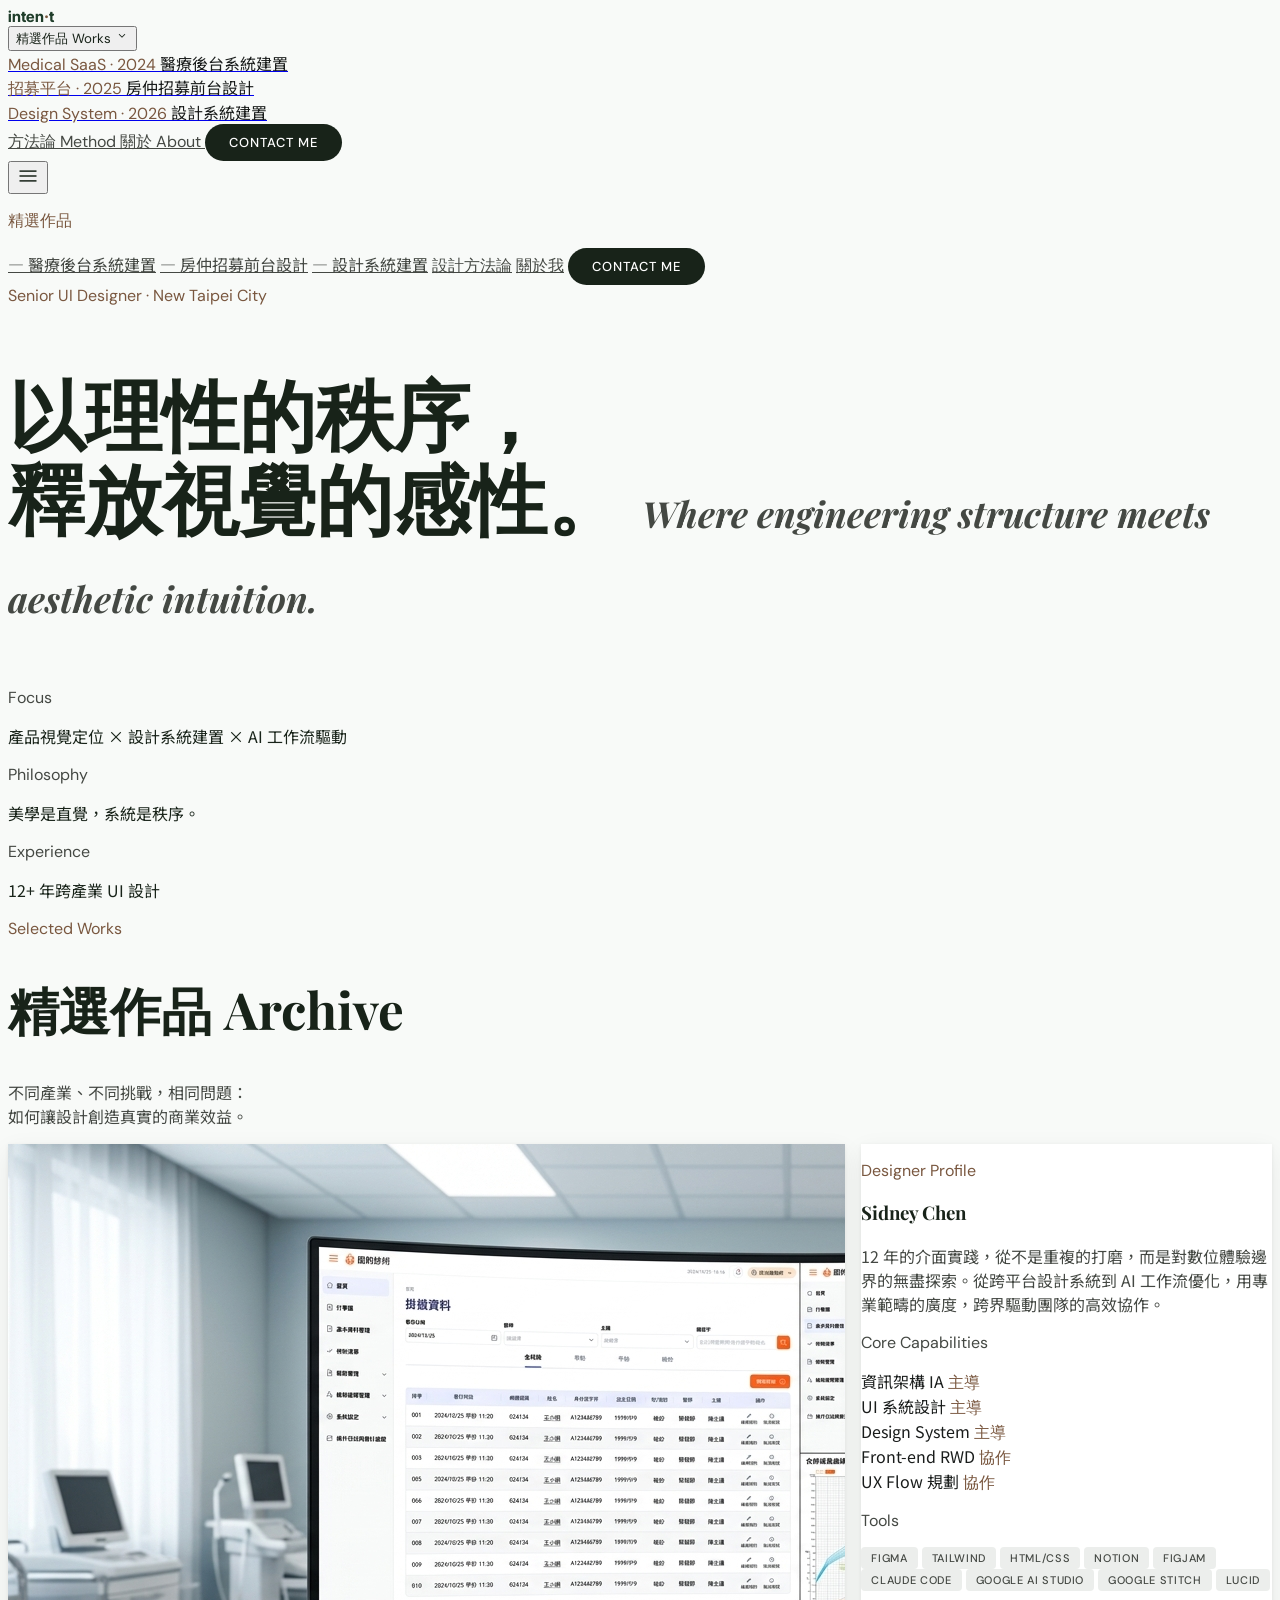
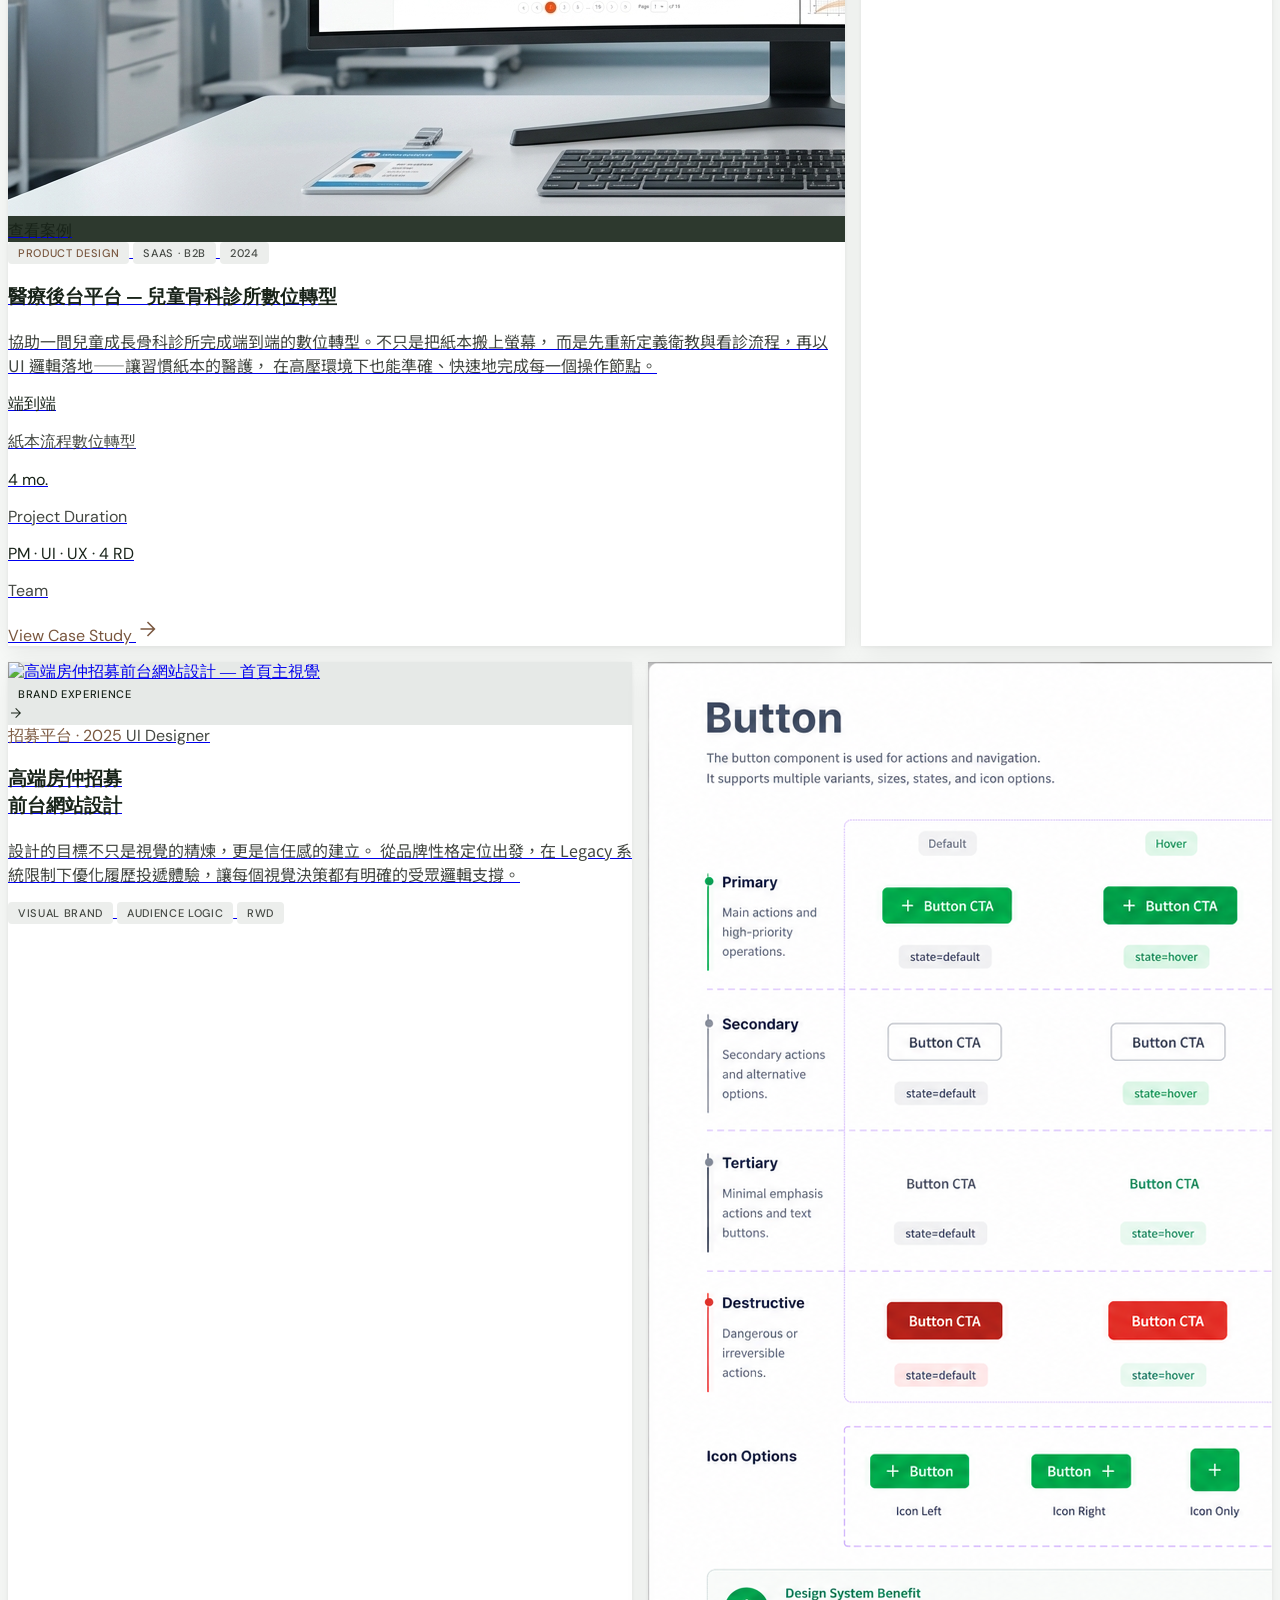
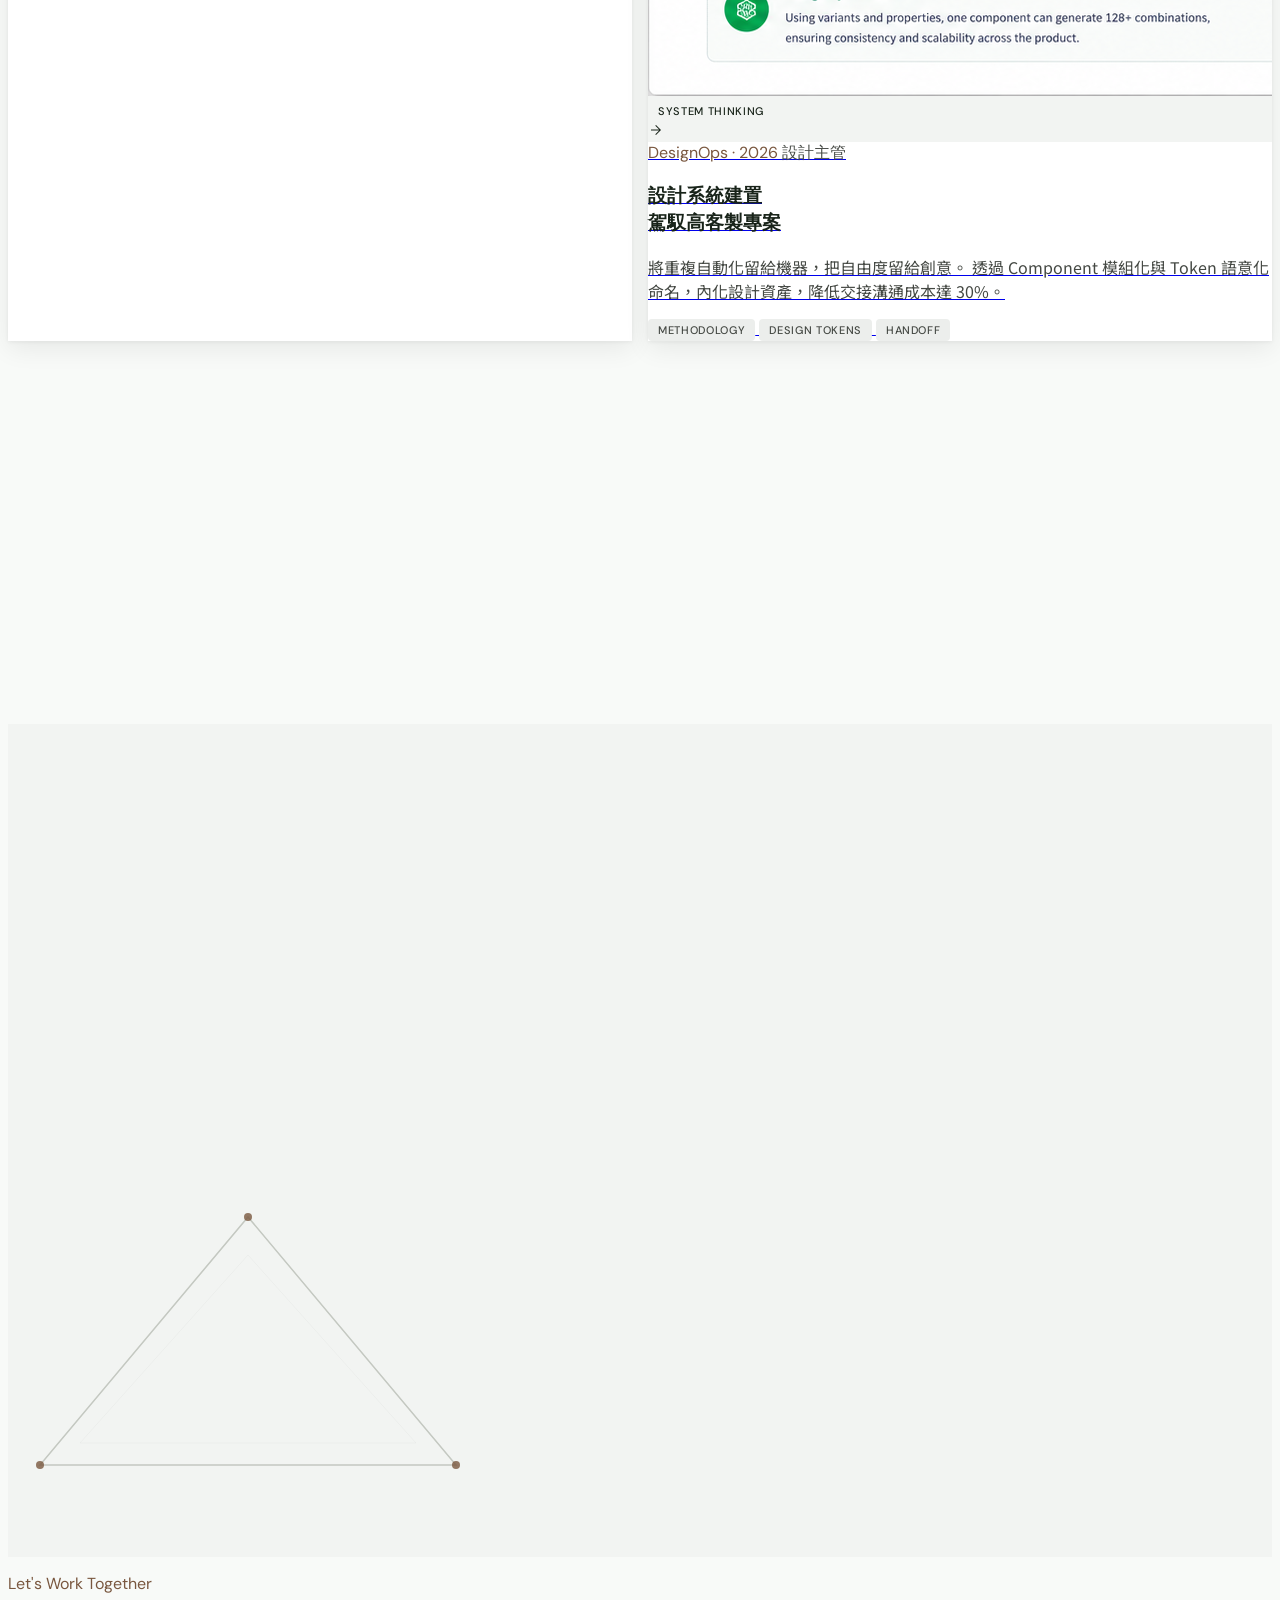
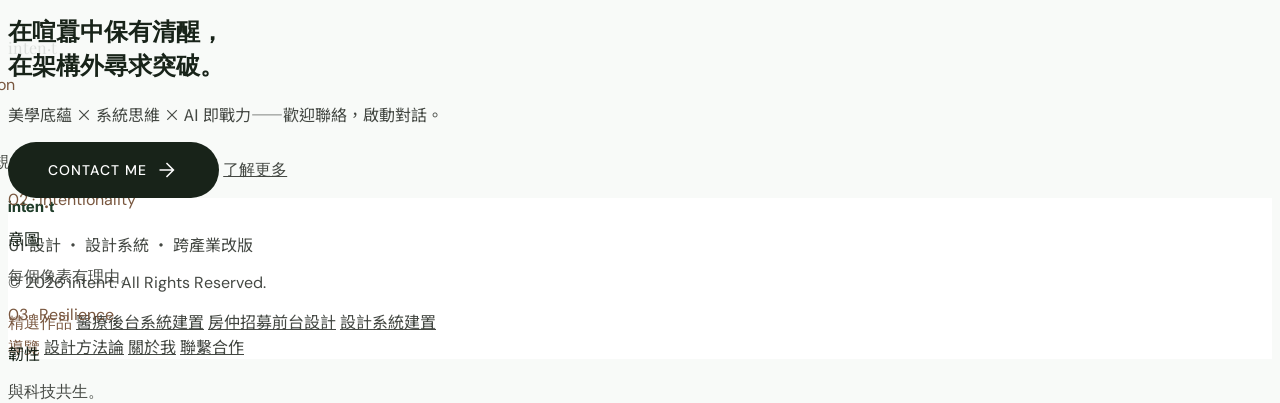
==== commit 569ce4a4: "首頁房仲案例字卡對齊案例頁新文案 - 描述改為品牌性格定位＋Legacy 限制＋受眾邏輯敘事 - 移除流量轉化率框架，Conversion UX 標籤改為 Audience Logic  Co-Aut" ====
--- a/index.html
+++ b/index.html
@@ -640,11 +640,11 @@
             </h3>
             <p class="font-noto-tc text-sm text-on-surface-variant leading-relaxed flex-1">
               設計的目標不只是視覺的精煉，更是信任感的建立。
-              整合視覺定位與使用者動線，打造兼具情感溫度與流量轉化率的招募平台。
+              從品牌性格定位出發，在 Legacy 系統限制下優化履歷投遞體驗，讓每個視覺決策都有明確的受眾邏輯支撐。
             </p>
             <div class="flex flex-wrap gap-2 pt-2 border-t border-editorial-border">
               <span class="chip bg-surface-container text-on-surface-variant border border-editorial-border">Visual Brand</span>
-              <span class="chip bg-surface-container text-on-surface-variant border border-editorial-border">Conversion UX</span>
+              <span class="chip bg-surface-container text-on-surface-variant border border-editorial-border">Audience Logic</span>
               <span class="chip bg-surface-container text-on-surface-variant border border-editorial-border">RWD</span>
             </div>
           </div>
